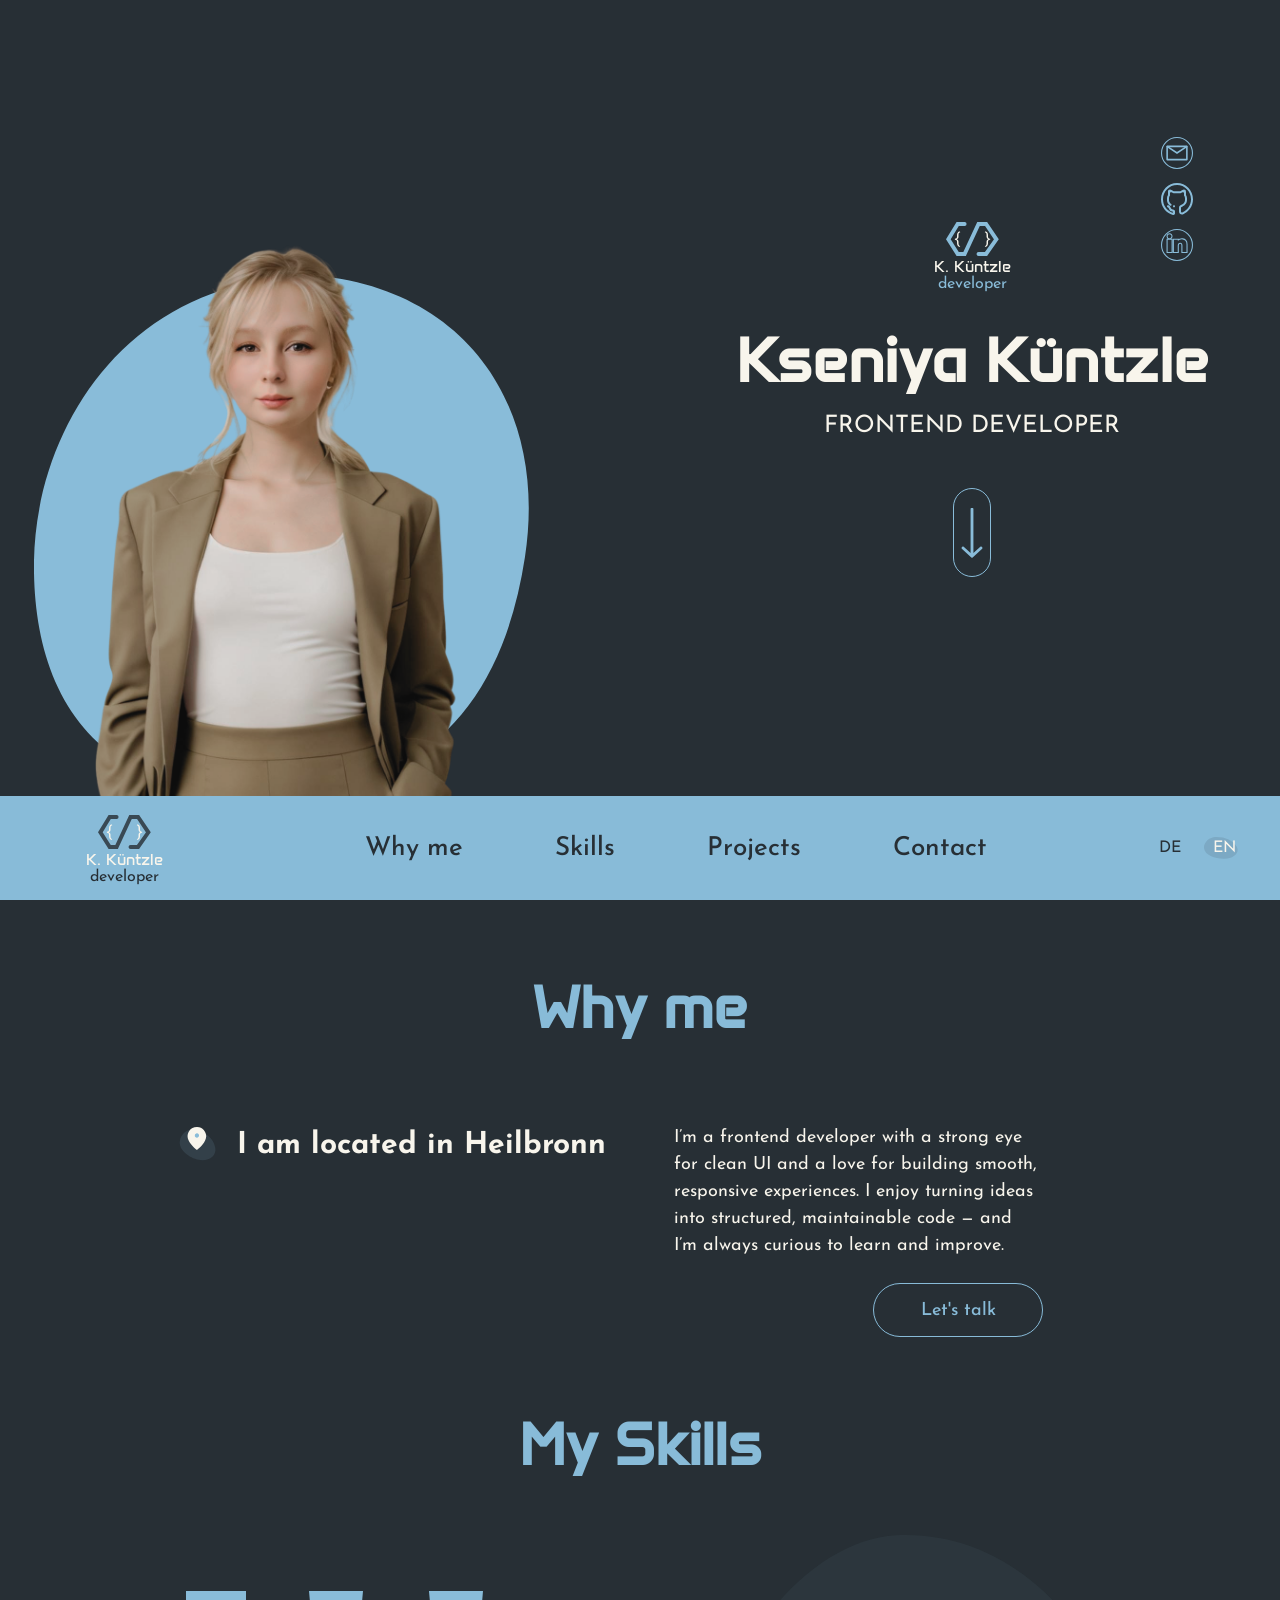
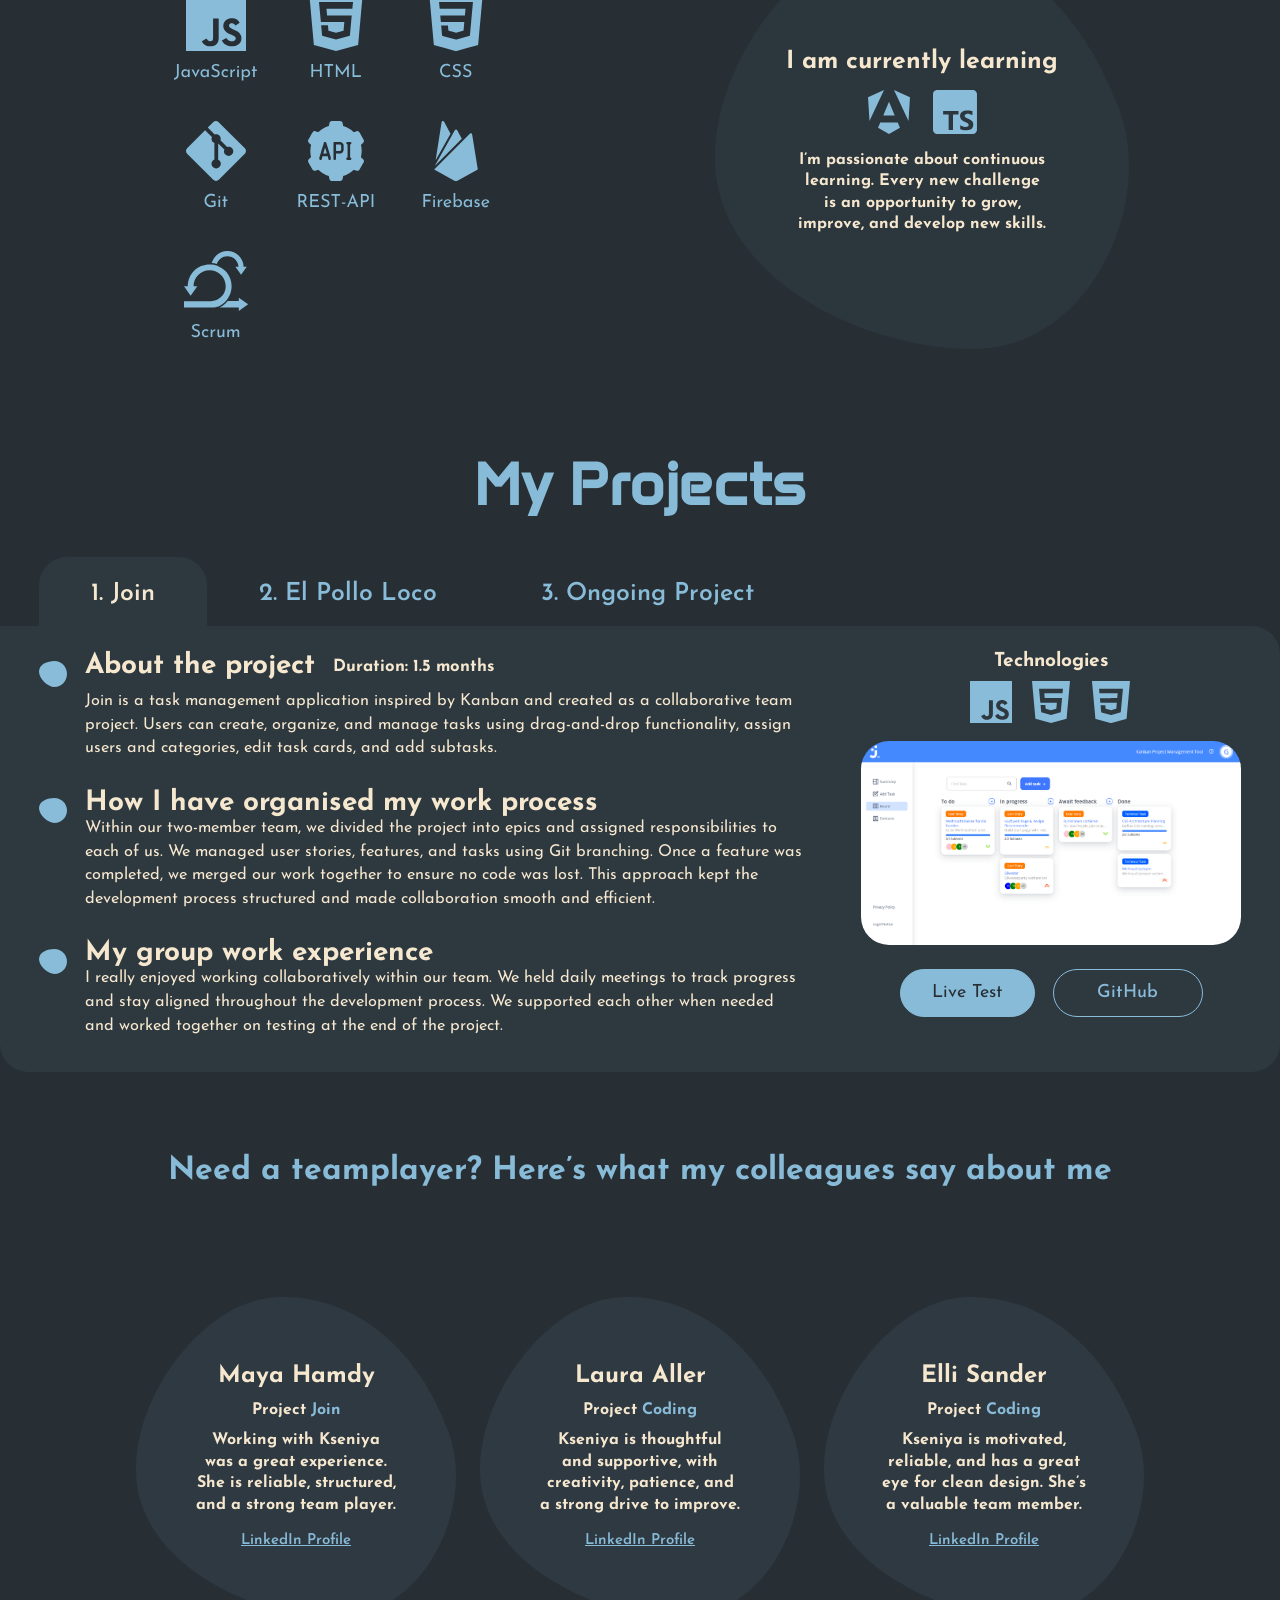
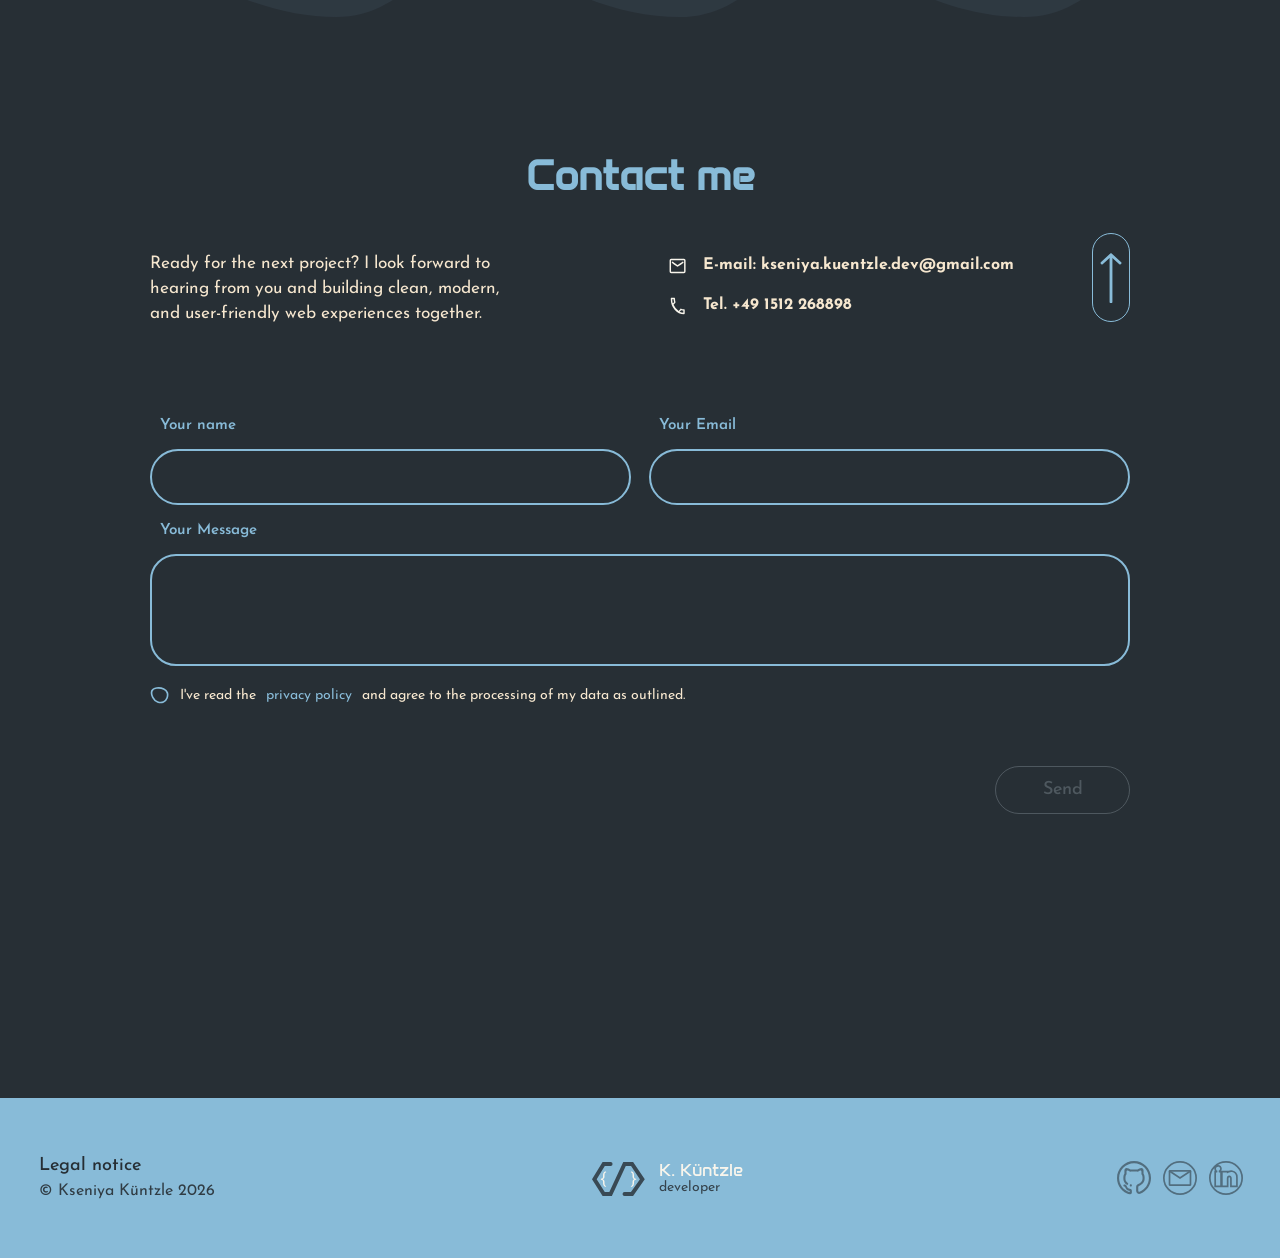
==== index.html @ 51d0de7f "add scripts folder, fix legal notice routing, and improve mobile legal layout" ====
<!DOCTYPE html>
<html lang="en">
<head>
  <meta charset="UTF-8">
  <meta name="viewport" content="width=device-width, initial-scale=1.0">
  <title>Portfolio</title>

  <link rel="stylesheet" href="./css/root.css">
  <link rel="stylesheet" href="./css/fonts.css">
  <link rel="stylesheet" href="./css/style.css">
  <link rel="stylesheet" href="./css/media.css">
  <link rel="stylesheet" href="./css/section.css">
  <link rel="stylesheet" href="./css/footer.css">
  <link rel="stylesheet" href="./css/projects.css">
  <link rel="stylesheet" href="./css/hero.css">
  <link rel="stylesheet" href="./css/hero_mobile.css">
  <link rel="stylesheet" href="./css/hero_social.css">
  <link rel="stylesheet" href="./css/contact_pop_up.css">
  <link rel="stylesheet" href="./css/skills.css">
  <link rel="stylesheet" href="./css/contact.css">
  <link rel="stylesheet" href="./css/projects_mobile.css">
  <link rel="stylesheet" href="./css/legal_page.css">
  <link rel="stylesheet" href="https://unpkg.com/aos@2.3.4/dist/aos.css">
  <link rel="icon" type="image/x-icon" href="./assets/icons/Logo_icon.svg">
</head>

<body>

<header class="hero_section hero_height" id="homeHeader">
  <div class="layout_container">
    <section class="hero_mobile_top">
      <a class="hero_mobile_logo_link" href="#homeHeader" aria-label="Go to top of the page">
        <div class="hero_logo_mobile">
          <svg width="53" height="38" viewBox="0 0 53 38" fill="none" xmlns="http://www.w3.org/2000/svg" aria-hidden="true">
            <path d="M14 27.8594C13.4948 27.8438 13.0573 27.7266 12.6875 27.5078C12.3177 27.2891 12.0104 27 11.7656 26.6406C11.5312 26.2969 11.3542 25.9115 11.2344 25.4844C11.1146 25.0625 11.0547 24.6432 11.0547 24.2266V22.9062C11.0547 22.1562 10.875 21.612 10.5156 21.2734C10.1615 20.9349 9.61719 20.763 8.88281 20.7578V19.625C9.61719 19.625 10.1615 19.4583 10.5156 19.125C10.875 18.7865 11.0547 18.2396 11.0547 17.4844V16.1562C11.0547 15.7344 11.1094 15.3047 11.2188 14.8672C11.3333 14.4245 11.513 14.0286 11.7578 13.6797C11.987 13.3464 12.2865 13.0755 12.6562 12.8672C13.026 12.6536 13.474 12.5391 14 12.5234L14.1641 13.4219C13.7891 13.4323 13.4896 13.5208 13.2656 13.6875C13.0469 13.8542 12.8828 14.0651 12.7734 14.3203C12.6589 14.5807 12.5859 14.8724 12.5547 15.1953C12.5234 15.5182 12.5078 15.8385 12.5078 16.1562V17.4844C12.5078 18.1094 12.362 18.6589 12.0703 19.1328C11.7839 19.6016 11.3385 19.9583 10.7344 20.2031C11.3385 20.4427 11.7839 20.7995 12.0703 21.2734C12.3568 21.7422 12.5026 22.2865 12.5078 22.9062V24.2266C12.5078 24.5495 12.5339 24.8698 12.5859 25.1875C12.638 25.5104 12.7292 25.7995 12.8594 26.0547C12.9844 26.3151 13.151 26.5286 13.3594 26.6953C13.5729 26.862 13.8411 26.9505 14.1641 26.9609L14 27.8594Z" fill="#F8F5EC"/>
            <path d="M38.8828 26.9609C39.2005 26.9505 39.4661 26.862 39.6797 26.6953C39.8932 26.5286 40.0651 26.3151 40.1953 26.0547C40.3203 25.7995 40.4089 25.5104 40.4609 25.1875C40.5182 24.8698 40.5469 24.5495 40.5469 24.2266V22.9062C40.5469 22.4948 40.6068 22.1146 40.7266 21.7656C40.8516 21.4167 41.0417 21.1146 41.2969 20.8594C41.4323 20.724 41.5833 20.6016 41.75 20.4922C41.9219 20.3828 42.1094 20.2865 42.3125 20.2031C42.1042 20.1198 41.9115 20.0208 41.7344 19.9062C41.5625 19.7917 41.4115 19.6641 41.2812 19.5234C41.0312 19.263 40.8464 18.9609 40.7266 18.6172C40.6068 18.2682 40.5469 17.8906 40.5469 17.4844V16.1562C40.5469 15.8385 40.5286 15.5182 40.4922 15.1953C40.4609 14.8724 40.3906 14.5807 40.2812 14.3203C40.1667 14.0651 40 13.8542 39.7812 13.6875C39.5625 13.5208 39.2656 13.4323 38.8906 13.4219L39.0469 12.5234C39.5521 12.5391 39.9844 12.6458 40.3438 12.8438C40.7083 13.0417 41.0078 13.2995 41.2422 13.6172C41.5078 13.9766 41.6979 14.3802 41.8125 14.8281C41.9323 15.276 41.9922 15.7188 41.9922 16.1562V17.4844C41.9922 17.7969 42.0208 18.0729 42.0781 18.3125C42.1406 18.5469 42.2318 18.75 42.3516 18.9219C42.5234 19.1667 42.7604 19.3464 43.0625 19.4609C43.3698 19.5703 43.737 19.625 44.1641 19.625V20.7578C43.7891 20.763 43.4609 20.8099 43.1797 20.8984C42.9036 20.9818 42.6771 21.1146 42.5 21.2969C42.3281 21.474 42.2005 21.6953 42.1172 21.9609C42.0339 22.2266 41.9922 22.5417 41.9922 22.9062V24.2266C41.9922 24.6432 41.9349 25.0625 41.8203 25.4844C41.7057 25.9115 41.5286 26.2995 41.2891 26.6484C41.0443 26.9974 40.737 27.2839 40.3672 27.5078C39.9974 27.7318 39.5573 27.849 39.0469 27.8594L38.8828 26.9609Z" fill="#F8F5EC"/>
            <path d="M32.5339 35H40.0507L50.3594 20.3285L40.0507 5H32.5339L18.5741 35H11.7017L2.35938 20.3285L11.7017 5H18.5741" stroke="#89BCD9" stroke-width="4" stroke-linecap="round"/>
          </svg>
          <p class="brand_name">K. Küntzle</p>
          <p class="brand_role color_lightblue" data-i18n="brand.role">developer</p>
        </div>
      </a>

      <button
        class="burger_menu"
        id="burgerMenu"
        type="button"
        aria-label="Toggle mobile menu"
        aria-expanded="false"
        aria-controls="mobileNavMenu"
      >
        <span class="burger_icon" aria-hidden="true">
          <span></span>
          <span></span>
          <span></span>
        </span>
      </button>
    </section>

    <section class="hero_layout">
      <article class="hero_media_col">
        <div class="hero_image_shape desktop_hero_image">
          <img class="hero_bg_shape" src="./assets/icons/Ellipse_egg.svg" alt="" aria-hidden="true">
          <img class="hero_image" src="./assets/img/ganz.png" alt="Developer Kseniya Küntzle">
        </div>

        <div class="mobile_hero_stage">
          <div class="flip_card" id="flipCard">
            <div class="flip_card_inner">
              <div class="hero_image_shape_container_front">
                <div class="mobile_hero_visual">
                  <div class="mobile_oval_clip">
                    <img class="mobile_hero_image" src="./assets/img/ganz.png" alt="Developer Kseniya Küntzle">
                  </div>
                  <img class="mobile_shape_bg" src="./assets/icons/Ellipse_egg.svg" alt="" aria-hidden="true">
                </div>
              </div>

              <div class="hero_image_shape_container_back">
                <img class="mobile_shape_bg_back" src="./assets/icons/Ellipse_egg.svg" alt="" aria-hidden="true">

                <nav class="mobile_link_section" id="mobileNavMenu" aria-label="Mobile Navigation">
                  <a href="#me" data-i18n="nav.whyMe">Why me</a>
                  <a href="#skills" data-i18n="nav.skills">Skills</a>
                  <a href="#projects" data-i18n="nav.projects">Projects</a>
                  <a href="#contact" data-i18n="nav.contact">Contact</a>

                  <div class="mobile_language">
                    <button class="language_mobile_tab" data-lang="de" type="button">DE</button>
                    <button class="language_mobile_tab active" data-lang="en" type="button">EN</button>
                  </div>
                </nav>
              </div>
            </div>
          </div>

          <div class="mobile_hero_text">
            <h1 class="mobile_hero_title" data-i18n="hero.name">Kseniya Küntzle</h1>
            <h2 class="mobile_hero_subtitle" data-i18n="hero.role">FRONTEND DEVELOPER</h2>

            <a class="mobile_hero_scroll_btn" href="#me" aria-label="Scroll down">
              <img class="hero_scroll_icon" src="./assets/icons/Arrow_down.svg" alt="" aria-hidden="true">
            </a>
          </div>
        </div>
      </article>

      <article class="hero_content_col desktop_only">
        <div class="hero_logo_block">
          <svg width="53" height="38" viewBox="0 0 53 38" fill="none" xmlns="http://www.w3.org/2000/svg" aria-hidden="true">
            <path d="M14 27.8594C13.4948 27.8438 13.0573 27.7266 12.6875 27.5078C12.3177 27.2891 12.0104 27 11.7656 26.6406C11.5312 26.2969 11.3542 25.9115 11.2344 25.4844C11.1146 25.0625 11.0547 24.6432 11.0547 24.2266V22.9062C11.0547 22.1562 10.875 21.612 10.5156 21.2734C10.1615 20.9349 9.61719 20.763 8.88281 20.7578V19.625C9.61719 19.625 10.1615 19.4583 10.5156 19.125C10.875 18.7865 11.0547 18.2396 11.0547 17.4844V16.1562C11.0547 15.7344 11.1094 15.3047 11.2188 14.8672C11.3333 14.4245 11.513 14.0286 11.7578 13.6797C11.987 13.3464 12.2865 13.0755 12.6562 12.8672C13.026 12.6536 13.474 12.5391 14 12.5234L14.1641 13.4219C13.7891 13.4323 13.4896 13.5208 13.2656 13.6875C13.0469 13.8542 12.8828 14.0651 12.7734 14.3203C12.6589 14.5807 12.5859 14.8724 12.5547 15.1953C12.5234 15.5182 12.5078 15.8385 12.5078 16.1562V17.4844C12.5078 18.1094 12.362 18.6589 12.0703 19.1328C11.7839 19.6016 11.3385 19.9583 10.7344 20.2031C11.3385 20.4427 11.7839 20.7995 12.0703 21.2734C12.3568 21.7422 12.5026 22.2865 12.5078 22.9062V24.2266C12.5078 24.5495 12.5339 24.8698 12.5859 25.1875C12.638 25.5104 12.7292 25.7995 12.8594 26.0547C12.9844 26.3151 13.151 26.5286 13.3594 26.6953C13.5729 26.862 13.8411 26.9505 14.1641 26.9609L14 27.8594Z" fill="#F8F5EC"/>
            <path d="M38.8828 26.9609C39.2005 26.9505 39.4661 26.862 39.6797 26.6953C39.8932 26.5286 40.0651 26.3151 40.1953 26.0547C40.3203 25.7995 40.4089 25.5104 40.4609 25.1875C40.5182 24.8698 40.5469 24.5495 40.5469 24.2266V22.9062C40.5469 22.4948 40.6068 22.1146 40.7266 21.7656C40.8516 21.4167 41.0417 21.1146 41.2969 20.8594C41.4323 20.724 41.5833 20.6016 41.75 20.4922C41.9219 20.3828 42.1094 20.2865 42.3125 20.2031C42.1042 20.1198 41.9115 20.0208 41.7344 19.9062C41.5625 19.7917 41.4115 19.6641 41.2812 19.5234C41.0312 19.263 40.8464 18.9609 40.7266 18.6172C40.6068 18.2682 40.5469 17.8906 40.5469 17.4844V16.1562C40.5469 15.8385 40.5286 15.5182 40.4922 15.1953C40.4609 14.8724 40.3906 14.5807 40.2812 14.3203C40.1667 14.0651 40 13.8542 39.7812 13.6875C39.5625 13.5208 39.2656 13.4323 38.8906 13.4219L39.0469 12.5234C39.5521 12.5391 39.9844 12.6458 40.3438 12.8438C40.7083 13.0417 41.0078 13.2995 41.2422 13.6172C41.5078 13.9766 41.6979 14.3802 41.8125 14.8281C41.9323 15.276 41.9922 15.7188 41.9922 16.1562V17.4844C41.9922 17.7969 42.0208 18.0729 42.0781 18.3125C42.1406 18.5469 42.2318 18.75 42.3516 18.9219C42.5234 19.1667 42.7604 19.3464 43.0625 19.4609C43.3698 19.5703 43.737 19.625 44.1641 19.625V20.7578C43.7891 20.763 43.4609 20.8099 43.1797 20.8984C42.9036 20.9818 42.6771 21.1146 42.5 21.2969C42.3281 21.474 42.2005 21.6953 42.1172 21.9609C42.0339 22.2266 41.9922 22.5417 41.9922 22.9062V24.2266C41.9922 24.6432 41.9349 25.0625 41.8203 25.4844C41.7057 25.9115 41.5286 26.2995 41.2891 26.6484C41.0443 26.9974 40.737 27.2839 40.3672 27.5078C39.9974 27.7318 39.5573 27.849 39.0469 27.8594L38.8828 26.9609Z" fill="#F8F5EC"/>
            <path d="M32.5339 35H40.0507L50.3594 20.3285L40.0507 5H32.5339L18.5741 35H11.7017L2.35938 20.3285L11.7017 5H18.5741" stroke="#89BCD9" stroke-width="4" stroke-linecap="round"/>
          </svg>
          <p class="brand_name">K. Küntzle</p>
          <p class="brand_role color_lightblue" data-i18n="brand.role">developer</p>
        </div>

        <h1 class="hero_title" data-i18n="hero.name">Kseniya Küntzle</h1>
        <h2 class="hero_subtitle" data-i18n="hero.role">FRONTEND DEVELOPER</h2>

        <a class="hero_scroll_btn" href="#me" aria-label="Scroll down">
          <img class="hero_scroll_icon" src="./assets/icons/Arrow_down.svg" alt="" aria-hidden="true">
        </a>
      </article>

      <article class="hero_social_column desktop_only">
        <a class="hero_social_btn" href="mailto:kseniya.kuentzle.dev@gmail.com" aria-label="Send email to Kseniya" data_icon="email"></a>
        <a class="hero_social_btn" href="https://github.com/" target="_blank" rel="noopener noreferrer" aria-label="Visit GitHub profile" data_icon="git"></a>
        <a class="hero_social_btn" href="https://www.linkedin.com/" target="_blank" rel="noopener noreferrer" aria-label="Visit LinkedIn profile" data_icon="linkedin"></a>
      </article>
    </section>
  </div>
</header>

<nav class="site_nav" id="homeNav">
  <div class="layout_container">
    <section class="nav_row">
      <article>
        <a href="#homeHeader" aria-label="Go to top of the page">
          <div class="nav_brand">
            <svg width="53" height="38" viewBox="0 0 53 38" fill="none" xmlns="http://www.w3.org/2000/svg" aria-hidden="true">
              <path d="M14 27.8594C13.4948 27.8438 13.0573 27.7266 12.6875 27.5078C12.3177 27.2891 12.0104 27 11.7656 26.6406C11.5312 26.2969 11.3542 25.9115 11.2344 25.4844C11.1146 25.0625 11.0547 24.6432 11.0547 24.2266V22.9062C11.0547 22.1562 10.875 21.612 10.5156 21.2734C10.1615 20.9349 9.61719 20.763 8.88281 20.7578V19.625C9.61719 19.625 10.1615 19.4583 10.5156 19.125C10.875 18.7865 11.0547 18.2396 11.0547 17.4844V16.1562C11.0547 15.7344 11.1094 15.3047 11.2188 14.8672C11.3333 14.4245 11.513 14.0286 11.7578 13.6797C11.987 13.3464 12.2865 13.0755 12.6562 12.8672C13.026 12.6536 13.474 12.5391 14 12.5234L14.1641 13.4219C13.7891 13.4323 13.4896 13.5208 13.2656 13.6875C13.0469 13.8542 12.8828 14.0651 12.7734 14.3203C12.6589 14.5807 12.5859 14.8724 12.5547 15.1953C12.5234 15.5182 12.5078 15.8385 12.5078 16.1562V17.4844C12.5078 18.1094 12.362 18.6589 12.0703 19.1328C11.7839 19.6016 11.3385 19.9583 10.7344 20.2031C11.3385 20.4427 11.7839 20.7995 12.0703 21.2734C12.3568 21.7422 12.5026 22.2865 12.5078 22.9062V24.2266C12.5078 24.5495 12.5339 24.8698 12.5859 25.1875C12.638 25.5104 12.7292 25.7995 12.8594 26.0547C12.9844 26.3151 13.151 26.5286 13.3594 26.6953C13.5729 26.862 13.8411 26.9505 14.1641 26.9609L14 27.8594Z" fill="#F8F5EC"/>
              <path d="M38.8828 26.9609C39.2005 26.9505 39.4661 26.862 39.6797 26.6953C39.8932 26.5286 40.0651 26.3151 40.1953 26.0547C40.3203 25.7995 40.4089 25.5104 40.4609 25.1875C40.5182 24.8698 40.5469 24.5495 40.5469 24.2266V22.9062C40.5469 22.4948 40.6068 22.1146 40.7266 21.7656C40.8516 21.4167 41.0417 21.1146 41.2969 20.8594C41.4323 20.724 41.5833 20.6016 41.75 20.4922C41.9219 20.3828 42.1094 20.2865 42.3125 20.2031C42.1042 20.1198 41.9115 20.0208 41.7344 19.9062C41.5625 19.7917 41.4115 19.6641 41.2812 19.5234C41.0312 19.263 40.8464 18.9609 40.7266 18.6172C40.6068 18.2682 40.5469 17.8906 40.5469 17.4844V16.1562C40.5469 15.8385 40.5286 15.5182 40.4922 15.1953C40.4609 14.8724 40.3906 14.5807 40.2812 14.3203C40.1667 14.0651 40 13.8542 39.7812 13.6875C39.5625 13.5208 39.2656 13.4323 38.8906 13.4219L39.0469 12.5234C39.5521 12.5391 39.9844 12.6458 40.3438 12.8438C40.7083 13.0417 41.0078 13.2995 41.2422 13.6172C41.5078 13.9766 41.6979 14.3802 41.8125 14.8281C41.9323 15.276 41.9922 15.7188 41.9922 16.1562V17.4844C41.9922 17.7969 42.0208 18.0729 42.0781 18.3125C42.1406 18.5469 42.2318 18.75 42.3516 18.9219C42.5234 19.1667 42.7604 19.3464 43.0625 19.4609C43.3698 19.5703 43.737 19.625 44.1641 19.625V20.7578C43.7891 20.763 43.4609 20.8099 43.1797 20.8984C42.9036 20.9818 42.6771 21.1146 42.5 21.2969C42.3281 21.474 42.2005 21.6953 42.1172 21.9609C42.0339 22.2266 41.9922 22.5417 41.9922 22.9062V24.2266C41.9922 24.6432 41.9349 25.0625 41.8203 25.4844C41.7057 25.9115 41.5286 26.2995 41.2891 26.6484C41.0443 26.9974 40.737 27.2839 40.3672 27.5078C39.9974 27.7318 39.5573 27.849 39.0469 27.8594L38.8828 26.9609Z" fill="#F8F5EC"/>
              <path d="M32.5339 35H40.0507L50.3594 20.3285L40.0507 5H32.5339L18.5741 35H11.7017L2.35938 20.3285L11.7017 5H18.5741" stroke="#262E34" stroke-opacity="0.8" stroke-width="4" stroke-linecap="round"/>
            </svg>
            <p class="brand_name">K. Küntzle</p>
            <p class="brand_role color_dark" data-i18n="brand.role">developer</p>
          </div>
        </a>
      </article>

      <article class="nav_links">
        <a href="#me" data-i18n="nav.whyMe">Why me</a>
        <a href="#skills" data-i18n="nav.skills">Skills</a>
        <a href="#projects" data-i18n="nav.projects">Projects</a>
        <a href="#contact" data-i18n="nav.contact">Contact</a>
      </article>

      <article class="nav_language language_switch_icon" data-active="en" aria-label="Language switcher">
        <img class="language_switch_egg" src="./assets/icons/nav_shape_active_translate.svg" alt="" aria-hidden="true">
        <button class="language_nav_tab" type="button" data-lang="de">DE</button>
        <button class="language_nav_tab active" type="button" data-lang="en">EN</button>
      </article>
    </section>
  </div>
</nav>

<main>
  <div class="layout_container">
    <section id="me" class="why_me_section">
      <h2 class="section_title" data-i18n="whyMe.title">Why me</h2>

      <div class="why_me_grid">
        <div id="meInteractiv" class="why_me_location">
          <img src="./assets/icons/pin.svg" alt="Location pin">
          <p data-i18n="whyMe.location">I am located in Heilbronn</p>
        </div>

        <div class="why_me_text">
          <p data-i18n="whyMe.text">
            I’m a frontend developer with a strong eye for clean UI and a love for building smooth, responsive experiences.
            I enjoy turning ideas into structured, maintainable code — and I’m always curious to learn and improve.
          </p>
        </div>
      </div>

      <div class="section_cta_row">
        <a class="btn_standard" href="#contact" data-i18n="whyMe.button">Let's talk</a>
      </div>
    </section>

    <section id="skills" class="skills_section">
      <h2 class="section_title" data-i18n="skills.title">My Skills</h2>

      <div class="skills_mobile_block">
        <div class="skills_mobile_icons_grid">
          <div class="skills_mobile_icon_item"><img src="./assets/icons/js_notext.svg" alt="JavaScript"></div>
          <div class="skills_mobile_icon_item"><img src="./assets/icons/htm_notext.svg" alt="HTML"></div>
          <div class="skills_mobile_icon_item"><img src="./assets/icons/css_notext.svg" alt="CSS"></div>
          <div class="skills_mobile_icon_item"><img src="./assets/icons/Api_notext.svg" alt="REST API"></div>
          <div class="skills_mobile_icon_item"><img src="./assets/icons/firebase_notext.svg" alt="Firebase"></div>
          <div class="skills_mobile_icon_item"><img src="./assets/icons/git_notext.svg" alt="Git"></div>
          <div class="skills_mobile_icon_item"><img src="./assets/icons/scrum_notext.svg" alt="Scrum"></div>
        </div>

        <p class="skills_mobile_learning_headline" data-i18n="skills.learningTitle">What I am currently learning</p>

        <div class="skills_mobile_info_row">
          <p class="skills_mobile_info_text" data-i18n="skills.learningText">
            I’m driven by continuous learning. Every new challenge is an opportunity to grow, improve, and build new skills.
          </p>

          <div class="skills_mobile_circle">
            <img class="skills_mobile_circle_bg" src="./assets/icons/Ellipse 24.svg" alt="" aria-hidden="true">
            <div class="skills_mobile_circle_item">
              <img src="./assets/icons/angular_notext.svg" alt="Angular">
              <span>Angular</span>
            </div>
            <div class="skills_mobile_circle_item">
              <img src="./assets/icons/ts_notext.svg" alt="TypeScript">
              <span>TypeScript</span>
            </div>
          </div>
        </div>

        <div class="skills_mobile_cta">
          <a class="mobile_talk_btn" href="#contact" data-i18n="whyMe.button">Let's talk</a>
        </div>
      </div>

      <div class="skills_desktop_block">
        <div class="skills_boxes">
          <div class="skills_icons_section">
            <div class="skill_icon_item"><img class="skill_icon" src="./assets/icons/js.svg" alt="JavaScript"></div>
            <div class="skill_icon_item"><img class="skill_icon" src="./assets/icons/HTML.svg" alt="HTML"></div>
            <div class="skill_icon_item"><img class="skill_icon" src="./assets/icons/css.svg" alt="CSS"></div>
            <div class="skill_icon_item"><img class="skill_icon" src="./assets/icons/git_under.svg" alt="Git"></div>
            <div class="skill_icon_item"><img class="skill_icon" src="./assets/icons/rest_api.svg" alt="REST API"></div>
            <div class="skill_icon_item"><img class="skill_icon" src="./assets/icons/firebase.svg" alt="Firebase"></div>
            <div class="skill_icon_item"><img class="skill_icon" src="./assets/icons/scrum.svg" alt="Scrum"></div>
          </div>

          <div class="skills_text_container">
            <h3 class="learning_intro" data-i18n="skills.learningTitle">I am currently learning</h3>

            <div class="skills_learning_icons">
              <div class="learning_item"><img class="learning_icon" src="./assets/icons/angular_notext.svg" alt="Angular"></div>
              <div class="learning_item"><img class="learning_icon" src="./assets/icons/ts_notext.svg" alt="TypeScript"></div>
            </div>

            <p class="skills_learning_text" data-i18n="skills.learningText">
              I’m passionate about continuous learning. Every new challenge is an opportunity to grow, improve, and develop new skills.
            </p>
          </div>
        </div>
      </div>
    </section>
  </div>

  <section id="projects" class="projects_section">
    <div class="layout_container">
      <h2 class="section_title" data-i18n="projects.title">My Projects</h2>

      <div class="projects_tabs" role="tablist" aria-label="Project tabs">
        <div class="project_tab_item">
          <button class="project_tab active" data-project="join" role="tab" aria-selected="true">
            <span class="project_tab_desktop" data-i18n="projects.tabJoinDesktop">1. Join</span>
            <span class="project_tab_mobile" data-i18n="projects.tabJoin">1. Project</span>
          </button>
        </div>

        <div class="project_tab_item">
          <button class="project_tab" data-project="elpolloloco" role="tab" aria-selected="false">
            <span class="project_tab_desktop" data-i18n="projects.tabElPolloDesktop">2. El Pollo Loco</span>
            <span class="project_tab_mobile" data-i18n="projects.tabElPollo">2. Project</span>
          </button>
        </div>

        <div class="project_tab_item">
          <button class="project_tab" data-project="ongoing" role="tab" aria-selected="false">
            <span class="project_tab_desktop" data-i18n="projects.tabOngoingDesktop">3. Ongoing Project</span>
            <span class="project_tab_mobile" data-i18n="projects.tabOngoing">3. Project</span>
          </button>
        </div>
      </div>
    </div>

    <div class="projects_panel">
      <div class="layout_container projects_panel_inner">
        <article class="project_card active" id="join">
          <div class="project_layout">
            <div class="project_info_column">
              <h3 class="project_mobile_name" data-i18n="projects.join.name">Join</h3>

              <div class="project_info_item">
                <img class="project_marker" src="./assets/icons/marker.svg" alt="">
                <div class="project_info_text">
                  <div class="project_info_headline_row">
                    <h3 data-i18n="projects.join.aboutTitle">About the project</h3>
                    <span class="project_duration" data-i18n="projects.join.duration">Duration: 1.5 months</span>
                  </div>
                  <p data-i18n="projects.join.aboutText">
                    Join is a task management application inspired by Kanban and created as a collaborative team project.
                    Users can create, organize, and manage tasks using drag-and-drop functionality, assign users and categories, edit task cards, and add subtasks.
                  </p>
                </div>
              </div>

              <div class="project_info_item">
                <img class="project_marker" src="./assets/icons/marker.svg" alt="">
                <div class="project_info_text">
                  <h3 data-i18n="projects.join.processTitle">How I have organised my work process</h3>
                  <p data-i18n="projects.join.processText">
                    Within our two-member team, we divided the project into epics and assigned responsibilities to each of us.
                    We managed user stories, features, and tasks using Git branching. Once a feature was completed, we merged our work together to ensure no code was lost.
                    This approach kept the development process structured and made collaboration smooth and efficient.
                  </p>
                </div>
              </div>

              <div class="project_info_item">
                <img class="project_marker" src="./assets/icons/marker.svg" alt="">
                <div class="project_info_text">
                  <h3 data-i18n="projects.join.teamTitle">My group work experience</h3>
                  <p data-i18n="projects.join.teamText">
                    I really enjoyed working collaboratively within our team. We held daily meetings to track progress and stay aligned throughout the development process.
                    We supported each other when needed and worked together on testing at the end of the project.
                  </p>
                </div>
              </div>
            </div>

            <div class="project_preview_column">
              <div class="project_tech_block">
                <p class="project_tech_title" data-i18n="projects.tech">Technologies</p>
                <div class="project_tech_icons">
                  <img src="./assets/icons/js_notext.svg" alt="JavaScript">
                  <img src="./assets/icons/htm_notext.svg" alt="HTML">
                  <img src="./assets/icons/css_notext.svg" alt="CSS">
                </div>
                <p class="project_tech_text" data-i18n="projects.join.techText">JavaScript, HTML, CSS</p>
              </div>

              <img class="project_preview_image" src="./assets/img/join.png" alt="Join preview">

              <div class="project_actions">
                <a class="btn_cta project_link_btn" href="https://join.kuentzle-kseniya.de/" target="_blank" rel="noopener noreferrer" data-i18n="projects.live">Live Test</a>
                <a class="btn_standard project_link_btn" href="https://github.com/Kasa28/Join" target="_blank" rel="noopener noreferrer">GitHub</a>
              </div>
            </div>
          </div>
        </article>

        <article class="project_card" id="elpolloloco">
          <div class="project_layout">
            <div class="project_info_column">
              <h3 class="project_mobile_name" data-i18n="projects.elpollo.name">El Pollo Loco</h3>

              <div class="project_info_item">
                <img class="project_marker" src="./assets/icons/marker.svg" alt="">
                <div class="project_info_text">
                  <div class="project_info_headline_row">
                    <h3 data-i18n="projects.elpollo.aboutTitle">About the project</h3>
                    <span class="project_duration" data-i18n="projects.elpollo.duration">Duration: 1 month</span>
                  </div>
                  <p data-i18n="projects.elpollo.aboutText">
                    El Pollo Loco is a 2D jump-and-run game based on object-oriented programming.
                    Players guide Pepe through different levels, collecting items and battling enemies by throwing spicy salsa bottles to defeat the final boss.
                  </p>
                </div>
              </div>

              <div class="project_info_item">
                <img class="project_marker" src="./assets/icons/marker.svg" alt="">
                <div class="project_info_text">
                  <h3 data-i18n="projects.elpollo.processTitle">How I have organised my work process</h3>
                  <p data-i18n="projects.elpollo.processText">
                    The project was structured into multiple user stories, allowing a clear and organized development process.
                    Object-oriented programming helped me structure the code by connecting methods to relevant classes and applying core OOP principles such as encapsulation, abstraction, inheritance, and polymorphism.
                  </p>
                </div>
              </div>

              <div class="project_info_item">
                <img class="project_marker" src="./assets/icons/marker.svg" alt="">
                <div class="project_info_text">
                  <h3 data-i18n="projects.elpollo.learnedTitle">My lessons learned</h3>
                  <p data-i18n="projects.elpollo.learnedText">
                    Designing and implementing classes and methods significantly improved my development skills.
                    It enabled me to write more modular, flexible, and reusable code, and deepened my understanding of scalable application structure.
                  </p>
                </div>
              </div>
            </div>

            <div class="project_preview_column">
              <div class="project_tech_block">
                <p class="project_tech_title" data-i18n="projects.tech">Technologies</p>
                <div class="project_tech_icons">
                  <img src="./assets/icons/js_notext.svg" alt="JavaScript">
                  <img src="./assets/icons/htm_notext.svg" alt="HTML">
                  <img src="./assets/icons/css_notext.svg" alt="CSS">
                </div>
                <p class="project_tech_text" data-i18n="projects.elpollo.techText">JavaScript, HTML, CSS</p>
              </div>

              <img class="project_preview_image" src="./assets/img/elpolloloco.png" alt="El Pollo Loco preview">

              <div class="project_actions">
                <a class="btn_cta project_link_btn" href="https://2d-game.kuentzle-kseniya.de/" target="_blank" rel="noopener noreferrer" data-i18n="projects.live">Live Test</a>
                <a class="btn_standard project_link_btn" href="https://github.com/Kasa28/EL_POLLO_LOCO" target="_blank" rel="noopener noreferrer">GitHub</a>
              </div>
            </div>
          </div>
        </article>

        <article class="project_card" id="ongoing">
          <div class="project_layout">
            <div class="project_info_column">
              <h3 class="project_mobile_name" data-i18n="projects.ongoing.name">Ongoing Project</h3>

              <div class="project_info_item">
                <img class="project_marker" src="./assets/icons/marker.svg" alt="">
                <div class="project_info_text">
                  <div class="project_info_headline_row">
                    <h3 data-i18n="projects.ongoing.aboutTitle">About the projects</h3>
                    <span class="project_duration" data-i18n="projects.ongoing.duration">Duration: ongoing</span>
                  </div>
                  <p data-i18n="projects.ongoing.aboutText">
                    My upcoming projects will focus on showcasing my skills in Angular and TypeScript.
                  </p>
                </div>
              </div>

              <div class="project_info_item">
                <img class="project_marker" src="./assets/icons/marker.svg" alt="">
                <div class="project_info_text">
                  <h3 data-i18n="projects.ongoing.memoryTitle">Memory Game</h3>
                  <p data-i18n="projects.ongoing.memoryText">
                    I am currently expanding my frontend expertise by working with TypeScript and SCSS to build more scalable and maintainable applications.
                  </p>
                </div>
              </div>

              <div class="project_info_item">
                <img class="project_marker" src="./assets/icons/marker.svg" alt="">
                <div class="project_info_text">
                  <h3 data-i18n="projects.ongoing.pollTitle">Poll App</h3>
                  <p data-i18n="projects.ongoing.pollText">
                    One of my next projects is a real-time poll application built with Angular and Supabase, where users can create surveys and track live results as they update instantly.
                  </p>
                </div>
              </div>
            </div>

            <div class="project_preview_column">
              <div class="project_tech_block">
                <p class="project_tech_title" data-i18n="projects.tech">Technologies</p>
                <div class="project_tech_icons">
                  <img src="./assets/icons/angular_notext.svg" alt="Angular">
                  <img src="./assets/icons/ts_notext.svg" alt="TypeScript">
                  <img src="./assets/icons/js_notext.svg" alt="JavaScript">
                </div>
                <p class="project_tech_text" data-i18n="projects.ongoing.techText">Angular, TypeScript, JavaScript</p>
              </div>

              <img class="project_preview_image" src="./assets/img/coming.png" alt="Upcoming project preview">
            </div>
          </div>
        </article>
      </div>
    </div>
  </section>

  <div class="layout_container">
    <section id="references" class="references_section">
      <h3 class="references_title">
        <span data-i18n="references.titleMain" class="need_team">Need a teamplayer?</span>
        <span class="references_title_light" data-i18n="references.titleSub">Here’s what my colleagues say about me</span>
      </h3>

      <article class="references_grid">
        <div class="reference_card">
          <div class="reference_egg">
            <div class="reference_egg_bg"></div>
            <div class="reference_content">
              <h4>Maya Hamdy</h4>
              <p class="reference_project">
                <span data-i18n="references.project">Project</span>
                <span class="color_lightblue">Join</span>
              </p>
              <p class="reference_text" data-i18n="references.maya">
                Working with Kseniya was a great experience. She is reliable, structured, and a strong team player.
              </p>
              <a href="https://www.linkedin.com/" target="_blank" rel="noopener noreferrer" data-i18n="references.linkedin">LinkedIn Profile</a>
            </div>
          </div>
        </div>

        <div class="reference_card">
          <div class="reference_egg">
            <div class="reference_egg_bg"></div>
            <div class="reference_content">
              <h4>Laura Aller</h4>
              <p class="reference_project">
                <span data-i18n="references.project">Project</span>
                <span class="color_lightblue">Coding</span>
              </p>
              <p class="reference_text" data-i18n="references.laura">
                Kseniya is thoughtful and supportive, with creativity, patience, and a strong drive to improve.
              </p>
              <a href="https://www.linkedin.com/" target="_blank" rel="noopener noreferrer" data-i18n="references.linkedin">LinkedIn Profile</a>
            </div>
          </div>
        </div>

        <div class="reference_card">
          <div class="reference_egg">
            <div class="reference_egg_bg"></div>
            <div class="reference_content">
              <h4>Elli Sander</h4>
              <p class="reference_project">
                <span data-i18n="references.project">Project</span>
                <span class="color_lightblue">Coding</span>
              </p>
              <p class="reference_text" data-i18n="references.elli">
                Kseniya is motivated, reliable, and has a great eye for clean design. She’s a valuable team member.
              </p>
              <a href="https://www.linkedin.com/" target="_blank" rel="noopener noreferrer" data-i18n="references.linkedin">LinkedIn Profile</a>
            </div>
          </div>
        </div>
      </article>
    </section>

    <section id="contact" class="contact_section" tabindex="-1">
      <h2 class="section_title" data-i18n="contact.title">Contact me</h2>

      <div class="contact_grid">
        <div class="contact_text">
          <p data-i18n="contact.text">
            Ready for the next project? I look forward to hearing from you and building clean, modern, and user-friendly web experiences together.
          </p>
        </div>

        <div class="contact_details">
          <a class="contact_link contact_link_mail" href="mailto:kseniya.kuentzle.dev@gmail.com">
            E-mail: kseniya.kuentzle.dev@gmail.com
          </a>
          <a class="contact_link contact_link_phone" href="tel:+49151268898">
            Tel. +49 1512 268898
          </a>
        </div>
      </div>

      <form class="contact_form" id="contactForm" onsubmit="sendForm(); return false;" novalidate>
        <div class="contact_form_field">
          <label for="name" class="form_label" data-i18n="contact.nameLabel">Your name</label>
          <input
            type="text"
            id="name"
            class="form_group"
            maxlength="30"
            autocomplete="off"
            data-i18n-placeholder="contact.namePlaceholder"
            placeholder="Your name"
          >
        </div>

        <div class="contact_form_field">
          <label for="email" class="form_label" data-i18n="contact.emailLabel">Your Email</label>
          <input
            type="email"
            id="email"
            class="form_group"
            maxlength="50"
            autocomplete="off"
            data-i18n-placeholder="contact.emailPlaceholder"
            placeholder="Your Email"
          >
        </div>

        <div class="contact_form_field form_stretch">
          <label for="message" class="form_label" data-i18n="contact.messageLabel">Your Message</label>
          <textarea
            id="message"
            class="form_group textarea_height"
            maxlength="250"
            autocomplete="off"
            data-i18n-placeholder="contact.messagePlaceholder"
            placeholder="Your Message"
          ></textarea>
        </div>

        <div class="form_stretch form_policy">
          <input type="checkbox" id="privacy" class="form_checkbox">

          <label for="privacy" class="form_policy_label">
            <span class="policy_text_start" data-i18n="contact.policyPrefix">I've read the</span>
           <a
            href="#legal"
            class="policy_link"
            data-i18n="contact.policyLink">
           privacy policy
          </a>
            <span class="policy_text_end" data-i18n="contact.policySuffix">
              and agree to the processing of my data as outlined.
            </span>
          </label>
        </div>

        <div id="formError" class="form_stretch error_message_text" aria-live="polite"></div>

        <div class="form_button_row">
          <button type="submit" class="form_button" id="contactSubmitBtn" data-i18n="contact.send" disabled>Send</button>
        </div>
      </form>

      <a class="contact_btn_up" href="#homeHeader" aria-label="Scroll to top">
        <img class="contact_btn_up_icon" src="./assets/icons/Arrow_up.svg" alt="" aria-hidden="true">
      </a>
    </section>
  </div>

  <section id="legal" class="legal_notice_section">
    <div class="layout_container">
      <h1 class="legal_notice_title" data-i18n="legal.title">Legal Notice</h1>

      <div class="legal_notice_content">
        <h2 data-i18n="legal.imprintTitle">Imprint</h2>
        <p data-i18n="legal.imprintAddress">
          Kseniya Küntzle<br>
          Heilbronnerstr.25<br>
          74177 Heilbronn<br>
          Germany
        </p>

        <p>
          <span data-i18n="legal.emailLabel">E-mail:</span>
          <a href="mailto:kseniya.kuentzle.dev@gmail.com">kseniya.kuentzle.dev@gmail.com</a>
        </p>

        <h2 data-i18n="legal.privacyTitle">Privacy Policy</h2>

        <h3 data-i18n="legal.generalTitle">1. General information</h3>
        <p data-i18n="legal.generalText">
          The following information provides a simple overview of what happens to your personal data
          when you visit this website. Personal data is any data that can be used to identify you personally.
        </p>

        <h3 data-i18n="legal.responsibleTitle">2. Responsible person</h3>
        <p data-i18n="legal.responsibleIntro">
          The controller responsible for data processing on this website is:
        </p>

        <p data-i18n="legal.responsibleAddress">
          Kseniya Küntzle<br>
          Heilbronnerstr.25<br>
          74177 Heilbronn<br>
          Germany<br>
          E-mail:
          <a href="mailto:kseniya.kuentzle.dev@gmail.com">kseniya.kuentzle.dev@gmail.com</a>
        </p>

        <h3 data-i18n="legal.hostingTitle">3. Hosting</h3>
        <p data-i18n="legal.hostingText1">
          This website is hosted by ALL-INKL.COM – Neue Medien Münnich.
        </p>
        <p data-i18n="legal.hostingText2">
          When you visit this website, technical data such as browser type, operating system,
          IP address, date and time of access may be processed automatically in server log files.
        </p>
        <p data-i18n="legal.hostingText3">
          This processing is necessary to ensure the secure and reliable operation of the website.
        </p>

        <h3 data-i18n="legal.contactTitle">4. Contact</h3>
        <p data-i18n="legal.contactText">
          If you contact me by e-mail, the data you provide will be processed only for the purpose
          of handling your request.
        </p>

        <h3 data-i18n="legal.rightsTitle">5. Your rights</h3>
        <p data-i18n="legal.rightsText">
          You have the right to request information about your stored personal data,
          as well as the right to rectification, erasure, restriction of processing,
          and objection in accordance with the applicable legal provisions.
        </p>

        <h3 data-i18n="legal.linksTitle">6. External links</h3>
        <p data-i18n="legal.linksText">
          This website may contain links to external websites such as GitHub or LinkedIn.
          I am not responsible for the content of external websites.
        </p>

        <h3 data-i18n="legal.changesTitle">7. Changes</h3>
        <p data-i18n="legal.changesText">
          I reserve the right to update this legal notice and privacy information if necessary.
        </p>
      </div>
    </div>
  </section>
</main>

<footer class="site_footer">
  <div class="layout_container">
    <div class="footer_row">
      <div class="footer_left">
        <a class="footer_link" href="#legal" data-i18n="footer.legal">Legal notice</a>
        <p class="footer_copy">© Kseniya Küntzle 2026</p>
      </div>

      <div class="footer_center">
        <div class="footer_brand">
          <svg width="53" height="38" viewBox="0 0 53 38" fill="none" xmlns="http://www.w3.org/2000/svg" aria-hidden="true">
            <path d="M14 27.8594C13.4948 27.8438 13.0573 27.7266 12.6875 27.5078C12.3177 27.2891 12.0104 27 11.7656 26.6406C11.5312 26.2969 11.3542 25.9115 11.2344 25.4844C11.1146 25.0625 11.0547 24.6432 11.0547 24.2266V22.9062C11.0547 22.1562 10.875 21.612 10.5156 21.2734C10.1615 20.9349 9.61719 20.763 8.88281 20.7578V19.625C9.61719 19.625 10.1615 19.4583 10.5156 19.125C10.875 18.7865 11.0547 18.2396 11.0547 17.4844V16.1562C11.0547 15.7344 11.1094 15.3047 11.2188 14.8672C11.3333 14.4245 11.513 14.0286 11.7578 13.6797C11.987 13.3464 12.2865 13.0755 12.6562 12.8672C13.026 12.6536 13.474 12.5391 14 12.5234L14.1641 13.4219C13.7891 13.4323 13.4896 13.5208 13.2656 13.6875C13.0469 13.8542 12.8828 14.0651 12.7734 14.3203C12.6589 14.5807 12.5859 14.8724 12.5547 15.1953C12.5234 15.5182 12.5078 15.8385 12.5078 16.1562V17.4844C12.5078 18.1094 12.362 18.6589 12.0703 19.1328C11.7839 19.6016 11.3385 19.9583 10.7344 20.2031C11.3385 20.4427 11.7839 20.7995 12.0703 21.2734C12.3568 21.7422 12.5026 22.2865 12.5078 22.9062V24.2266C12.5078 24.5495 12.5339 24.8698 12.5859 25.1875C12.638 25.5104 12.7292 25.7995 12.8594 26.0547C12.9844 26.3151 13.151 26.5286 13.3594 26.6953C13.5729 26.862 13.8411 26.9505 14.1641 26.9609L14 27.8594Z" fill="#F8F5EC"/>
            <path d="M38.8828 26.9609C39.2005 26.9505 39.4661 26.862 39.6797 26.6953C39.8932 26.5286 40.0651 26.3151 40.1953 26.0547C40.3203 25.7995 40.4089 25.5104 40.4609 25.1875C40.5182 24.8698 40.5469 24.5495 40.5469 24.2266V22.9062C40.5469 22.4948 40.6068 22.1146 40.7266 21.7656C40.8516 21.4167 41.0417 21.1146 41.2969 20.8594C41.4323 20.724 41.5833 20.6016 41.75 20.4922C41.9219 20.3828 42.1094 20.2865 42.3125 20.2031C42.1042 20.1198 41.9115 20.0208 41.7344 19.9062C41.5625 19.7917 41.4115 19.6641 41.2812 19.5234C41.0312 19.263 40.8464 18.9609 40.7266 18.6172C40.6068 18.2682 40.5469 17.8906 40.5469 17.4844V16.1562C40.5469 15.8385 40.5286 15.5182 40.4922 15.1953C40.4609 14.8724 40.3906 14.5807 40.2812 14.3203C40.1667 14.0651 40 13.8542 39.7812 13.6875C39.5625 13.5208 39.2656 13.4323 38.8906 13.4219L39.0469 12.5234C39.5521 12.5391 39.9844 12.6458 40.3438 12.8438C40.7083 13.0417 41.0078 13.2995 41.2422 13.6172C41.5078 13.9766 41.6979 14.3802 41.8125 14.8281C41.9323 15.276 41.9922 15.7188 41.9922 16.1562V17.4844C41.9922 17.7969 42.0208 18.0729 42.0781 18.3125C42.1406 18.5469 42.2318 18.75 42.3516 18.9219C42.5234 19.1667 42.7604 19.3464 43.0625 19.4609C43.3698 19.5703 43.737 19.625 44.1641 19.625V20.7578C43.7891 20.763 43.4609 20.8099 43.1797 20.8984C42.9036 20.9818 42.6771 21.1146 42.5 21.2969C42.3281 21.474 42.2005 21.6953 42.1172 21.9609C42.0339 22.2266 41.9922 22.5417 41.9922 22.9062V24.2266C41.9922 24.6432 41.9349 25.0625 41.8203 25.4844C41.7057 25.9115 41.5286 26.2995 41.2891 26.6484C41.0443 26.9974 40.737 27.2839 40.3672 27.5078C39.9974 27.7318 39.5573 27.849 39.0469 27.8594L38.8828 26.9609Z" fill="#F8F5EC"/>
            <path d="M32.5339 35H40.0507L50.3594 20.3285L40.0507 5H32.5339L18.5741 35H11.7017L2.35938 20.3285L11.7017 5H18.5741" stroke="#262E34" stroke-opacity="0.8" stroke-width="4" stroke-linecap="round"/>
          </svg>

          <div class="footer_brand_text">
            <p class="footer_name">K. Küntzle</p>
            <p class="footer_role" data-i18n="brand.role">developer</p>
          </div>
        </div>
      </div>

      <div class="footer_right">
        <a class="footer_social" href="https://github.com/" target="_blank" rel="noopener noreferrer" aria-label="GitHub">
          <img src="./assets/icons/Github button.svg" alt="Github icon">
        </a>

        <a class="footer_social" href="mailto:kseniya.kuentzle.dev@gmail.com" aria-label="Email">
          <img src="./assets/icons/Email button.svg" alt="Email icon">
        </a>

        <a class="footer_social" href="https://www.linkedin.com/" target="_blank" rel="noopener noreferrer" aria-label="LinkedIn">
          <img src="./assets/icons/Linkedin button.svg" alt="LinkedIn icon">
        </a>
      </div>
    </div>
  </div>
</footer>

<div class="contact_popup" id="contactPopup" aria-hidden="true">
  <div class="contact_popup_box">
    <h3 class="contact_popup_title" id="contactPopupTitle">
      Thank you for your message!
    </h3>
    <p class="contact_popup_text" id="contactPopupText">
      I appreciate your inquiry and will get back to you as soon as possible.
    </p>
    <button class="contact_popup_button" id="contactPopupClose" type="button">
      Close
    </button>
  </div>
</div>

<script src="./scripts/script.js"></script>
<script src="./scripts/projects.js"></script>
<script src="./scripts/translate.js"></script>
<script src="https://unpkg.com/aos@2.3.4/dist/aos.js"></script>
<script src="./scripts/aos.js"></script>
<script src="./scripts/router.js"></script>
</body>
</html>
---- css/root.css ----
:root {
  --bg_and_main: hsl(206, 15%, 18%);
  --primary: hsl(202, 51%, 69%);
  --secondary: hsl(45, 46%, 95%);
  --inactive: hsla(206, 16%, 18%, 0.12);
  --error: hsl(8, 76%, 55%);
  --done: hsla(95, 68%, 63%, 1);
  --section: hsla(206, 15%, 18%);
  --btn_hover: hsl(202, 8%, 27%);
  --nav_height: 104px;
}
---- css/fonts.css ----
@font-face {
  font-display: swap;
  font-family: 'Anta';
  font-style: normal;
  font-weight: 400;
  src: url('../assets/fonts/anta-v1-latin-regular.woff2') format('woff2');
}


@font-face {
  font-display: swap;
  font-family: 'Josefin Sans';
  font-style: normal;
  font-weight: 100;
  src: url('../assets/fonts/josefin-sans-v34-latin-100.woff2') format('woff2');
}


@font-face {
  font-display: swap;
  font-family: 'Josefin Sans';
  font-style: italic;
  font-weight: 100;
  src: url('../assets/fonts/josefin-sans-v34-latin-100italic.woff2') format('woff2');
}


@font-face {
  font-display: swap;
  font-family: 'Josefin Sans';
  font-style: normal;
  font-weight: 200;
  src: url('../assets/fonts/josefin-sans-v34-latin-200.woff2') format('woff2');
}


@font-face {
  font-display: swap;
  font-family: 'Josefin Sans';
  font-style: italic;
  font-weight: 200;
  src: url('../assets/fonts/josefin-sans-v34-latin-200italic.woff2') format('woff2');
}


@font-face {
  font-display: swap;
  font-family: 'Josefin Sans';
  font-style: normal;
  font-weight: 300;
  src: url('../assets/fonts/josefin-sans-v34-latin-300.woff2') format('woff2');
}


@font-face {
  font-display: swap;
  font-family: 'Josefin Sans';
  font-style: italic;
  font-weight: 300;
  src: url('../assets/fonts/josefin-sans-v34-latin-300italic.woff2') format('woff2');
}


@font-face {
  font-display: swap;
  font-family: 'Josefin Sans';
  font-style: normal;
  font-weight: 400;
  src: url('../assets/fonts/josefin-sans-v34-latin-regular.woff2') format('woff2');
}

/* josefin-sans-italic - latin */
@font-face {
  font-display: swap;
  font-family: 'Josefin Sans';
  font-style: italic;
  font-weight: 400;
  src: url('../assets/fonts/josefin-sans-v34-latin-italic.woff2') format('woff2');
}


@font-face {
  font-display: swap;
  font-family: 'Josefin Sans';
  font-style: normal;
  font-weight: 500;
  src: url('../assets/fonts/josefin-sans-v34-latin-500.woff2') format('woff2');
}


@font-face {
  font-display: swap;
  font-family: 'Josefin Sans';
  font-style: italic;
  font-weight: 500;
  src: url('../assets/fonts/josefin-sans-v34-latin-500italic.woff2') format('woff2');
}


@font-face {
  font-display: swap;
  font-family: 'Josefin Sans';
  font-style: normal;
  font-weight: 600;
  src: url('../assets/fonts/josefin-sans-v34-latin-600.woff2') format('woff2');
}


@font-face {
  font-display: swap;
  font-family: 'Josefin Sans';
  font-style: italic;
  font-weight: 600;
  src: url('../assets/fonts/josefin-sans-v34-latin-600italic.woff2') format('woff2');
}


@font-face {
  font-display: swap;
  font-family: 'Josefin Sans';
  font-style: normal;
  font-weight: 700;
  src: url('../assets/fonts/josefin-sans-v34-latin-700.woff2') format('woff2');
}

@font-face {
  font-display: swap;
  font-family: 'Josefin Sans';
  font-style: italic;
  font-weight: 700;
  src: url('../assets/fonts/josefin-sans-v34-latin-700italic.woff2') format('woff2');
}
---- css/style.css ----
*{
  margin:0;
  padding:0;
  box-sizing:border-box;
  font-family:'Josefin Sans', sans-serif;
}

body{ background-color:var(--bg_and_main); }

a{ text-decoration:none; cursor:pointer; }

button{
  background-color:transparent;
  border:none;
  padding:0;
  cursor:pointer;
  font:inherit;
}

input,textarea,select{ font:inherit; }

.layout_container{
  max-inline-size:1920px;
  margin-inline:auto;
  width:100%;
  padding: 0 39px;
}

.btn_cta,
.btn_standard{
  border-radius:30px;
  width:135px;
  height:48px;
  display:flex;
  justify-content:center;
  align-items:center;
  font-size:18px;
  border:1px solid var(--primary);
}

.btn_cta{ background-color:var(--primary); }
.btn_cta a{ color:var(--bg_and_main); }

.btn_cta:focus-visible,
.btn_cta:hover{
  background-color:var(--secondary);
  border:1px solid var(--secondary);
}

.btn_standard a{ color:var(--primary); }
.btn_standard:hover{ background-color:var(--btn_hover); }

.brand_name,
.hero_title,
.section_title,
.footer_name{
  font-family:'Anta', sans-serif;
}

.bounce_page{ animation:bouncePage .5s; }

@keyframes bouncePage{
  0%{ transform:translateY(0); }
  30%{ transform:translateY(30px); }
  60%{ transform:translateY(-5px); }
  100%{ transform:translateY(0); }
}

.skills_section {
  padding: 72px 0 38px;
}

.skills_section .section_title {
  margin-bottom: 40px;
}

.skills_boxes {
  display: flex;
  justify-content: space-between;
  align-items: flex-start;
  margin-top: 34px;
  gap: 130px;
}

.skills_icons_section {
  display: flex;
  flex-wrap: wrap;
  gap: 30px 34px;
  flex: 1;
  max-width: 560px;
  padding-top: 28px;
  padding-left: 10px;
}

.skill_icon_item {
  width: 86px;
  display: flex;
  justify-content: center;
  align-items: center;
  transition: transform 125ms ease-in-out;
}

.skill_icon {
  height: auto;
  object-fit: contain;
  display: block;
}

.skills_text_container {
  display: flex;
  flex-direction: column;
  justify-content: center;
  align-items: center;
  text-align: center;
  width: 318px;
  min-width: 318px;
  min-height: 318px;
  position: relative;
  isolation: isolate;
  color: #f8e8d2;
  margin-top: 0;
  margin-right: 10px;
}

.skills_text_container::before {
  content: "";
  position: absolute;
  inset: -4px;
  background: url("../assets/icons/Ellipse 02.svg") no-repeat center;
  background-size: contain;
  z-index: 1;
  pointer-events: none;
  transition: all 125ms ease-in;
  transform-origin: center;
}

.learning_intro,
.skills_learning_icons,
.skills_learning_text {
  position: relative;
  z-index: 2;
}

.learning_intro {
  margin: 0 0 12px;
  font-size: 1.15rem;
  font-weight: 700;
  color: #f6e7cf;
}

.skills_learning_icons {
  display: flex;
  gap: 16px;
  padding: 0 0 12px;
}

.learning_item {
  display: flex;
  justify-content: center;
  align-items: center;
}

.learning_icon {
  width: 34px;
  height: 34px;
  object-fit: contain;
  display: block;
}

.skills_learning_text {
  max-width: 208px;
  margin: 0;
  font-size: 0.84rem;
  line-height: 1.28;
  font-weight: 700;
  color: #f6e7cf;
}

@media (hover: hover) {
  .skills_text_container:hover::before {
    transform: rotate(72deg);
    background: url("../assets/icons/Ellipse 25.svg") no-repeat center;
    background-size: contain;
  }

  .skill_icon_item:hover {
    transform: translateY(-8px);
  }
}

@media (max-width: 1100px) {
  .skills_boxes {
    flex-direction: column;
    align-items: center;
    gap: 48px;
  }

  .skills_icons_section {
    justify-content: center;
    max-width: 100%;
    padding-left: 0;
    padding-top: 0;
  }

  .skills_text_container {
    width: 320px;
    min-width: 320px;
    min-height: 320px;
    margin-right: 0;
  }
}

@media (max-width: 700px) {
  .skills_section {
    padding: 64px 0 32px;
  }

  .skills_boxes {
    margin-top: 26px;
    gap: 34px;
  }

  .skills_icons_section {
    gap: 22px 24px;
  }

  .skill_icon_item {
    width: 78px;
  }

  .skill_icon {
    width: 62px;
  }

  .skills_text_container {
    width: 280px;
    min-width: 280px;
    min-height: 280px;
  }

  .learning_intro {
    font-size: 1rem;
  }

  .learning_icon {
    width: 30px;
    height: 30px;
  }

  .skills_learning_text {
    max-width: 190px;
    font-size: 0.78rem;
  }

  .skills_text_container::before {
    background-size: 88%;
  }
}

.skills_text_container {
  width: 390px;
  min-width: 390px;
  min-height: 390px;
  margin-top: -8px;
  margin-right: 0;
}

.skills_text_container::before {
  inset: -12px;
  background-size: contain;
}

.learning_intro {
  margin: 0 0 16px;
  font-size: 1.55rem;
}

.skills_learning_icons {
  gap: 22px;
  padding: 0 0 16px;
}

.learning_icon {
  width: 44px;
  height: 44px;
}

.skills_learning_text {
  max-width: 250px;
  font-size: 1rem;
  line-height: 1.32;
}

.error_message_text {
  min-height: 20px;
  color: #ff4d4f;
  font-size: 0.95rem;
  margin-top: 6px;
}

.burger_menu {
  width: 44px;
  height: 44px;
  display: flex;
  justify-content: center;
  align-items: center;
  border: none;
  background: transparent;
  padding: 0 10px 0 0;
  cursor: pointer;
}

.burger_icon {
  position: relative;
  width: 28px;
  height: 22px;
  display: block;
}

.burger_icon span {
  position: absolute;
  left: 0;
  width: 100%;
  height: 3px;
  border-radius: 999px;
  background: #dce1e4;
  transition: transform 220ms ease, opacity 220ms ease, top 220ms ease;
}

.burger_icon span:nth-child(1) {
  top: 0;
}

.burger_icon span:nth-child(2) {
  top: 9px;
}

.burger_icon span:nth-child(3) {
  top: 18px;
}

.burger_menu.is_open .burger_icon span:nth-child(1) {
  top: 9px;
  transform: rotate(45deg);
}

.burger_menu.is_open .burger_icon span:nth-child(2) {
  opacity: 0;
}

.burger_menu.is_open .burger_icon span:nth-child(3) {
  top: 9px;
  transform: rotate(-45deg);
}

.section_cta_row {
  display: flex;
  justify-content: center;
}

.section_cta_row .btn_standard {
  min-width: 170px;
  height: 54px;
  padding: 0 24px;
  white-space: nowrap;
  text-align: center;
  flex-shrink: 0;
}
.btn_standard.project_link_btn {
  width: 150px;
  height: 48px;
  border-radius: 999px;
  border: 1px solid #89BCD9;
  background: transparent;
  color: #89BCD9;
  transition: background-color 180ms ease, color 180ms ease, border-color 180ms ease, box-shadow 180ms ease;
}

.btn_standard.project_link_btn:hover {
  background:  hsl(202, 8%, 27%);
  color: #F6E7CF;
  border-color: #89BCD9;
  box-shadow: 0 0 12px rgba(137, 188, 217, 0.12);
}

#legal {
  display: none;
}

body.legal-route #legal {
  display: block;
}

body.legal-route #homeHeader,
body.legal-route #me,
body.legal-route #skills,
body.legal-route #projects,
body.legal-route #references,
body.legal-route #contact,
body.legal-route .contact_popup {
  display: none !important;
}
---- css/media.css ----
@media (max-width: 900px) {
  .site_footer {
    height: auto;
    padding: 24px 0;
  }

  .footer_row {
    flex-direction: column;
    text-align: center;
  }

  .footer_left {
    align-items: center;
  }
}

.skills_desktop_block {
  display: block;
}

.skills_mobile_block {
  display: none;
}

@media (max-width: 960px) {
  .why_me_section .section_cta_row {
    display: none !important;
  }

  .skills_desktop_block {
    display: none !important;
  }

  .skills_mobile_block {
    display: flex;
    flex-direction: column;
    align-items: center;
    width: 100%;
    margin-top: 8px;
  }

  .skills_mobile_icons_grid {
    width: 100%;
    max-width: 320px;
    display: grid;
    grid-template-columns: repeat(4, 1fr);
    gap: 22px 18px;
    justify-items: center;
    align-items: center;
    margin-bottom: 18px;
  }

  .skills_mobile_icon_item {
    display: flex;
    justify-content: center;
    align-items: center;
  }

  .skills_mobile_icon_item img {
    width: 48px;
    height: 48px;
    object-fit: contain;
    display: block;
  }

  .skills_mobile_icon_item:last-child:nth-child(9) {
    grid-column: 2 / span 2;
  }

  .skills_mobile_learning_headline {
    margin: 0 0 26px;
    color: var(--primary);
    font-size: 18px;
    line-height: 1.2;
    text-align: center;
  }

  .skills_mobile_info_row {
    width: 100%;
    max-width: 320px;
    display: flex;
    justify-content: space-between;
    align-items: center;
    gap: 16px;
  }

  .skills_mobile_info_text {
    margin: 0;
    max-width: 175px;
    color: var(--secondary);
    font-size: 14px;
    line-height: 1.45;
    text-align: left;
  }

  .skills_mobile_circle {
    width: 132px;
    height: 132px;
    border-radius: 50%;
    background: hsla(206, 15%, 18%, 0.9);
    display: flex;
    justify-content: center;
    align-items: center;
    gap: 16px;
    flex-shrink: 0;
  }

  .skills_mobile_circle_item {
    display: flex;
    flex-direction: column;
    align-items: center;
    gap: 6px;
  }

  .skills_mobile_circle_item img {
    width: 42px;
    height: 42px;
    object-fit: contain;
    display: block;
  }

  .skills_mobile_circle_item span {
    color: var(--secondary);
    font-size: 12px;
    line-height: 1;
    white-space: nowrap;
  }

  .skills_mobile_cta {
    display: flex;
    justify-content: center;
    width: 100%;
    margin-top: 26px;
  }

  .mobile_talk_btn {
    width: 160px;
    height: 50px;
    border: none;
    border-radius: 999px;
    background: var(--primary);
    color: var(--bg_and_main);
    font-size: 18px;
    font-weight: 500;
    text-decoration: none;
    display: inline-flex;
    justify-content: center;
    align-items: center;
    box-shadow: 0 0 18px hsla(202, 51%, 60%, 0.25);
  }

  .mobile_talk_btn:hover {
    background: var(--primary);
    color: var(--bg_and_main);
  }
}

@media (max-width: 700px) {
  .skills_mobile_icons_grid {
    max-width: 290px;
    gap: 18px 12px;
  }

  .skills_mobile_icon_item img {
    width: 44px;
    height: 44px;
  }

  .skills_mobile_learning_headline {
    font-size: 17px;
    margin-bottom: 22px;
  }

  .skills_mobile_info_row {
    max-width: 290px;
    gap: 14px;
  }

  .skills_mobile_info_text {
            max-width: 151px;
        font-size: 16px;
        line-height: 1.3;
  }

  .skills_mobile_circle {
    width: 118px;
    height: 118px;
    gap: 12px;
  }

  .skills_mobile_circle_item img {
    width: 36px;
    height: 36px;
  }

  .skills_mobile_circle_item span {
    font-size: 11px;
  }

  .mobile_talk_btn {
    width: 150px;
    height: 48px;
    font-size: 16px;
  }
}

@media (max-width: 960px) {
  .project_layout {
    display: flex;
    flex-direction: column;
    gap: 24px;
  }

  .project_preview_column {
    order: 1;
    width: 100%;
  }

  .project_info_column {
    order: 2;
    width: 100%;
  }
}

@media (max-width: 960px) {
  .project_layout {
    display: flex;
    flex-direction: column;
    gap: 20px;
  }

  .project_info_column,
  .project_preview_column {
    display: contents;
  }

  .project_tech_block {
    order: 1;
  }

  .project_preview_image {
    order: 2;
    width: 100%;
    max-width: 320px;
    height: auto;
    display: block;
    margin: 0 auto;
  }

  .project_info_item {
    order: 3;
  }

  .project_actions {
    order: 4;
    display: flex;
    justify-content: center;
    gap: 12px;
    margin-top: 8px;
    flex-wrap: wrap;
  }
}

@media (max-width: 960px) {
  .projects_tabs {
    display: flex;
    flex-wrap: wrap;
    justify-content: center;
    gap: 8px;
    margin-bottom: 18px;
  }

  .project_tab {
    font-size: 16px;
    padding: 10px 14px;
  }

  .project_card {
    padding: 20px;
    border-radius: 28px;
  }

  .project_info_headline_row {
    display: flex;
    flex-direction: column;
    gap: 6px;
    align-items: flex-start;
  }

  .project_duration {
    font-size: 15px;
  }

  .project_info_item {
    margin-bottom: 18px;
  }
}

@media (max-width: 960px) {


  .contact_btn_up {
    position: static !important;
    display: flex;
    justify-content: center;
    margin: 32px auto 24px;
    width: 100%;
  }
}

@media (max-width: 960px) {
  .form_policy {
    display: flex;
    align-items: flex-start;
    gap: 10px;
    width: 100%;
  }

  .form_checkbox {
    margin-top: 4px;
    flex-shrink: 0;
  }

  .form_policy_label {
    display: block;
    text-align: left;
    font-size: 14px;
    line-height: 1.35;
    max-width: 260px;
  }
}
@media (max-width: 960px) {
  .form_policy_label {
    max-width: 220px;
  }
}
---- css/section.css ----
.site_nav {
  display: flex;
  align-items: center;
  box-sizing: border-box;
  background: var(--primary);
  position: sticky;
  top: 0;
  z-index: 10;
  height: var(--nav_height);
}




.nav_row {
  display: flex;
  justify-content: space-between;
  align-items: center;
}

.nav_links {
  display: flex;
  gap: 92px;
}

.nav_links a {
  font-size: 26px;
  font-weight: 500;
  color: var(--bg_and_main);
  text-decoration: none;
}

.nav_links a:hover {
  color: var(--secondary);
}

#me,
#skills,
#projects,
#contact {
  scroll-margin-top: calc(2 * var(--nav_height));
}

.why_me_section,
.skills_section,
.projects_section,
.contact_section {
  margin-top: 70px;
}

.why_me_section,
.skills_section {
  padding: 0 124px;
}

.why_me_section,
.skills_section,
.projects_section {
  display: flex;
  flex-direction: column;
}

.section_title {
  font-size: 60px;
  color: var(--primary);
  text-align: center;
}

.why_me_grid {
  display: flex;
  justify-content: space-around;
  align-items: flex-start;
  padding-top: 80px;
  color: var(--secondary);
  gap: 40px;
}

.why_me_location {
  display: flex;
  align-items: center;
  gap: 18px;
  font-size: 30px;
  font-weight: 700;
  width: max(45%, 200px);
}

.why_me_location img {
  width: 42px;
  height: 42px;
  object-fit: contain;
  flex-shrink: 0;
}

.section_cta_row {
  align-self: end;
  margin-top: 24px;
  padding-right: 74px;
}

.why_me_text {
  width: 45%;
}

.why_me_text,
.reference_text {
  text-wrap: balance;
  font-size: 18px;
  font-weight: 400;
  line-height: 1.5;
}

.references_section {
  margin-top: 80px;
  color: var(--secondary);
}

.references_title {
  margin: 0 0 56px;
  font-size: 32px;
  text-align: center;
  color: var(--primary);
}

.references_grid {
  display: flex;
  justify-content: center;
  align-items: flex-start;
  gap: 24px;
  flex-wrap: wrap;
}

.references_grid .reference_card {
  width: 320px;
  margin: 0;
  padding: 0;
  display: flex;
  justify-content: center;
  flex: 0 0 320px;
}

.references_grid .reference_card::before {
  display: none !important;
  content: none !important;
}

.reference_egg {
  position: relative;
  width: 320px;
  height: 420px;
  display: flex;
  justify-content: center;
  align-items: center;
}

.reference_egg_bg {
  position: absolute;
  inset: 0;
  background: url("../assets/img/team_bevore.svg") no-repeat center center;
  background-size: contain;
  transition: transform 180ms ease, background-image 180ms ease;
  transform-origin: center;
  z-index: 0;
}

.reference_card:hover .reference_egg_bg {
  background-image: url("../assets/img/skill_shape_default_opac0.2.svg");
  transform: rotate(-8deg);
}

.reference_content {
  position: relative;
  z-index: 1;
  width: 72%;
  max-width: 220px;
  display: flex;
  flex-direction: column;
  align-items: center;
  justify-content: center;
  gap: 10px;
  text-align: center;
}

.reference_content h4 {
  margin: 0;
  font-size: 24px;
  line-height: 1.15;
  font-weight: 700;
  color: #f6e7cf;
}

.reference_project {
  margin: 0;
  font-size: 16px;
  line-height: 1.2;
  font-weight: 700;
  color: #f6e7cf;
}

.reference_project .color_lightblue {
  color: var(--primary) !important;
}

.reference_text {
  margin: 0;
  padding: 0;
  font-size: 16px;
  line-height: 1.35;
  font-weight: 700;
  color: #f6e7cf;
  text-wrap: balance;
}

.reference_content a {
  margin-top: 6px;
  font-size: 15px;
  line-height: 1.2;
  font-weight: 600;
  color: var(--primary);
  text-decoration: underline;
}

.contact_section {
  max-inline-size: 920px;
  margin-inline: auto;
  position: relative;
}

.contact_grid {
  display: grid;
  grid-template-columns: 1fr 1fr;
  gap: 21px;
  color: var(--secondary);
  margin-top: 40px;
}

.contact_details {
  display: flex;
  flex-direction: column;
  text-align: end;
  gap: 16px;
}

.contact_link {
  color: #f6e7cf;
  font-weight: 700;
  text-decoration: none;
}

.contact_form {
  display: grid;
  grid-template-columns: 1fr 1fr;
  gap: 16px 18px;
  margin-top: 40px;
}

.contact_form_field {
  display: flex;
  flex-direction: column;
}

.form_stretch {
  grid-column: 1 / -1;
}

.form_label {
  color: var(--primary);
  font-size: 16px;
  margin-bottom: 8px;
}

.form_group {
  width: 100%;
  min-height: 60px;
  border-radius: 30px;
  border: 2px solid var(--primary);
  background: transparent;
  color: var(--secondary);
  padding: 16px 24px;
  outline: none;
}

.textarea_height {
  min-height: 140px;
  resize: none;
  border-radius: 28px;
}

.form_policy {
  display: flex;
  align-items: center;
  gap: 12px;
}

.form_checkbox {
  width: 18px;
  height: 18px;
  accent-color: var(--primary);
  flex-shrink: 0;
}

.form_policy_label {
  color: #f6e7cf;
  font-size: 14px;
  line-height: 1.4;
}

.form_policy_label a {
  color: var(--primary);
  text-decoration: underline;
}

.error_message_text {
  min-height: 20px;
  color: #f6e7cf;
  font-size: 14px;
}

.form_button_row {
  grid-column: 1 / -1;
  display: flex;
  justify-content: flex-end;
}

.form_button {
  min-width: 120px;
  height: 48px;
  border-radius: 30px;
  border: 2px solid var(--primary);
  background: transparent;
  color: var(--primary);
  font-size: 20px;
  font-weight: 700;
  transition: background-color 125ms ease-in-out, color 125ms ease-in-out;
  cursor: pointer;
}

.form_button:hover {
  background-color: var(--secondary);
  color: var(--primary);
}

.contact_btn_up {
  position: absolute;
  right: -90px;
  top: 80px;
  display: inline-flex;
}

.contact_btn_up .ignore_fill {
  fill: var(--primary);
}

@media (max-width: 1200px) {
  .why_me_section,
  .skills_section {
    padding: 0 56px;
  }

  .nav_links {
    gap: 48px;
  }
}

@media (max-width: 1100px) {
  .references_grid .reference_card {
    width: 290px;
    flex: 0 0 290px;
  }

  .reference_egg {
    width: 290px;
    height: 382px;
  }

  .reference_content {
    max-width: 200px;
  }

  .contact_btn_up {
    right: 0;
  }
}

@media (max-width: 960px) {
  .site_nav {
    display: none;
  }

  .why_me_section,
  .skills_section {
    padding: 0;
  }

  .why_me_grid {
    flex-direction: column;
    align-items: center;
    gap: 28px;
    padding-left: 30px;
  }

  .why_me_location,
  .why_me_text {
    width: 100%;
  }

  .section_cta_row {
    align-self: center;
  }

  .contact_grid {
    grid-template-columns: 1fr;
  }

  .contact_details {
    text-align: start;
  }

  .contact_form {
    grid-template-columns: 1fr;
  }

  .form_button_row {
    justify-content: center;
  }

  .contact_btn_up {
    position: static;
    margin-top: 32px;
    justify-content: center;
  }
}

@media (max-width: 700px) {
  .layout_container {
    padding: 0 0px;
  }

  .section_title {
    font-size: 32px;
  }

  .why_me_location {
    font-size: 20px;
  }

  .why_me_location img {
    width: 34px;
    height: 34px;
  }

  .references_title {
    font-size: 26px;
    margin-bottom: 36px;
  }

  .references_grid .reference_card {
    width: 250px;
    flex: 0 0 250px;
  }

  .reference_egg {
    width: 250px;
    height: 330px;
  }

  .reference_content {
    width: 72%;
    max-width: 170px;
    gap: 8px;
  }

  .reference_content h4 {
    font-size: 20px;
  }

  .reference_project {
    font-size: 14px;
  }

  .reference_text {
    font-size: 13px;
    line-height: 1.28;
  }

  .reference_content a {
    font-size: 14px;
  }
}

.hero_logo_block .brand_role.color_lightblue,
.hero_logo_mobile .brand_role.color_lightblue {
  color: #89BCD9 !important;
}


.nav_row {
  display: grid;
  grid-template-columns: 160px 1fr 88px;
  align-items: center;
  column-gap: 24px;
}

.nav_links {
  display: flex;
  justify-content: center;
  align-items: center;
  gap: 92px;
}

.nav_language.language_switch_icon {
  position: relative;
  width: 88px;
  min-width: 88px;
  height: 34px;
  display: flex;
  align-items: center;
  justify-content: space-between;
  justify-self: end;
}

.nav_language .language_switch_egg {
  position: absolute;
  top: 50%;
  left: 68px;
  width: 34px;
  height: 24px;
  object-fit: contain;
  transform: translate(-50%, -50%);
  transition: left 180ms ease-in-out;
  z-index: 0;
  pointer-events: none;
}

.nav_language.language_switch_icon[data-active="de"] .language_switch_egg {
  left: 20px;
}

.nav_language.language_switch_icon[data-active="en"] .language_switch_egg {
  left: 68px;
}

.language_nav_tab {
  position: relative;
  z-index: 1;
  width: 34px;
  height: 24px;
  border: none;
  background: transparent;
  color: var(--bg_and_main);
  font-size: 16px;
  cursor: pointer;
  padding: 0;
}

.language_nav_tab.active {
  color: var(--secondary);
}
---- css/footer.css ----
.site_footer{
  background:var(--primary);
  height:160px;
  display:flex;
  align-items:center;
  margin-top:104px;
}

.footer_row{
  display:flex;
  align-items:center;
  justify-content:space-between;
  gap:24px;
}

.footer_left{
  display:flex;
  flex-direction:column;
  gap:8px;
  color:var(--bg_and_main);
}

.footer_link{
  color:#262e34;
  font-size:18px;
  font-weight:500;
  text-decoration:none;
}

.footer_link:hover{
  color:#f6e7cf;
  text-decoration:none;
}

.footer_copy{
  font-size:16px;
  opacity:.9;
}

.footer_center{
  display:flex;
  justify-content:center;
  flex:1;
}

.footer_brand{
  display:flex;
  align-items:center;
  gap:14px;
  color:var(--bg_and_main);
}

.footer_logo{
  display:block;
  flex-shrink:0;
}

.footer_brand_text{
  display:flex;
  flex-direction:column;
  line-height:1.05;
  gap: 2px;
}

.footer_name{
  font-size:18px;
  color:#f6e7cf !important;
}

.footer_role{
  font-size:14px;
  opacity:.85;
}

.footer_right{
  display:flex;
  align-items:center;
  gap:16px;
}

.footer_social{
  width:30px;
  height:30px;
  display:inline-flex;
  align-items:center;
  justify-content:center;
  transition:background 120ms ease, transform 120ms ease;
  background-color:transparent !important;
  box-shadow:none !important;
}

.footer_social img{
  width:34px;
  height:34px;
  display:block;
  opacity:.9;
}

.footer_social:hover{
  background-color:transparent !important;
  box-shadow:none !important;
  transform:translateY(-1px);
}

.footer_logo path:last-of-type{
  transition:transform 180ms ease-in-out;
  transform-origin:center;
  transform-box:fill-box;
}

.footer_brand:hover .footer_logo path:last-of-type{
  transform:scaleX(1.12);
}

@media (max-width: 960px) {
  .site_footer{
    width:100%;
    margin-top:56px;
    height:auto;
    min-height:230px;
    padding:24px 0 28px;
    box-sizing:border-box;
  }

  .site_footer .layout_container{
    max-width:100%;
    padding-left:0;
    padding-right:0;
  }

  .footer_row{
    display:flex;
    flex-direction:column;
    align-items:center;
    justify-content:center;
    gap:22px;
    padding:0 20px;
    text-align:center;
  }

  .footer_center{
    order:1;
    display:flex;
    justify-content:center;
    width:100%;
  }

  .footer_right{
    order:2;
    display:flex;
    justify-content:center;
    align-items:center;
    gap:18px;
    width:100%;
  }

  .footer_left{
    order:3;
    display:flex;
    flex-direction:row;
    justify-content:center;
    align-items:center;
    gap:20px;
    width:100%;
    flex-wrap:wrap;
    padding-bottom:4px;
  }

  .footer_brand{
    display:flex;
    flex-direction:column;
    align-items:center;
    gap:8px;
  }

  .footer_brand_text{
    display:flex;
    flex-direction:column;
    align-items:center;
    line-height:1.05;
  }

  .footer_name{
    margin:0;
    color:#f6e7cf;
    font-size:18px;
  }

  .footer_role{
    margin:0;
    color:#262e34;
    font-size:14px;
  }

  .footer_link,
  .footer_copy{
    margin:0;
    font-size:15px;
    line-height:1.3;
    color:#262e34;
    white-space:nowrap;
  }

  .footer_social{
    width:34px;
    height:34px;
    display:inline-flex;
    align-items:center;
    justify-content:center;
    background-repeat:no-repeat;
    background-position:center;
    background-size:contain;
  }

  .footer_social img{
    width:34px;
    height:34px;
    display:block;
  }
}

@media (max-width: 960px) {
  .footer_social img{
    opacity:0;
  }

  .footer_social[aria-label="GitHub"]{
    background-image:url("../assets/icons/git_white.svg");
  }

  .footer_social[aria-label="Email"]{
    background-image:url("../assets/icons/email_white.svg");
  }

  .footer_social[aria-label="LinkedIn"]{
    background-image:url("../assets/icons/linkedin_white.svg");
  }
}

.footer_social[aria-label="GitHub"]:hover{
  background-image:url("../assets/icons/git_white.svg");
  background-repeat:no-repeat;
  background-position:center;
  background-size:contain;
}

.footer_social[aria-label="Email"]:hover{
  background-image:url("../assets/icons/email_white.svg");
  background-repeat:no-repeat;
  background-position:center;
  background-size:contain;
}

.footer_social[aria-label="LinkedIn"]:hover{
  background-image:url("../assets/icons/linkedin_white.svg");
  background-repeat:no-repeat;
  background-position:center;
  background-size:contain;
}

.footer_social:hover img{
  opacity:0;
}
---- css/projects.css ----
.projects_section {
  padding: 34px 0 0;
  overflow: hidden;
}

.projects_section .section_title {
  margin-bottom: 36px;
}

.projects_tabs {
  display: flex;
  align-items: flex-end;
  gap: 0;
  margin-bottom: 0;
  position: relative;
  z-index: 3;
}

.project_tab_item {
  display: flex;
  align-items: flex-end;
}

.project_tab {
  border: none;
  background: transparent;
  color: #89bcd9;
  font-size: 1.9rem;
  font-weight: 600;
  font-family: "Josefin Sans", sans-serif;
  padding: 26px 90px 22px;
  cursor: pointer;
  border-radius: 28px 28px 0 0;
  transition: color 125ms ease-in-out, background-color 125ms ease-in-out;
}

.project_tab.active {
  color: #f6e7cf;
  background: #2d383f;
}

.projects_panel {
  width: 100%;
  background: #2d383f;
  border-radius: 0 28px 28px 28px;
  position: relative;
  z-index: 1;
}

.projects_panel_inner {
  padding-top: 26px;
  padding-bottom: 34px;
}

.project_card {
  display: none;
}

.project_card.active {
  display: block;
}

.project_layout {
  display: grid;
  grid-template-columns: minmax(0, 1.2fr) minmax(320px, 0.9fr);
  gap: 56px;
  align-items: start;
}

.project_info_column {
  display: flex;
  flex-direction: column;
  gap: 28px;
  min-width: 0;
}

.project_info_item {
  display: flex;
  align-items: flex-start;
  gap: 18px;
}

.project_marker {
  width: 28px;
  height: 28px;
  object-fit: contain;
  margin-top: 8px;
  flex-shrink: 0;
}

.project_info_text {
  min-width: 0;
  max-width: 720px;
}

.project_info_headline_row {
  display: flex;
  align-items: center;
  gap: 18px;
  flex-wrap: wrap;
  margin-bottom: 10px;
}

.project_info_text h3 {
  margin: 0;
  color: #f6e7cf;
  font-size: 2rem;
  font-weight: 700;
}

.project_duration {
  color: #f6e7cf;
  font-size: 1.05rem;
  font-weight: 700;
}

.project_info_text p {
  margin: 0;
  color: #f6e7cf;
  font-size: 1.2rem;
  line-height: 1.45;
}

.project_preview_column {
  display: flex;
  flex-direction: column;
  align-items: center;
  width: 100%;
  max-width: 470px;
  justify-self: end;
  min-width: 0;
}

.project_tech_block {
  text-align: center;
  margin-bottom: 18px;
}

.project_tech_title {
  margin: 0 0 10px;
  color: #f6e7cf;
  font-size: 1.2rem;
  font-weight: 700;
}

.project_tech_icons {
  display: flex;
  gap: 18px;
  justify-content: center;
}

.project_tech_icons img {
  width: 42px;
  height: 42px;
  object-fit: contain;
}

.project_tech_text {
  margin-top: 10px;
  color: #f6e7cf;
  font-size: 1rem;
  line-height: 1.35;
}

.project_preview_image {
  width: 100%;
  max-width: 470px;
  border-radius: 28px;
  display: block;
}

.project_actions {
  display: flex;
  gap: 18px;
  margin-top: 24px;
}

.project_link_btn {
  text-decoration: none;
  display: inline-flex;
  justify-content: center;
  align-items: center;
  font-size: 1.125rem;
}

.btn_cta.project_link_btn,
.btn_cta.project_link_btn:visited,
.btn_cta.project_link_btn:hover,
.btn_cta.project_link_btn:active {
  color: #262e34;
}

.btn_standard.project_link_btn,
.btn_standard.project_link_btn:visited,
.btn_standard.project_link_btn:hover,
.btn_standard.project_link_btn:active {
  color: #89bcd9;
}

@media (max-width: 1280px) {
  .project_tab {
    padding: 24px 52px 20px;
    font-size: 1.55rem;
  }

  .project_layout {
    gap: 34px;
    grid-template-columns: minmax(0, 1fr) minmax(280px, 380px);
  }

  .project_info_text h3 {
    font-size: 1.75rem;
  }

  .project_info_text p {
    font-size: 1.02rem;
  }

  .project_preview_column,
  .project_preview_image {
    max-width: 380px;
  }
}

@media (max-width: 1100px) {
  .project_tab {
    padding: 20px 30px 18px;
    font-size: 1.28rem;
  }

  .project_layout {
    gap: 24px;
    grid-template-columns: minmax(0, 1fr) minmax(240px, 330px);
  }

  .project_info_text h3 {
    font-size: 1.45rem;
  }

  .project_info_text p {
    font-size: 0.95rem;
    line-height: 1.4;
  }

  .project_preview_column,
  .project_preview_image {
    max-width: 330px;
  }

  .project_tech_icons img {
    width: 36px;
    height: 36px;
  }
}
---- css/hero.css ----
.hero_section,
.hero_height {
  min-height: calc(100vh - var(--nav_height));
  height: calc(100vh - var(--nav_height));
  display: flex;
  flex-direction: column;
  position: relative;
  overflow: hidden;
}

.hero_layout {
  min-height: calc(100vh - var(--nav_height));
  height: calc(100vh - var(--nav_height));
  display: grid;
  grid-template-columns: minmax(320px, 720px) minmax(320px, 1fr) 56px;
  align-items: center;
  gap: clamp(16px, 3vw, 56px);
  color: var(--secondary);
  position: relative;
}

.hero_media_col {
  position: relative;
  display: flex;
  justify-content: flex-start;
  align-items: flex-end;
  min-height: 100%;
  height: 100%;
  overflow: visible;
}

.hero_image_shape {
  position: relative;
  width: clamp(400px, 38vw, 650px);
  height: clamp(460px, 46vw, 720px);
  display: flex;
  justify-content: center;
  align-items: flex-end;
  margin: 0;
  overflow: visible;
}

.hero_bg_shape {
  position: absolute;
  z-index: 1;
  width: 102%;
  max-width: 760px;
  height: auto;
  left: 50%;
  bottom: 0;
  transform: translateX(-50%);
  transition: transform 180ms ease-in-out;
}

.hero_image_shape:hover .hero_bg_shape {
  transform: translateX(-50%) rotate(-10deg);
}

.hero_image {
  position: absolute;
  z-index: 2;
  width: 100%;
  max-width: 662px;
  height: auto;
  object-fit: contain;
  left: 50%;
  bottom: 0;
  transform: translateX(-50%);
}

.hero_content_col {
  display: flex;
  flex-direction: column;
  justify-content: center;
  align-items: center;
  gap: 16px;
  text-align: center;
  min-width: 0;
}

.hero_logo_block {
  display: flex;
  flex-direction: column;
  align-items: center;
  color: var(--secondary);
  font-size: 16px;
  margin-bottom: 14px;
}

.hero_title {
  font-size: clamp(62px, 4.6vw, 88px);
  margin: 0;
  white-space: nowrap;
}

.hero_subtitle {
  font-size: clamp(24px, 1.8vw, 36px);
  font-weight: 400;
  margin: 0;
}

.hero_scroll_btn {
  width: 38px;
  height: 89px;
  margin-top: 34px;
  display: inline-flex;
  align-items: center;
  justify-content: center;
  border-radius: 20px;
  transition: background 125ms ease;
}

.hero_scroll_btn:hover {
  background: rgba(137, 188, 217, 0.15);
}

.hero_scroll_icon {
  display: block;
  width: 38px;
  height: 89px;
}

.nav_brand,
.hero_logo_mobile {
  display: flex;
  flex-direction: column;
  align-items: center;
  color: var(--secondary);
  font-size: 16px;
  padding-left: 10px;
}

.hero_logo_block svg,
.hero_logo_mobile svg,
.nav_brand svg {
  overflow: visible;
}

.hero_logo_block svg path:last-of-type,
.hero_logo_mobile svg path:last-of-type,
.nav_brand svg path:last-of-type {
  transition: transform 180ms ease-in-out;
  transform-origin: center;
  transform-box: fill-box;
}

.hero_logo_block:hover svg path:last-of-type,
.hero_logo_mobile:hover svg path:last-of-type,
.nav_brand:hover svg path:last-of-type {
  transform: scaleX(1.12);
}

.hero_mobile_top {
  display: none;
  justify-content: space-between;
  align-items: center;
  min-height: 104px;
  width: 100%;
}

.hero_mobile_logo_link {
  text-decoration: none;
}

.burger_menu {
  width: 44px;
  height: 44px;
  display: flex;
  justify-content: center;
  align-items: center;
  border: none;
  background: transparent;
  padding: 0 10px 0 0;
  cursor: pointer;
}

.burger_icon {
  width: 28px;
  height: 28px;
  object-fit: contain;
  display: block;
  transition: transform 220ms ease;
}

.desktop_hero_image {
  display: flex;
}

.mobile_hero_stage {
  display: none;
}

.flip_card {
  display: none;
  width: min(90vw, 320px);
  aspect-ratio: 1 / 1;
  perspective: 1000px;
}

.flip_card_inner {
  position: relative;
  width: 100%;
  height: 100%;
  transition: transform 0.6s ease;
  transform-style: preserve-3d;
}

.flip_card.show_menu .flip_card_inner {
  transform: rotateY(180deg);
}

.hero_image_shape_container_front,
.hero_image_shape_container_back {
  position: absolute;
  inset: 0;
  display: flex;
  justify-content: center;
  align-items: center;
  backface-visibility: hidden;
}

.hero_image_shape_container_front {
  pointer-events: none;
}

.hero_image_shape_container_back {
  transform: rotateY(180deg);
  pointer-events: auto;
  z-index: 5;
}

.mobile_hero_visual {
  position: relative;
  width: min(78vw, 290px);
  aspect-ratio: 1 / 1;
  display: flex;
  justify-content: center;
  align-items: center;
}

.mobile_oval_clip {
  position: absolute;
  inset: 0;
  z-index: 1;
  overflow: hidden;
  -webkit-mask-image: url("../assets/icons/Ellipse_egg.svg");
  -webkit-mask-repeat: no-repeat;
  -webkit-mask-position: center;
  -webkit-mask-size: contain;
  mask-image: url("../assets/icons/Ellipse_egg.svg");
  mask-repeat: no-repeat;
  mask-position: center;
  mask-size: contain;
}

.mobile_hero_image {
  position: absolute;
  left: 50%;
  bottom: -6px;
  transform: translateX(-50%);
  width: 86%;
  height: auto;
  object-fit: contain;
  z-index: 1;
}

.mobile_shape_bg {
  position: absolute;
  inset: 0;
  width: 100%;
  height: 100%;
  object-fit: contain;
  pointer-events: none;
}

.mobile_shape_bg_back {
  position: absolute;
  inset: 0;
  width: 100%;
  height: 100%;
  object-fit: contain;
  transform: scaleX(-1);
  z-index: 0;
  pointer-events: none;
}

.mobile_link_section {
  position: relative;
  z-index: 10;
  display: flex;
  flex-direction: column;
  align-items: center;
  gap: 18px;
  text-align: center;
  pointer-events: auto;
}

.mobile_link_section a,
.mobile_link_section button {
  pointer-events: auto;
}

.mobile_link_section a {
  position: relative;
  color: var(--bg_and_main);
  text-decoration: none;
  font-size: 1.45rem;
  font-weight: 500;
  transition: color 150ms ease;
  z-index: 1;
}

.mobile_link_section a.active,
.mobile_link_section a:active,
.mobile_link_section a:focus {
  color: #ffffff !important;
}

.mobile_link_section a.active::before {
  content: "";
  position: absolute;
  inset: -10px -18px;
  background: url("../assets/icons/Ellipse 24.svg") no-repeat center;
  background-size: contain;
  z-index: -1;
}

.mobile_language {
  display: flex;
  gap: 12px;
  margin-top: 10px;
}

.language_mobile_tab {
  position: relative;
  z-index: 1;
  width: 42px;
  height: 32px;
  font-size: 16px;
  color: var(--bg_and_main);
  border: none;
  background: transparent;
  cursor: pointer;
}

.language_mobile_tab.active {
  color: #ffffff;
}

.language_mobile_tab.active::before {
  content: "";
  position: absolute;
  inset: 0;
  background: url("../assets/icons/nav_shape_active.svg") no-repeat center;
  background-size: contain;
  z-index: -1;
}

.mobile_hero_text {
  display: none;
}

.mobile_hero_title {
  margin: 18px 0 9px;
  font-size: 3rem;
  line-height: 1.02;
  text-align: center;
  color: #f6e7cf;
  font-family: "Anta", sans-serif;
}

.mobile_hero_subtitle {
  margin: 0;
  font-size: 1.05rem;
  letter-spacing: 0.02em;
  text-align: center;
  color: #f6e7cf;
}

.mobile_hero_scroll_btn {
  display: inline-flex;
  justify-content: center;
  margin-top: 30px;
}

.btn_standard {
  border: 1px solid var(--primary);
  border-radius: 999px;
  background: transparent;
  color: var(--primary);
  font-size: 18px;
  font-weight: 500;
  display: inline-flex;
  justify-content: center;
  align-items: center;
  text-decoration: none;
  transition: background 180ms ease, color 180ms ease, transform 180ms ease, box-shadow 180ms ease;
}
---- css/hero_mobile.css ----
html {
  scroll-behavior: smooth;
}

.references_title {
  color: var(--primary);
}

.references_title_light {
  color: #ffffff;
  display: block;
  font-size: 18px;
  padding-top: 10px;
}

.need_team {
  font-size: 32px;
}

@media (min-width: 961px) {
  .references_title_light {
    color: #f6e7cf;
  }
}

.project_tech_text {
  display: none;
}

@media (max-width: 960px) {
  .references_section {
    overflow: hidden;
  }

  .references_grid {
    display: flex;
    flex-wrap: nowrap;
    justify-content: flex-start;
    align-items: stretch;
    gap: 18px;
    overflow-x: auto;
    overflow-y: hidden;
    padding: 0 20px 12px;
    scroll-snap-type: x mandatory;
    -webkit-overflow-scrolling: touch;
  }

  .references_grid::-webkit-scrollbar {
    display: none;
  }

  .references_grid .reference_card {
    flex: 0 0 220px;
    width: 269px;
    padding-left: 13px;
    scroll-snap-align: start;
  }

  .reference_egg {
    width: 270px;
    height: 300px;
  }

  .reference_content {
    width: 71%;
    max-width: 209px;
    gap: 6px;
  }

  .reference_content h4 {
    font-size: 22px;
    line-height: 1.15;
  }

  .reference_project {
    font-size: 19px;
    line-height: 1.2;
  }

  .reference_text {
    font-size: 16px;
    line-height: 1.25;
  }

  .reference_content a {
    font-size: 12px;
    line-height: 1.2;
  }

  .project_tech_icons {
    display: none !important;
  }

  .project_tech_block {
    display: flex;
    flex-direction: row;
    align-items: center;
    gap: 5px;
    margin-bottom: 14px;
  }

  .project_tech_title {
    margin: 0;
    font-size: 14px;
  }

  .project_tech_title::after {
    content: ": ";
  }

  .project_tech_text {
    display: inline;
    margin: 0;
    color: #f6e7cf;
    font-size: 14px;
    font-weight: 700;
    line-height: 1.4;
  }
}

@media (min-width: 961px) {
  .references_title {
    display: flex;
    justify-content: center;
    align-items: center;
    gap: 10px;
    flex-wrap: nowrap;
  }

  .need_team,
  .references_title_light {
    display: inline;
    font-size: 32px;
    line-height: 1.2;
  }

  .references_title_light {
    color: #f6e7cf;
    padding-top: 0;
  }
}

.references_title {
  margin: 0 0 56px;
  text-align: center;
  line-height: 1.2;
}

.need_team,
.references_title_light {
  color: var(--primary);
}

@media (max-width: 960px) {
  .references_title {
    display: block;
    margin-bottom: 36px;
  }

  .need_team {
    display: block;
    font-size: 32px;
    color: var(--primary);
  }

  .references_title_light {
    display: block;
    font-size: 16px;
    color: #ffffff;
    padding-top: 10px;
  }
}
---- css/hero_social.css ----
.hero_social_column {
  position: absolute;
  top: 25%;
  right: 48px;
  transform: translateY(-50%);
  display: flex;
  flex-direction: column;
  align-items: center;
  gap: 14px;
  z-index: 20;
}

.hero_social_btn {
  width: 32px;
  height: 32px;
  display: block;
  border: none;
  background-color: transparent;
  background-repeat: no-repeat;
  background-position: center;
  background-size: contain;
  cursor: pointer;
  transition: transform 125ms ease-in-out, background-image 125ms ease-in-out;
}

.hero_social_btn[data_icon="email"] {
  background-image: url("../assets/icons/email_blue.svg");
}

.hero_social_btn[data_icon="git"] {
  background-image: url("../assets/icons/git_blue.svg");
}

.hero_social_btn[data_icon="linkedin"] {
  background-image: url("../assets/icons/linkedin_blue.svg");
}

.hero_social_btn:hover {
  transform: scale(1.08);
}

.hero_social_btn[data_icon="email"]:hover {
  background-image: url("../assets/icons/email_blue_hover.svg");
}

.hero_social_btn[data_icon="git"]:hover {
  background-image: url("../assets/icons/git_blue_hover.svg");
}

.hero_social_btn[data_icon="linkedin"]:hover {
  background-image: url("../assets/icons/linkedin_blue_hover.svg");
}

@media (min-width: 1800px) {
  .hero_social_column {
    top: 40%;
  }
}


@media (max-width: 1200px) {
  .hero_social_column {
    right: 24px;
  }
}

@media (max-width: 960px) {
  .hero_social_column {
    display: none;
  }
}

.btn_standard:hover {
  background: var(--primary);
  color: var(--bg_and_main);
  box-shadow: 0 0 18px hsla(202, 51%, 60%, 0.25);
}

.nav_brand .brand_role.color_dark {
  color: #272f35 !important;
}

.hero_logo_block .brand_role.color_lightblue,
.hero_logo_mobile .brand_role.color_lightblue {
  color: #89BCD9 !important;
}

.section_cta_row {
  display: flex;
}

.skills_mobile_cta {
  display: none;
}

html {
  scroll-behavior: smooth;
}

@media (min-width: 1600px) {
  .hero_layout {
    grid-template-columns: 720px 1fr 56px;
    gap: 72px;
  }

  .hero_content_col {
    max-width: 720px;
    justify-self: center;
  }
}

@media (max-width: 1200px) {
  .hero_layout {
    grid-template-columns: minmax(280px, 560px) minmax(280px, 1fr) 48px;
    gap: 24px;
  }

  .hero_image_shape {
    width: clamp(360px, 36vw, 560px);
    height: clamp(420px, 44vw, 620px);
  }

  .hero_title {
    font-size: clamp(52px, 4.4vw, 74px);
  }

  .hero_subtitle {
    font-size: clamp(22px, 1.8vw, 30px);
  }
}

@media (max-width: 960px) {
  .hero_section,
  .hero_height {
    min-height: auto;
    height: auto;
    overflow: visible;
  }

  .hero_mobile_top {
    display: flex;
  }

  .desktop_only {
    display: none !important;
  }

  .desktop_hero_image {
    display: none !important;
  }

  .hero_layout {
    min-height: auto;
    height: auto;
    grid-template-columns: 1fr;
    justify-items: center;
    align-items: center;
    gap: 0;
  }

  .hero_media_col {
    position: relative;
    width: 100%;
    min-height: auto;
    height: auto;
    justify-content: center;
    align-items: center;
  }

  .hero_image_shape {
    position: relative;
    left: auto;
    bottom: auto;
    margin: 0;
  }

  .mobile_hero_stage {
    width: 100%;
    display: flex;
    flex-direction: column;
    align-items: center;
    padding-top: 10px;
  }

  .flip_card {
    display: block;
  }

  .mobile_hero_text {
    display: flex;
    flex-direction: column;
    align-items: center;
  }

  .why_me_section .section_cta_row {
    display: none;
  }

  .skills_mobile_cta {
    display: flex;
    justify-content: center;
    margin-top: 28px;
    margin-bottom: 20px;
  }

  .skills_mobile_cta .btn_standard {
    width: 170px;
    height: 54px;
    border: none;
    border-radius: 999px;
    background: var(--primary);
    color: var(--bg_and_main);
    font-size: 18px;
    font-weight: 500;
    display: flex;
    justify-content: center;
    align-items: center;
    text-decoration: none;
    box-shadow: 0 0 18px hsla(202, 51%, 60%, 0.25);
  }

  .skills_mobile_cta .btn_standard:hover {
    background: var(--primary);
    color: var(--bg_and_main);
    transform: none;
    box-shadow: 0 0 18px hsla(202, 51%, 60%, 0.25);
  }
}

@media (max-width: 700px) {
  .hero_mobile_top {
    min-height: 88px;
  }

  .flip_card {
    width: min(90vw, 320px);
  }

  .mobile_hero_visual {
    width: min(78vw, 290px);
  }

  .mobile_link_section a {
    font-size: 1.25rem;
  }

  .mobile_hero_title {
    font-size: 3rem;
  }

  .mobile_hero_subtitle {
    font-size: 1.2rem;
  }

  .hero_scroll_icon {
    width: 32px;
    height: auto;
  }
}

.hero_layout {
  position: relative;
}
---- css/contact_pop_up.css ----
.contact_popup{
  position: fixed;
  inset: 0;
  background: rgba(7, 25, 35, 0.55);
  display: flex;
  align-items: center;
  justify-content: center;
  padding: 24px;
  opacity: 0;
  pointer-events: none;
  transition: opacity 180ms ease;
  z-index: 3000;
}

.contact_popup.show{
  opacity: 1;
  pointer-events: auto;
}

.contact_popup_box{
  width: min(100%, 460px);
  border: 2px solid var(--primary);
  border-radius: 32px;
  background: rgba(18, 34, 42, 0.96);
  color: #f6e7cf;
  padding: 32px 28px;
  text-align: center;
  box-shadow: 0 18px 45px rgba(0, 0, 0, 0.28);
}

.contact_popup_title{
  margin: 0 0 14px;
  color: var(--primary);
  font-size: clamp(24px, 2vw, 32px);
  line-height: 1.1;
}

.contact_popup_text{
  margin: 0 0 24px;
  font-size: 1rem;
  line-height: 1.5;
}

.contact_popup_button{
  min-width: 132px;
  height: 48px;
  border-radius: 30px;
  border: 1px solid var(--primary);
  background: transparent;
  color: var(--primary);
  font-size: 18px;
  font-weight: 500;
  cursor: pointer;
  transition: background 125ms ease, border-color 125ms ease;
}

.contact_popup_button:hover{
  background: rgba(248, 245, 236, 0.12);
  border-color: rgba(248, 245, 236, 0.7);
}
---- css/skills.css ----
.skills_desktop_block {
  display: flex;
}

.skills_mobile_block {
  display: none;
}

@media (max-width: 960px) {
  .skills_desktop_block {
    display: none !important;
  }

  .skills_mobile_block {
    display: flex;
    flex-direction: column;
    align-items: center;
    gap: 22px;
    width: 100%;
    margin-top: 45px;
  }

  .skills_mobile_icons_grid {
    width: 100%;
    max-width: 320px;
    display: grid;
    grid-template-columns: repeat(4, 1fr);
    gap: 22px 18px;
    justify-items: center;
  }

  .skills_mobile_icon_item img {
    width: 50px;
    height: 50px;
    object-fit: contain;
  }

  .skills_mobile_icon_item:last-child:nth-child(9) {
    grid-column: 2 / span 2;
  }

  .skills_mobile_learning_headline {
    margin: 4px 0 0;
    color: var(--primary);
    font-size: 18px;
    text-align: center;
  }

  .skills_mobile_bottom_box {
    width: 100%;
    max-width: 320px;
    min-height: 320px;
    padding: 34px 24px 30px;
    background: hsla(206, 15%, 18%, 0.88);
    border-radius: 42% 58% 44% 56% / 46% 42% 58% 54%;
    display: flex;
    flex-direction: column;
    align-items: center;
    justify-content: center;
    gap: 18px;
    text-align: center;
  }

  .skills_mobile_learning_title {
    margin: 0;
    color: var(--secondary);
    font-size: 22px;
  }

  .skills_mobile_learning_icons {
    display: flex;
    justify-content: center;
    gap: 28px;
  }

  .skills_mobile_learning_item {
    display: flex;
    flex-direction: column;
    align-items: center;
    gap: 8px;
  }

  .skills_mobile_learning_item img {
    width: 56px;
    height: 56px;
  }

  .skills_mobile_learning_item span {
    color: var(--secondary);
    font-size: 14px;
  }

  .skills_mobile_learning_text {
    max-width: 240px;
    color: var(--secondary);
    font-size: 15px;
    line-height: 1.5;
  }

  .skills_mobile_cta {
    display: flex;
    justify-content: center;
    width: 100%;
  }

  .mobile_talk_btn {
    width: 170px;
    height: 54px;
    border-radius: 999px;
    border: none;
    background: var(--primary);
    color: var(--bg_and_main);
    font-size: 18px;
    display: flex;
    align-items: center;
    justify-content: center;
    box-shadow: 0 0 18px hsla(202, 51%, 60%, 0.25);
  }
}

@media (max-width: 700px) {
  .skills_mobile_icons_grid {
    max-width: 290px;
    gap: 18px 12px;
  }

  .skills_mobile_icon_item img {
    width: 44px;
    height: 44px;
  }

  .skills_mobile_bottom_box {
    max-width: 290px;
    min-height: 300px;
    padding: 30px 20px;
  }

  .skills_mobile_learning_item img {
    width: 50px;
    height: 50px;
  }

  .skills_mobile_learning_text {
    font-size: 14px;
  }

  .mobile_talk_btn {
    width: 150px;
    height: 50px;
    font-size: 17px;
  }
}

.skills_mobile_circle {
  position: relative;
  width: 132px;
  height: 132px;
  display: flex;
  justify-content: center;
  align-items: center;
  gap: 16px;
  flex-shrink: 0;
}

.skills_mobile_circle_bg {
  position: absolute;
  inset: 0;
  width: 105%;
  height: 100%;
  object-fit: contain;
  z-index: 0;
  pointer-events: none;
}

.skills_mobile_circle_item {
  position: relative;
  z-index: 1;
  display: flex;
  flex-direction: column;
  align-items: center;
  gap: 6px;
}

.skills_mobile_circle_item img {
  width: 42px;
  height: 42px;
  object-fit: contain;
  display: block;
}

.skills_mobile_circle_item span {
  color: var(--secondary);
  font-size: 12px;
  line-height: 1;
  white-space: nowrap;
}

@media (max-width: 700px) {
  .skills_mobile_circle {
    width: 121px;
    height: 121px;
    gap: 12px;
  }

  .skills_mobile_circle_item img {
    width: 30px;
    height: 30px;
  }

  .skills_mobile_circle_item span {
    font-size: 11px;
  }
}
---- css/contact.css ----
.contact_section {
  max-width: 980px;
  margin: 88px auto 180px;
  color: var(--secondary);
  position: relative;
}

.contact_section .section_title {
  font-size: clamp(42px, 3.2vw, 60px);
  margin-bottom: 54px;
  line-height: 1;
}

.contact_grid {
  display: grid;
  grid-template-columns: 1fr 1fr;
  gap: 54px;
  align-items: start;
  padding-bottom: 52px;
}

.contact_text {
  color: #f6e7cf;
  font-size: 1.08rem;
  line-height: 1.45;
  max-width: 360px;
}

.contact_text p {
  margin: 0;
}

.contact_details {
  display: flex;
  flex-direction: column;
  gap: 18px;
  align-items: flex-start;
  justify-self: start;
  padding-top: 4px;
}

.contact_link {
  display: inline-flex;
  align-items: center;
  gap: 14px;
  color: #f6e7cf;
  text-decoration: none;
  font-size: 1rem;
  font-weight: 700;
  line-height: 1.3;
  transition: color 125ms ease, transform 125ms ease;
}

.contact_link:hover {
  color: var(--primary);
}

.contact_link::before {
  content: "";
  width: 22px;
  height: 22px;
  flex-shrink: 0;
  background-repeat: no-repeat;
  background-position: center;
  background-size: contain;
}

.contact_link_mail::before {
  background-image: url("../assets/icons/icon_email_bevoreone.svg");
}

.contact_link_phone::before {
  background-image: url("../assets/icons/icon_phone_bevore.svg");
}

.contact_link_mail:hover::before {
  background-image: url("../assets/icons/email_blue_hover.svg");
}

.contact_link_phone:hover::before {
  background-image: url("../assets/icons/icon_phone_hover.svg");
}

.contact_form {
  display: grid;
  grid-template-columns: 1fr 1fr;
  gap: 18px 18px;
}

.contact_form_field {
  display: flex;
  flex-direction: column;
  gap: 8px;
}

.form_stretch {
  grid-column: 1 / -1;
}

.form_label {
  padding-left: 10px;
  color: var(--primary);
  font-size: 0.95rem;
  font-weight: 600;
}

.form_group {
  width: 100%;
  min-height: 56px;
  border: 2px solid var(--primary);
  border-radius: 30px;
  background: transparent;
  color: #f6e7cf;
  padding: 0 22px;
  font-size: 1rem;
  outline: none;
  transition: background-color 125ms ease, border-color 125ms ease;
}

.form_group:focus {
  background: rgba(137, 188, 217, 0.05);
}

.form_group::placeholder {
  color: transparent;
}

.textarea_height {
  min-height: 112px;
  border-radius: 26px;
  resize: none;
  padding: 18px 22px;
}

.form_policy {
  display: flex;
  align-items: center;
  gap: 10px;
  margin-top: 2px;
}

.form_checkbox {
  position: absolute;
  opacity: 0;
  pointer-events: none;
}

.form_policy_label {
  position: relative;
  display: inline-flex;
  align-items: center;
  gap: 10px;
  color: #f6e7cf;
  font-size: 0.88rem;
  line-height: 1.35;
  cursor: pointer;
}

.form_policy_label::before {
  content: "";
  width: 20px;
  height: 20px;
  min-width: 20px;
  display: inline-block;
  background: url("../assets/icons/checkbox_unchecked_default.svg") no-repeat center / contain;
}

.form_checkbox:checked + .form_policy_label::before {
  background: url("../assets/icons/checkbox_checked_default.svg") no-repeat center / contain;
}

.form_policy_label a {
  color: var(--primary);
  text-decoration: none;
}

.error_message_text {
  min-height: 18px;
  color: #ff6b57;
  font-size: 0.9rem;
}

.form_button_row{
  grid-column: 1 / -1;
  display: flex;
  justify-content: flex-end;
}

.form_button{
  width: 135px;
  height: 48px;
  border-radius: 30px;
  border: 1px solid var(--primary);
  background: transparent;
  color: var(--primary);
  font-size: 18px;
  font-weight: 500;
  cursor: pointer;
  transition: background 180ms ease, color 180ms ease, opacity 180ms ease;
}

.form_button:hover{
  background: rgba(248, 245, 236, 0.12);
  border-color: rgba(248, 245, 236, 0.7);
  color: var(--primary);
}

.form_button:disabled{
  opacity: 0.45;
  cursor: not-allowed;
  border-color: #7f8b92;
  color: #7f8b92;
  background: transparent;
}

.contact_btn_up {
  position: absolute;
  top: 78px;
  right: 0;
  display: inline-flex;
  align-items: center;
  justify-content: center;
  width: 38px;
  height: 89px;
  border-radius: 20px;
  transition: background 125ms ease;
}

.contact_btn_up .ignore_fill {
  fill: var(--primary);
}

.contact_btn_up:hover{
  background: rgba(137, 188, 217, 0.15);
}

@media (max-width: 1100px) {
  .contact_btn_up {
    right: -24px;
  }
}

@media (max-width: 960px) {
  .contact_section {
    margin: 54px auto 0px;
    padding-left: 20px;
    padding-right: 20px;
  }

  .contact_grid {
    grid-template-columns: 1fr;
    gap: 28px;
    padding-bottom: 34px;
  }

  .contact_details {
    gap: 14px;
  }

  .contact_form {
    grid-template-columns: 1fr;
  }

  .contact_btn_up {
    position: static;
    margin: 32px auto 0;
    display: flex;
    width: fit-content;
  }

  .form_button {
    justify-self: start;
  }

  .form_policy {
    display: flex;
    align-items: flex-start;
    gap: 10px;
    width: 100%;
  }

  .form_checkbox {
    flex-shrink: 0;
    margin-top: 4px;
  }

  .form_policy_label {
    display: inline;
    max-width: 380px;
    font-size: 14px;
    line-height: 1.35;
    text-align: left;
    color: #f6e7cf;
  }

  .policy_text_start,
  .policy_link,
  .policy_text_end {
    display: inline;
  }

  .policy_link {
    margin: 0 4px;
    white-space: nowrap;
  }
}

@media (max-width: 700px) {
  .contact_section .section_title {
    margin-bottom: 34px;
  }

  .contact_text {
    max-width: 100%;
    font-size: 1rem;
  }

  .contact_link {
    font-size: 0.98rem;
  }

  .form_label {
    font-size: 0.88rem;
    padding-left: 8px;
  }

  .form_group {
    min-height: 52px;
    padding: 0 18px;
    font-size: 0.95rem;
  }

  .textarea_height {
    min-height: 108px;
    padding: 16px 18px;
  }

  .form_policy_label {
    font-size: 0.8rem;
  }
}
---- css/projects_mobile.css ----
@media (max-width: 1000px) {
  .projects_section {
    padding: 18px 0 0;
  }

  .projects_section .section_title {
    width: 100%;
    text-align: center;
    margin-bottom: 32px;
  }

  .projects_tabs {
    width: 100%;
    display: grid;
    grid-template-columns: repeat(3, 1fr);
    gap: 0;
    margin: 0;
    padding: 0;
    align-items: end;
  }

  .project_tab_item {
    display: flex;
    width: 100%;
  }

  .project_tab {
    width: 100%;
    min-height: 52px;
    padding: 10px 4px 8px;
    border-radius: 18px 18px 0 0;
    font-size: 0.82rem;
    line-height: 1.1;
    text-align: center;
    white-space: nowrap;
  }

  .project_tab.active {
    color: #f6e7cf;
  }

  .projects_panel {
    border-radius: 0 0px 22px 22px;
  }

  .projects_panel_inner {
    padding-top: 18px;
    padding-bottom: 22px;
  }

  .project_layout {
    display: flex;
    flex-direction: column;
    gap: 14px;
  }

  .project_info_column,
  .project_preview_column {
    display: contents;
  }

  .project_tech_block {
    order: 1;
    align-self: flex-start;
    text-align: left;
    margin-bottom: 0;
  }

  .project_tech_title {
    font-size: 1rem;
  }

  .project_tech_icons {
    gap: 14px;
    justify-content: flex-start;
  }

  .project_tech_icons img {
    width: 28px;
    height: 28px;
  }

  .project_tech_text {
    font-size: 0.92rem;
  }

  .project_info_item:first-child {
    order: 2;
    display: flex;
    flex-direction: column;
    gap: 6px;
  }

  .project_info_item:first-child .project_marker,
  .project_info_item:first-child .project_info_text h3,
  .project_info_item:first-child .project_info_text p {
    display: none;
  }

  .project_info_item:first-child .project_info_headline_row {
    display: block;
    margin: 0;
  }

  .project_duration {
    font-size: 0.95rem;
    color: #f6e7cf;
  }

  .project_preview_image {
    order: 3;
    width: 100%;
    max-width: 100%;
    border-radius: 22px;
    display: block;
    margin: 0;
  }

  .project_info_item:nth-child(2),
  .project_info_item:nth-child(3) {
    order: 4;
    display: flex;
    align-items: flex-start;
    gap: 12px;
  }

  .project_info_item:nth-child(2) .project_marker,
  .project_info_item:nth-child(3) .project_marker {
    width: 20px;
    height: 20px;
    margin-top: 4px;
    flex-shrink: 0;
  }

  .project_info_item:nth-child(2) .project_info_text,
  .project_info_item:nth-child(3) .project_info_text {
    max-width: 100%;
  }

  .project_info_item:nth-child(2) .project_info_text h3,
  .project_info_item:nth-child(3) .project_info_text h3 {
    margin: 0 0 8px;
    font-size: 1.08rem;
    color: #89bcd9;
    line-height: 1.2;
  }

  .project_info_item:nth-child(2) .project_info_text p,
  .project_info_item:nth-child(3) .project_info_text p {
    margin: 0;
    font-size: 0.92rem;
    line-height: 1.45;
    color: #f6e7cf;
  }

  .project_actions {
    order: 5;
    display: flex;
    justify-content: center;
    gap: 12px;
    margin-top: 8px;
    flex-wrap: nowrap;
  }

  .project_link_btn {
    flex: 1;
    min-width: 0;
    height: 44px;
    font-size: 0.92rem;
  }
}

@media (max-width: 700px) {
  .project_tab {
    font-size: 0.88rem;
    padding: 10px 2px 8px;
  }

  .projects_panel_inner {
    padding-top: 16px;
    padding-bottom: 20px;
  }

  .project_link_btn {
    font-size: 0.88rem;
  }
}
.project_mobile_name {
  display: none;
}

@media (max-width: 1000px) {
  .projects_tabs {
    width: 100%;
    display: grid;
    grid-template-columns: repeat(3, minmax(0, 1fr));
    gap: 4px;
    margin: 0;
    padding: 0;
    align-items: end;
  }

  .project_tab_item {
    display: flex;
    min-width: 0;
  }

  .project_tab {
    width: 100%;
    min-width: 0;
    min-height: 52px;
    padding: 10px 4px 8px;
    border-radius: 18px 18px 0 0;
    font-size: 1rem;
    line-height: 1.1;
    text-align: center;
    white-space: nowrap;
    overflow: hidden;
    text-overflow: ellipsis;
  }

  .project_layout {
    display: flex;
    flex-direction: column;
    gap: 14px;
  }

  .project_info_column,
  .project_preview_column {
    display: contents;
  }

  .project_mobile_name {
    display: block;
    order: 1;
    margin: 0;
    color: #89bcd9;
    font-size: 30px;
    font-weight: 700;
    line-height: 1.1;
  }

  .project_tech_block {
    order: 2;
    display: flex;
    align-items: center;
    align-self: flex-start;
    gap: 6px;
    margin: 0;
    flex-wrap: nowrap;
  }

  .project_tech_title {
    margin: 0;
    font-size: 14px;
    flex-shrink: 0;
  }

  .project_tech_title::after {
    content: ":";
  }

  .project_tech_text {
    display: inline;
    margin: 0;
    color: #f6e7cf;
    font-size: 14px;
    font-weight: 700;
    line-height: 1.4;
    white-space: nowrap;
  }

  .project_info_item:first-of-type {
    order: 3;
    display: flex;
    flex-direction: column;
    gap: 6px;
  }

  .project_info_item:first-of-type .project_marker,
  .project_info_item:first-of-type .project_info_text h3,
  .project_info_item:first-of-type .project_info_text p {
    display: none;
  }

  .project_info_item:first-of-type .project_info_headline_row {
    display: block;
    margin: 0;
  }

  .project_duration {
    display: block;
    margin: 0;
    font-size: 14px;
    font-weight: 700;
    color: #f6e7cf;
  }

  .project_preview_image {
    order: 4;
    width: 100%;
    max-width: 100%;
    border-radius: 22px;
    display: block;
    margin: 0;
  }

  .project_info_item:nth-of-type(2) {
    order: 5;
    display: flex;
    align-items: flex-start;
    gap: 12px;
  }

  .project_info_item:nth-of-type(3) {
    order: 6;
    display: flex;
    align-items: flex-start;
    gap: 12px;
  }

  .project_info_item:nth-of-type(2) .project_marker,
  .project_info_item:nth-of-type(3) .project_marker {
    width: 20px;
    height: 20px;
    margin-top: 4px;
    flex-shrink: 0;
  }

  .project_info_item:nth-of-type(2) .project_info_text h3,
  .project_info_item:nth-of-type(3) .project_info_text h3 {
    margin: 0 0 8px;
    font-size: 1.08rem;
    color: #89bcd9;
    line-height: 1.2;
  }

  .project_info_item:nth-of-type(2) .project_info_text p,
  .project_info_item:nth-of-type(3) .project_info_text p {
    margin: 0;
    font-size: 0.92rem;
    line-height: 1.45;
    color: #f6e7cf;
  }

  .project_actions {
    order: 7;
    display: flex;
    justify-content: center;
    gap: 12px;
    margin-top: 8px;
    flex-wrap: nowrap;
  }
}

.project_tab_mobile {
  display: none;
}

.project_tab_desktop {
  display: inline;
}

@media (max-width: 1000px) {
  .project_tab_desktop {
    display: none;
  }

  .project_tab_mobile {
    display: inline;
  }
}
---- css/legal_page.css ----
.legal_page {
  background: var(--bg_and_main);
  color: var(--secondary);
  min-height: 100vh;
}

.legal_mobile_top {
  display: none;
}

.legal_main {
  padding-top: 0;
}

.legal_notice_section {
  padding: 96px 0 120px;
}

.legal_notice_title {
  margin: 0 0 54px;
  color: var(--primary);
  font-size: clamp(42px, 4vw, 62px);
  line-height: 1;
}

.legal_notice_content {
  margin: 0 auto;
  padding: 0 88px 0 0;
  box-sizing: border-box;
}

.legal_notice_content h2 {
  margin: 0 0 18px;
  color: var(--primary);
  font-size: 28px;
  line-height: 1.2;
}

.legal_notice_content h3 {
  margin: 34px 0 12px;
  color: var(--primary);
  font-size: 24px;
  line-height: 1.25;
}

.legal_notice_content p,
.legal_notice_content li {
  margin: 0 0 16px;
  color: var(--secondary);
  font-size: 16px;
  line-height: 1.6;
}

.legal_notice_content a {
  color: var(--primary);
  text-decoration: none;
}

.legal_notice_content a:hover {
  text-decoration: underline;
}

.legal_footer_space {
  margin-top: 40px;
}

.nav_brand_link,
.nav_brand_link:visited,
.nav_brand_link:hover,
.nav_brand_link:active,
.nav_brand_link:focus {
  text-decoration: none;
  color: inherit;
}

.site_nav .nav_brand {
  display: flex;
  flex-direction: column;
  align-items: center;
  color: inherit;
}

.site_nav .nav_brand svg,
.site_nav .nav_brand p {
  pointer-events: none;
}

.site_nav .nav_brand .brand_name,
.site_nav .nav_brand .brand_role,
.site_nav .nav_brand .color_dark {
  color: #262e34 !important;
}

.site_footer .footer_brand {
  display: flex;
  align-items: center;
  gap: 14px;
  color: var(--bg_and_main);
}

.site_footer .footer_brand_text {
  display: flex;
  flex-direction: column;
  line-height: 1.05;
}

.site_footer .footer_name {
  margin: 0;
  font-size: 18px;
  color: #262e34 !important;
}

.site_footer .footer_role {
  margin: 0;
  font-size: 14px;
}

@media (max-width: 960px) {
  .legal_desktop_nav {
    display: none !important;
  }

  .legal_mobile_top {
    display: block;
    padding-top: 24px;
  }

  .legal_mobile_top_row {
    display: flex;
    justify-content: space-between;
    align-items: flex-start;
  }

  .legal_mobile_brand_link {
    text-decoration: none;
    color: inherit;
  }

  .legal_mobile_brand {
    display: flex;
    flex-direction: column;
    align-items: flex-start;
    color: var(--secondary);
  }

  .legal_mobile_brand_text {
    display: flex;
    flex-direction: column;
    align-items: flex-start;
    line-height: 1.05;
  }

  .legal_mobile_back {
    width: 44px;
    height: 44px;
    display: inline-flex;
    justify-content: center;
    align-items: center;
    text-decoration: none;
    margin-top: 2px;
  }

  .legal_mobile_back img {
    width: 32px;
    height: 32px;
    object-fit: contain;
    display: block;
  }

  .legal_notice_section {
    padding: 28px 0 72px;
  }

  .legal_notice_title {
    margin-bottom: 34px;
    font-size: 40px;
  }

  .legal_notice_content {
    max-width: 100%;
    padding: 0 18px 0 0;
    border-right: 2px solid var(--primary);
  }

  .legal_notice_content h2 {
    font-size: 22px;
    margin-bottom: 14px;
  }

  .legal_notice_content h3 {
    font-size: 19px;
    margin-top: 24px;
  }

  .legal_notice_content p,
  .legal_notice_content li {
    font-size: 14px;
    line-height: 1.5;
  }

  .site_footer {
    margin-top: 56px;
  }

  .footer_row {
    flex-direction: column;
    justify-content: center;
    text-align: center;
    gap: 20px;
  }

  .footer_left,
  .footer_center,
  .footer_right {
    justify-content: center;
    align-items: center;
  }
}

.site_nav .nav_brand .brand_name {
  color: var(--secondary) !important;
}

.site_nav .nav_brand .brand_role,
.site_nav .nav_brand .color_dark {
  color: #262e34 !important;
}

.site_footer .footer_brand {
  display: flex;
  align-items: center;
  gap: 14px;
}

.site_footer .footer_brand_text {
  display: flex;
  flex-direction: column;
  justify-content: center;
  line-height: 1;
}

.site_footer .footer_name,
.site_footer .footer_role {
  margin: 0;
}

.site_footer .footer_name {
  color: var(--secondary) !important;
  font-size: 18px;
}

.site_footer .footer_role {
  color: #272f35;
  font-size: 14px;
}

@media (max-width: 960px) {
  .legal_desktop_nav {
    display: none !important;
  }

  .legal_mobile_top {
    display: block;
    padding-top: 24px;
  }

  .legal_mobile_top_row {
    display: flex;
    justify-content: space-between;
    align-items: flex-start;
    padding-left: 20px;
    padding-right: 20px;
  }

  .legal_mobile_brand_link {
    text-decoration: none;
  }

  .legal_mobile_brand {
    display: flex;
    flex-direction: column;
    align-items: flex-start;
  }

  .legal_mobile_brand .brand_name {
    color: var(--secondary) !important;
    margin: 0;
  }

  .legal_mobile_brand .brand_role,
  .legal_mobile_brand .color_lightblue {
    color: #89bcd9;
    margin: 0;
  }

  .legal_mobile_brand_text {
    display: flex;
    flex-direction: column;
    align-items: flex-start;
    line-height: 1.05;
  }

  .legal_mobile_back {
    width: 44px;
    height: 44px;
    display: inline-flex;
    justify-content: center;
    align-items: center;
    text-decoration: none;
    margin-top: 2px;
    flex-shrink: 0;
  }

  .legal_mobile_back img {
    width: 32px;
    height: 32px;
    object-fit: contain;
    display: block;
  }

  .legal_main {
    padding-left: 20px;
    padding-right: 20px;
  }

  .legal_notice_section {
    padding: 28px 0 72px;
  }

  .legal_notice_title {
    margin-bottom: 34px;
    font-size: 40px;
  }

  .legal_notice_content {
    max-width: 100%;
    padding: 0;
    border-right: none;
  }

  .legal_notice_content h2 {
    font-size: 22px;
    margin-bottom: 14px;
  }

  .legal_notice_content h3 {
    font-size: 19px;
    margin-top: 24px;
  }

  .legal_notice_content p,
  .legal_notice_content li {
    font-size: 16px;
    line-height: 1.5;
  }

  .site_footer {
    margin-top: 56px;
  }

  .footer_row {
    flex-direction: column;
    justify-content: center;
    text-align: center;
    gap: 20px;
  }

  .footer_left,
  .footer_center,
  .footer_right {
    justify-content: center;
    align-items: center;
  }
}

html,
body {
  min-height: 100%;
  margin: 0;
}

body {
  min-height: 100vh;
  display: flex;
  flex-direction: column;
}

main {
  flex: 1;
}

@media (max-width: 768px) {
  #legal .layout_container {
    padding-left: 16px;
    padding-right: 16px;
  }
}
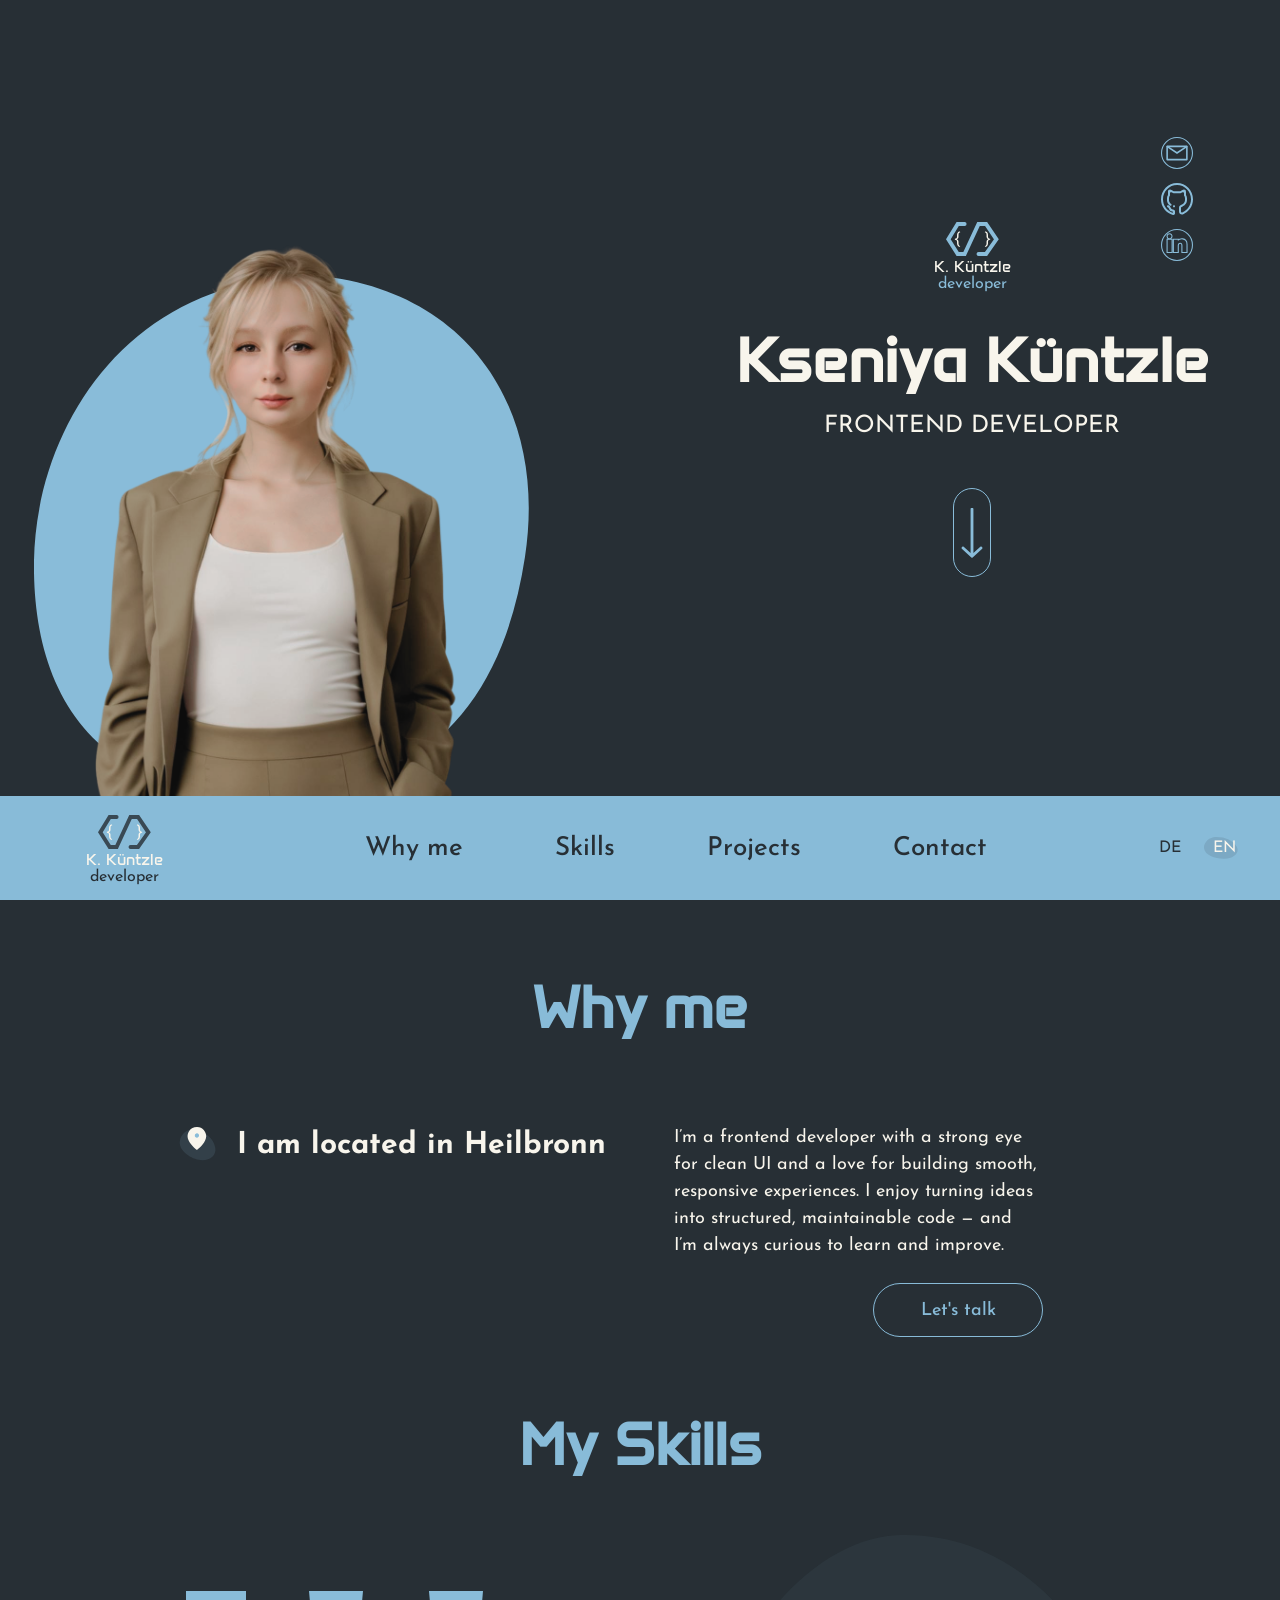
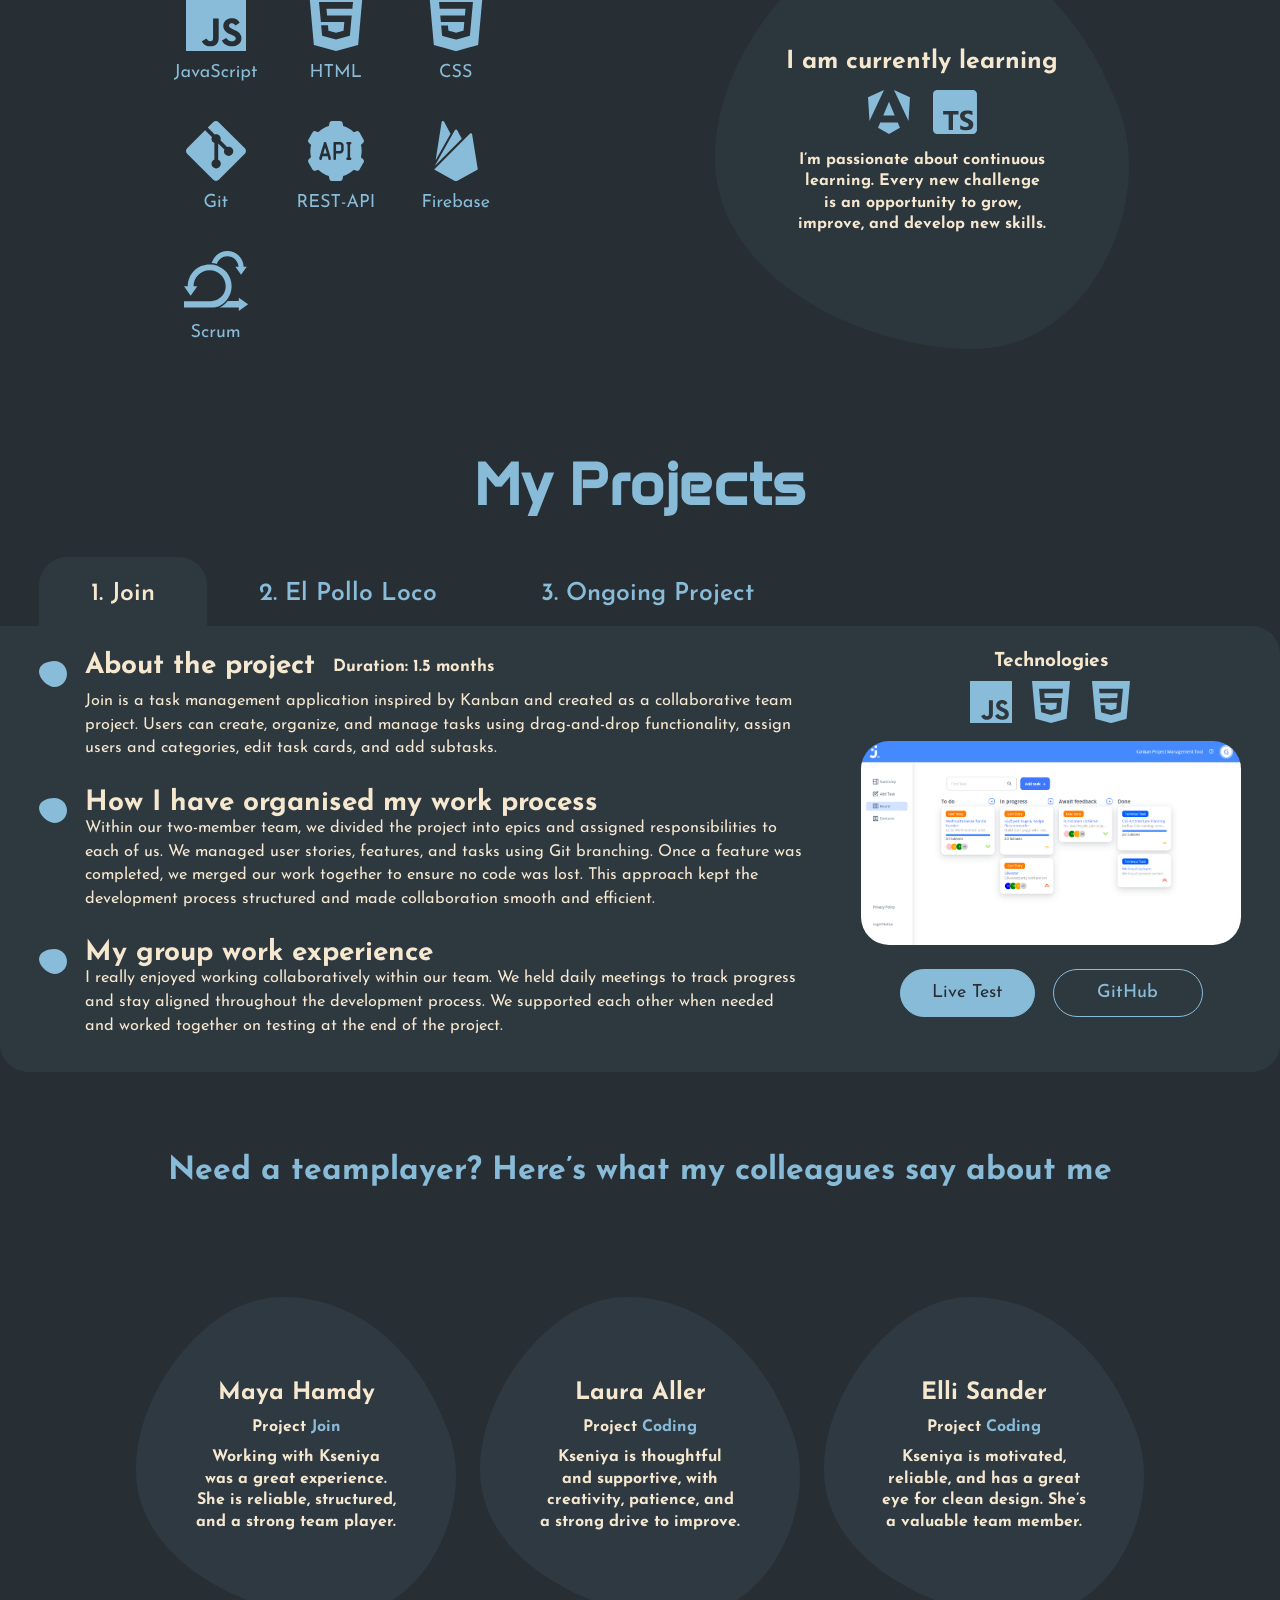
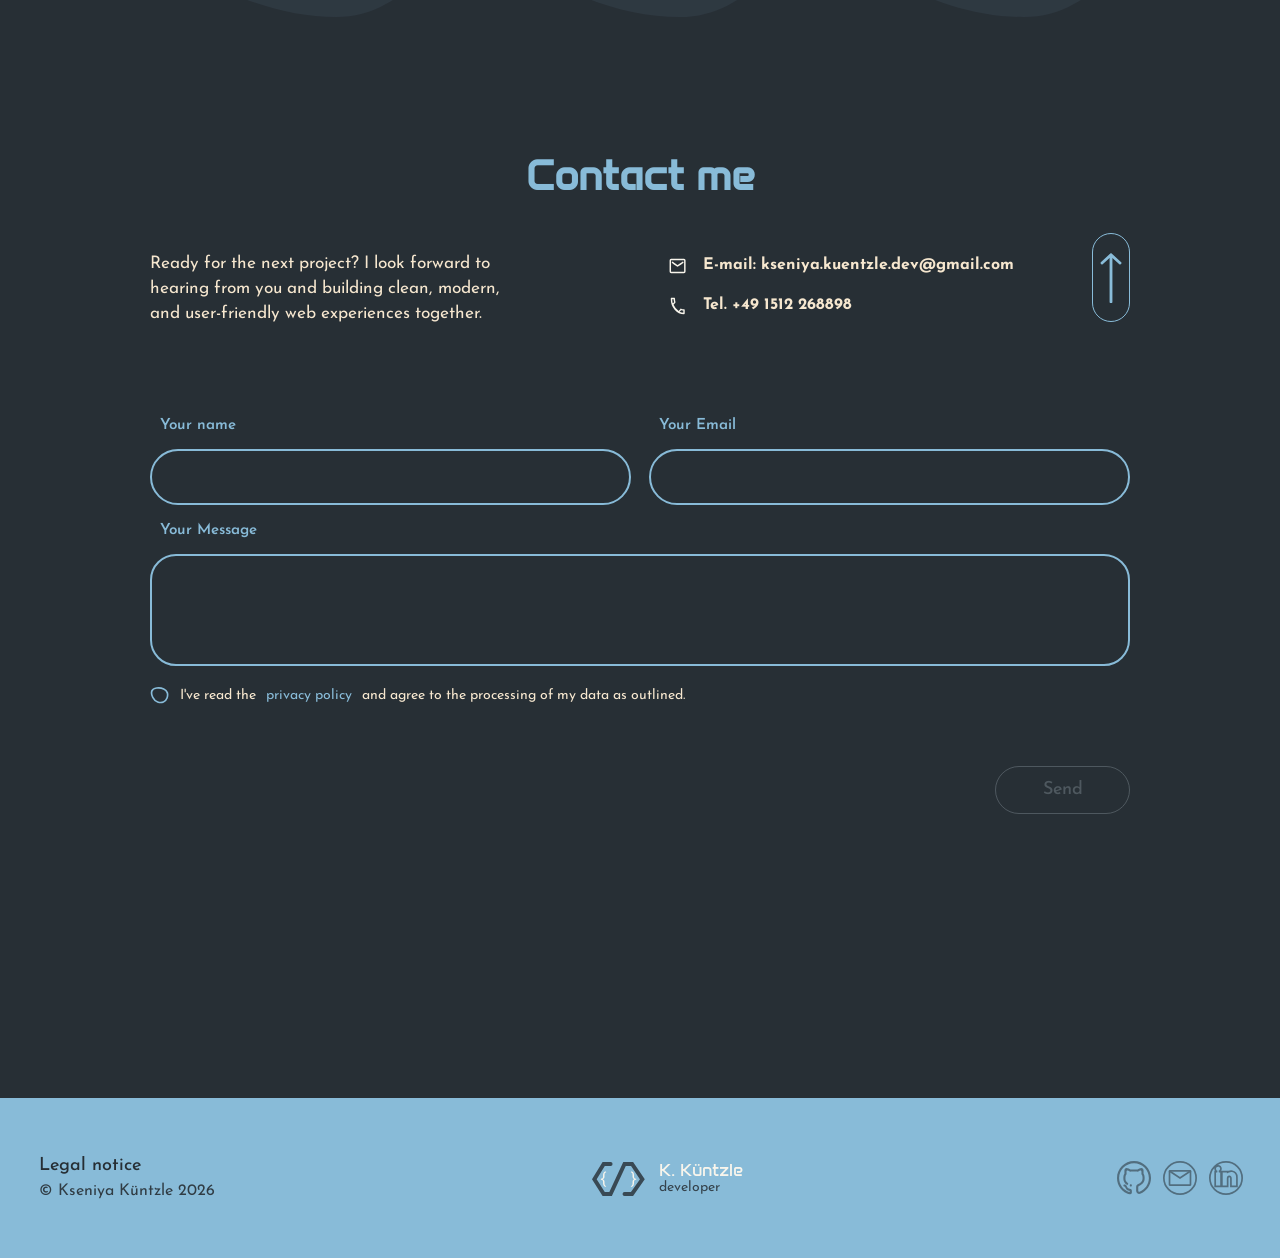
==== commit 7ebd51f8: "change email validation and links" ====
--- a/index.html
+++ b/index.html
@@ -126,8 +126,8 @@
 
       <article class="hero_social_column desktop_only">
         <a class="hero_social_btn" href="mailto:kseniya.kuentzle.dev@gmail.com" aria-label="Send email to Kseniya" data_icon="email"></a>
-        <a class="hero_social_btn" href="https://github.com/" target="_blank" rel="noopener noreferrer" aria-label="Visit GitHub profile" data_icon="git"></a>
-        <a class="hero_social_btn" href="https://www.linkedin.com/" target="_blank" rel="noopener noreferrer" aria-label="Visit LinkedIn profile" data_icon="linkedin"></a>
+        <a class="hero_social_btn" href="https://github.com/Kasa28" target="_blank" rel="noopener noreferrer" aria-label="Visit GitHub profile" data_icon="git"></a>
+        <a class="hero_social_btn" href="https://www.linkedin.com/in/kuentzle-kseniya-0b54b6338/" target="_blank" rel="noopener noreferrer" aria-label="Visit LinkedIn profile" data_icon="linkedin"></a>
       </article>
     </section>
   </div>
@@ -493,7 +493,6 @@
               <p class="reference_text" data-i18n="references.maya">
                 Working with Kseniya was a great experience. She is reliable, structured, and a strong team player.
               </p>
-              <a href="https://www.linkedin.com/" target="_blank" rel="noopener noreferrer" data-i18n="references.linkedin">LinkedIn Profile</a>
             </div>
           </div>
         </div>
@@ -510,7 +509,6 @@
               <p class="reference_text" data-i18n="references.laura">
                 Kseniya is thoughtful and supportive, with creativity, patience, and a strong drive to improve.
               </p>
-              <a href="https://www.linkedin.com/" target="_blank" rel="noopener noreferrer" data-i18n="references.linkedin">LinkedIn Profile</a>
             </div>
           </div>
         </div>
@@ -527,7 +525,6 @@
               <p class="reference_text" data-i18n="references.elli">
                 Kseniya is motivated, reliable, and has a great eye for clean design. She’s a valuable team member.
               </p>
-              <a href="https://www.linkedin.com/" target="_blank" rel="noopener noreferrer" data-i18n="references.linkedin">LinkedIn Profile</a>
             </div>
           </div>
         </div>
@@ -727,7 +724,7 @@
       </div>
 
       <div class="footer_right">
-        <a class="footer_social" href="https://github.com/" target="_blank" rel="noopener noreferrer" aria-label="GitHub">
+        <a class="footer_social" href="https://github.com/Kasa28" target="_blank" rel="noopener noreferrer" aria-label="GitHub">
           <img src="./assets/icons/Github button.svg" alt="Github icon">
         </a>
 
@@ -735,7 +732,7 @@
           <img src="./assets/icons/Email button.svg" alt="Email icon">
         </a>
 
-        <a class="footer_social" href="https://www.linkedin.com/" target="_blank" rel="noopener noreferrer" aria-label="LinkedIn">
+        <a class="footer_social" href="https://www.linkedin.com/in/kuentzle-kseniya-0b54b6338/" target="_blank" rel="noopener noreferrer" aria-label="LinkedIn">
           <img src="./assets/icons/Linkedin button.svg" alt="LinkedIn icon">
         </a>
       </div>
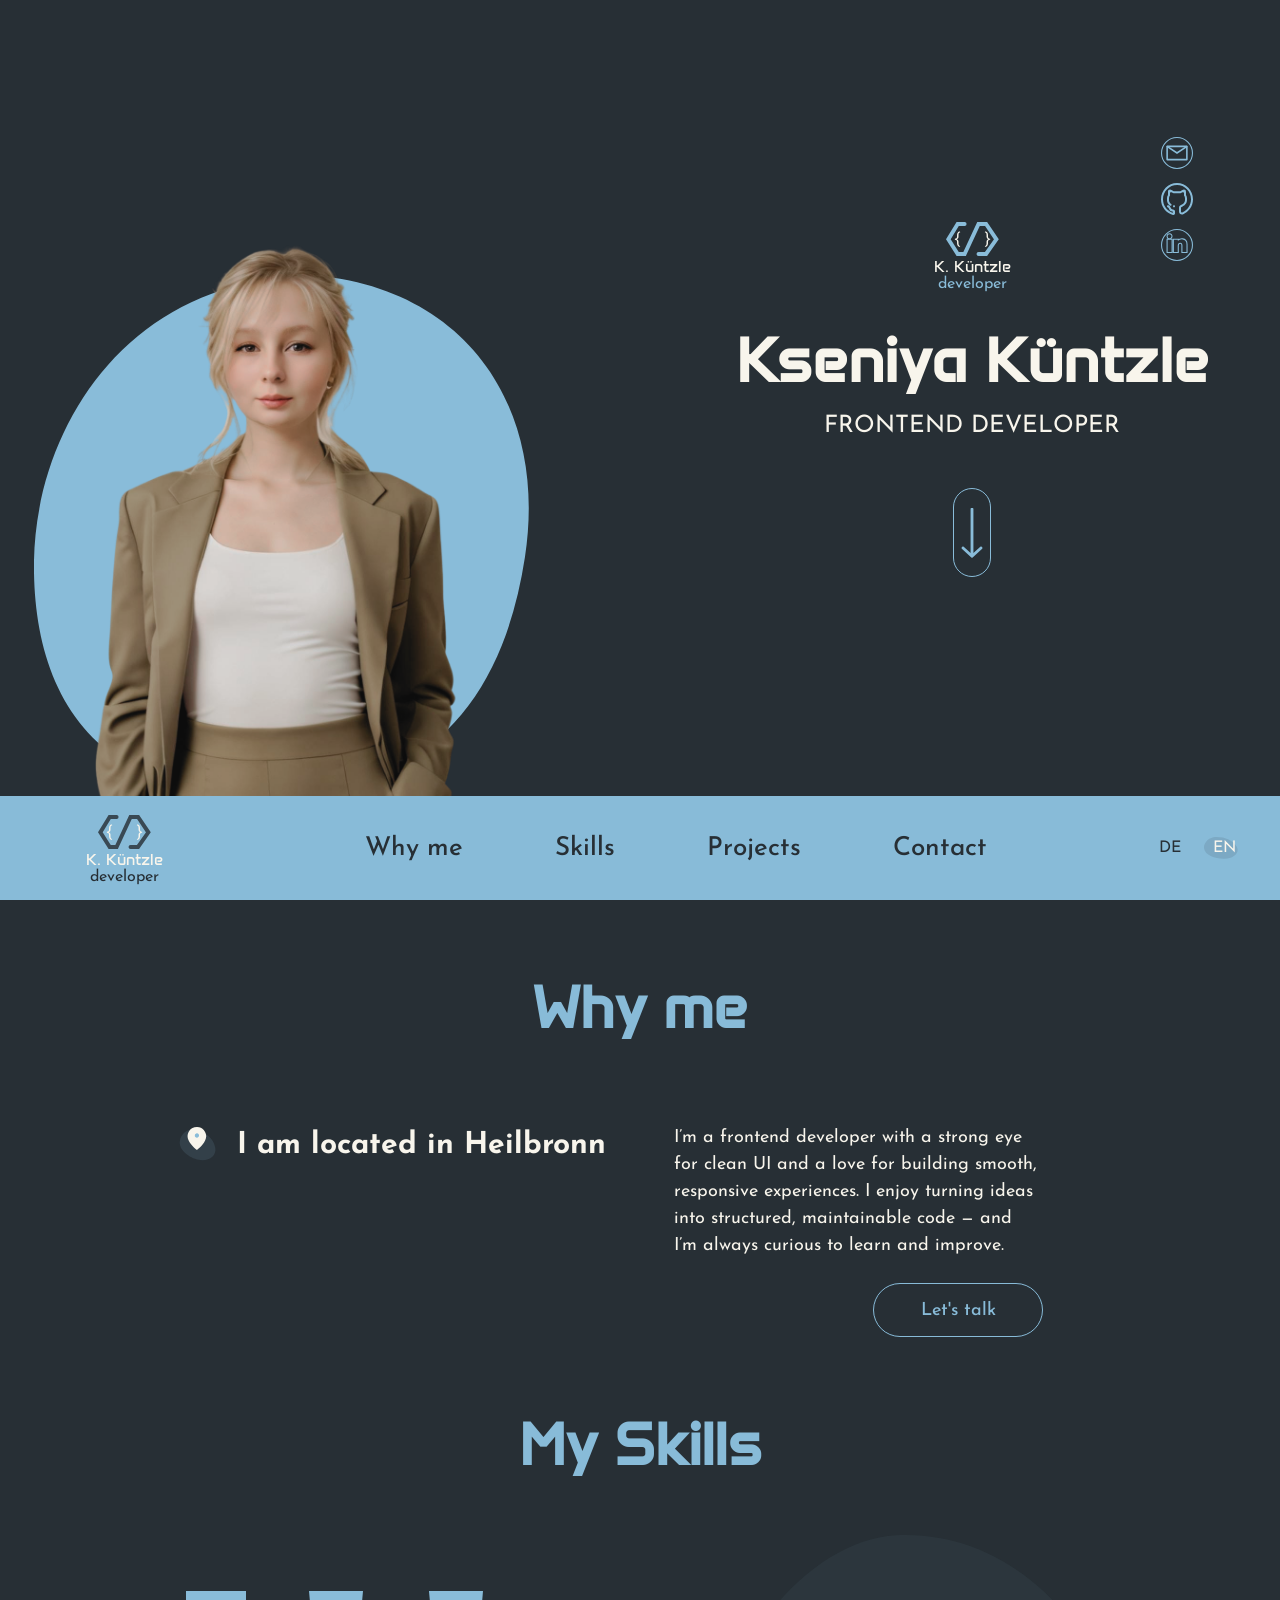
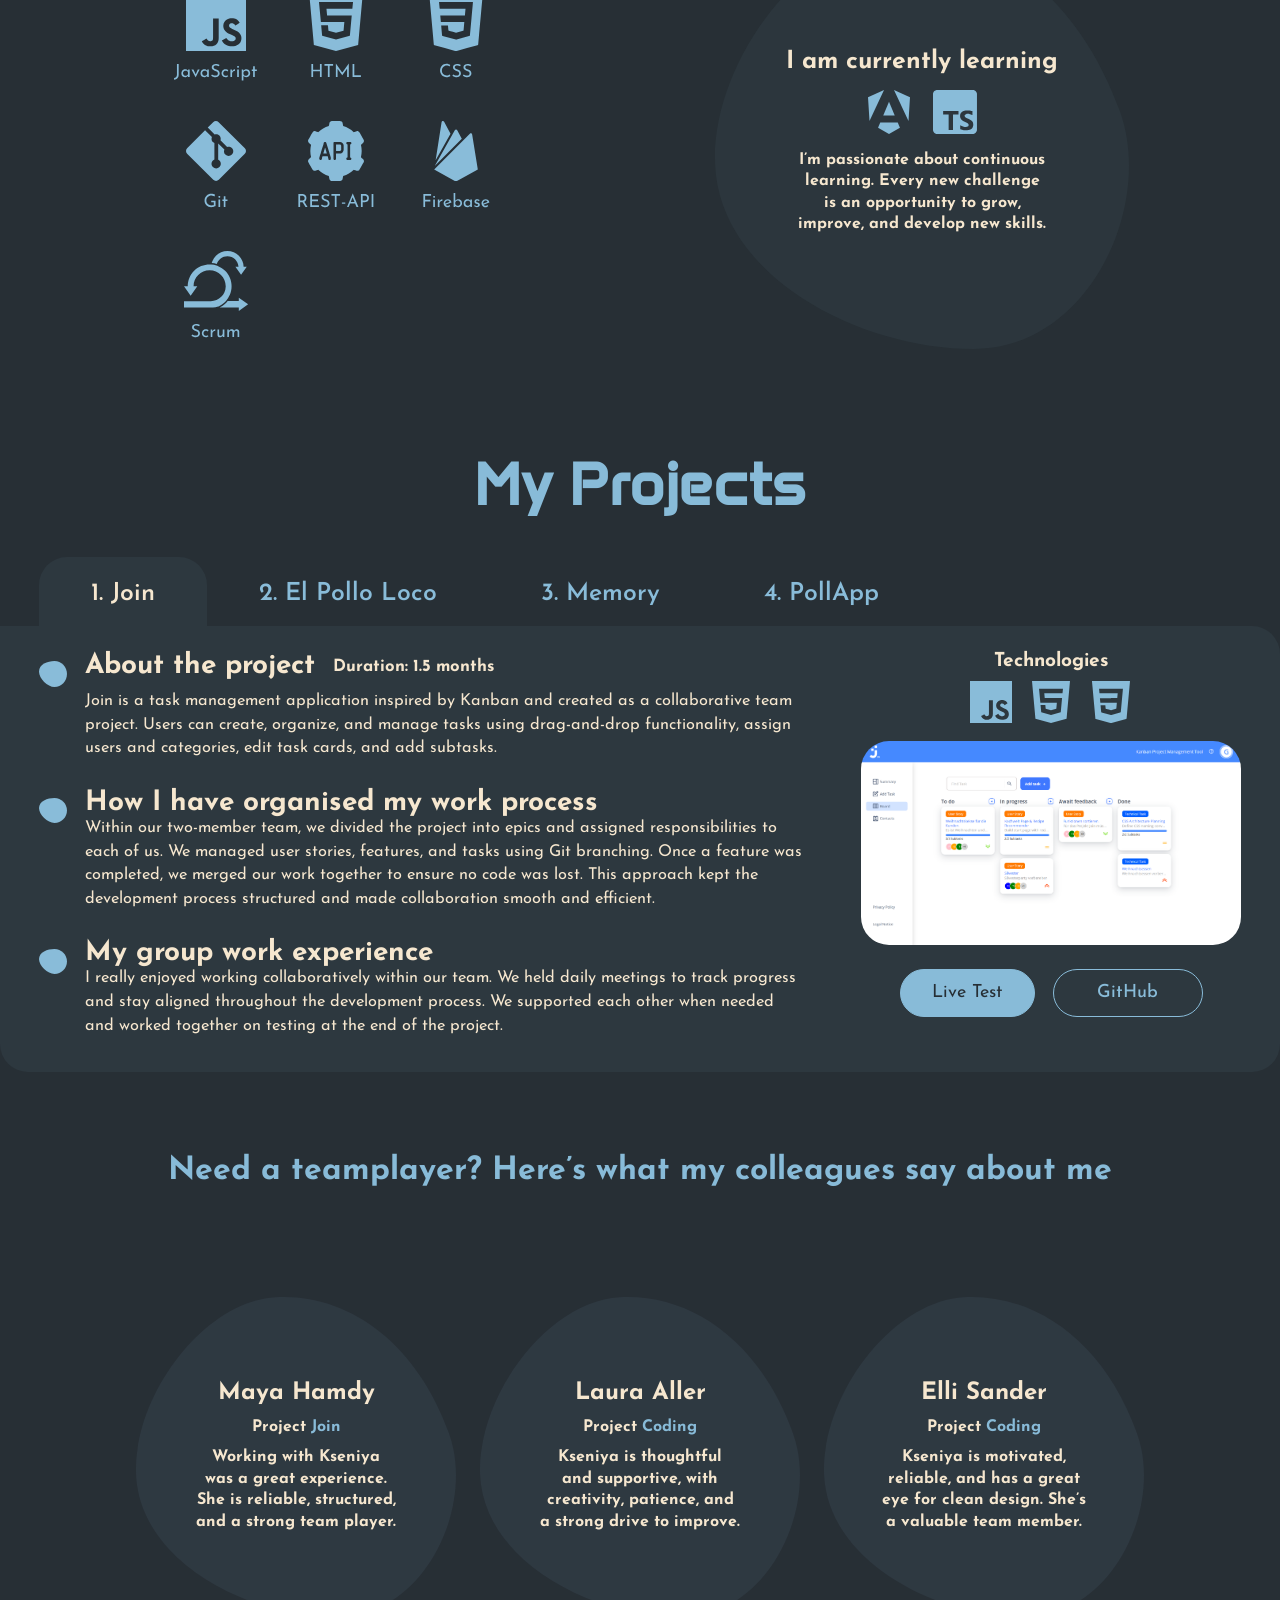
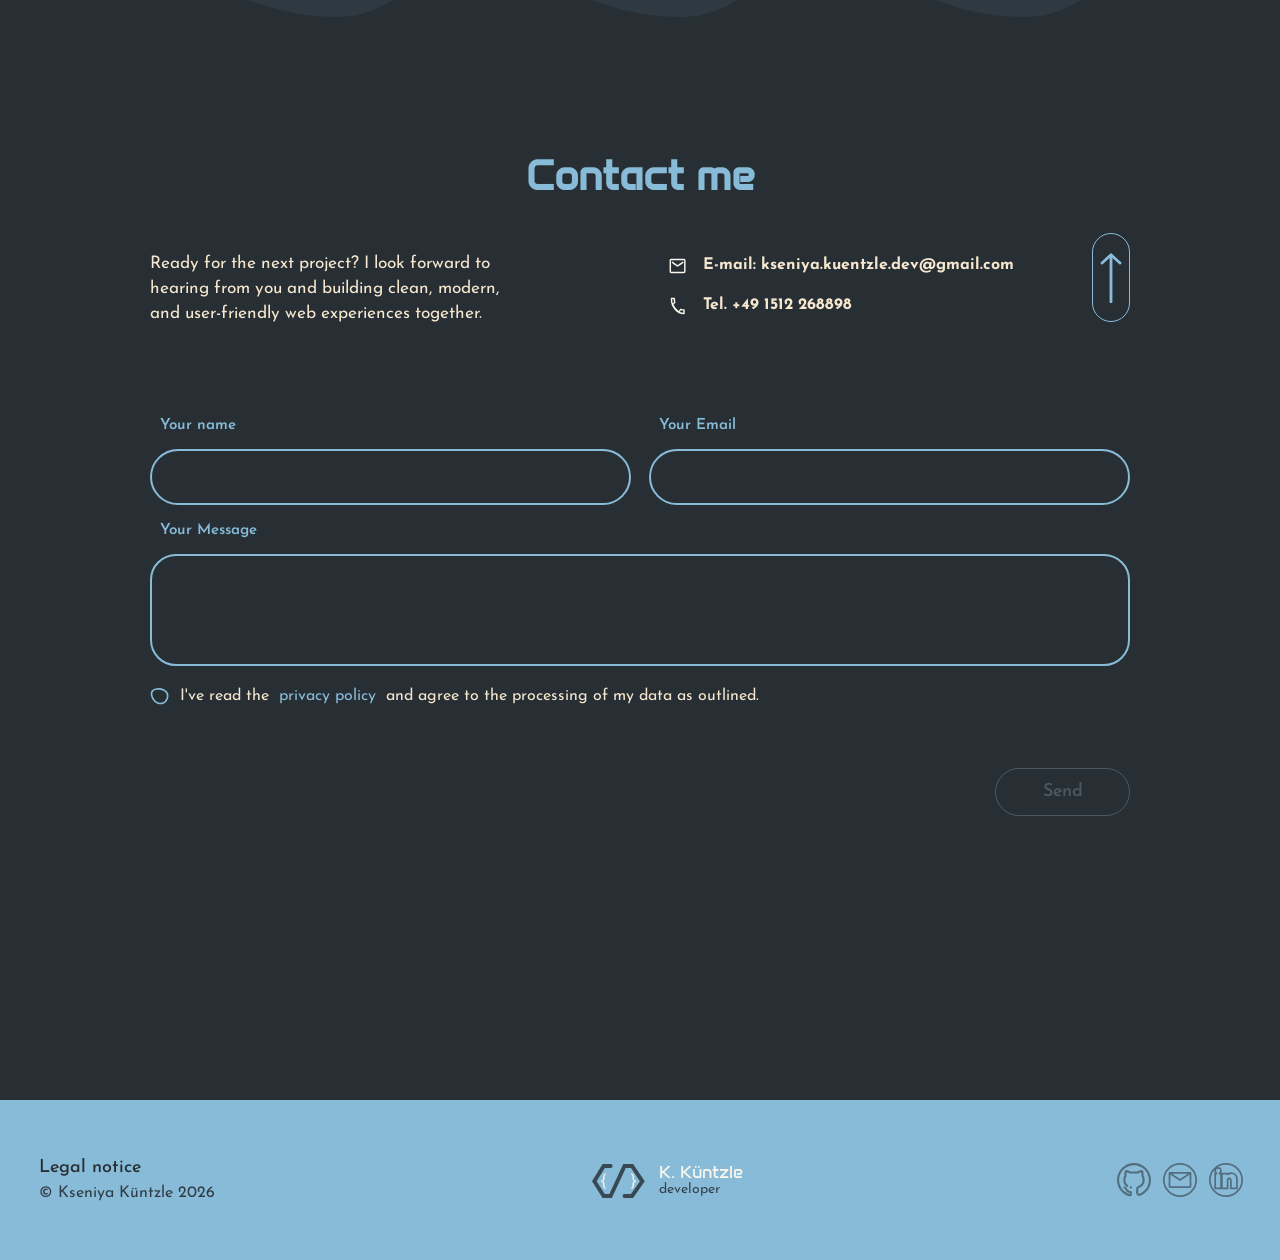
==== commit 19bc48da: "change" ====
--- a/index.html
+++ b/index.html
@@ -279,8 +279,15 @@
 
         <div class="project_tab_item">
           <button class="project_tab" data-project="ongoing" role="tab" aria-selected="false">
-            <span class="project_tab_desktop" data-i18n="projects.tabOngoingDesktop">3. Ongoing Project</span>
-            <span class="project_tab_mobile" data-i18n="projects.tabOngoing">3. Project</span>
+            <span class="project_tab_desktop" data-i18n="projects.tabOngoingDesktop">3. Memory</span>
+            <span class="project_tab_mobile" data-i18n="projects.tabOngoing">3. Memory</span>
+          </button>
+        </div>
+
+        <div class="project_tab_item">
+          <button class="project_tab" data-project="pollapp" role="tab" aria-selected="false">
+            <span class="project_tab_desktop" data-i18n="projects.tabPollDesktop">4. PollApp</span>
+            <span class="project_tab_mobile" data-i18n="projects.tabPoll">4. PollApp</span>
           </button>
         </div>
       </div>
@@ -418,37 +425,92 @@
         <article class="project_card" id="ongoing">
           <div class="project_layout">
             <div class="project_info_column">
-              <h3 class="project_mobile_name" data-i18n="projects.ongoing.name">Ongoing Project</h3>
+              <h3 class="project_mobile_name" data-i18n="projects.ongoing.name">Memory</h3>
 
               <div class="project_info_item">
                 <img class="project_marker" src="./assets/icons/marker.svg" alt="">
                 <div class="project_info_text">
                   <div class="project_info_headline_row">
-                    <h3 data-i18n="projects.ongoing.aboutTitle">About the projects</h3>
-                    <span class="project_duration" data-i18n="projects.ongoing.duration">Duration: ongoing</span>
+                    <h3 data-i18n="projects.ongoing.aboutTitle">About the project</h3>
+                    <span class="project_duration" data-i18n="projects.ongoing.duration">Duration: 3 weeks</span>
                   </div>
                   <p data-i18n="projects.ongoing.aboutText">
-                    My upcoming projects will focus on showcasing my skills in Angular and TypeScript.
-                  </p>
-                </div>
-              </div>
-
-              <div class="project_info_item">
-                <img class="project_marker" src="./assets/icons/marker.svg" alt="">
-                <div class="project_info_text">
-                  <h3 data-i18n="projects.ongoing.memoryTitle">Memory Game</h3>
+                    Memory is a card-matching game that focuses on concentration, interaction, and a clear user experience.
+                  </p>
+                </div>
+              </div>
+
+              <div class="project_info_item">
+                <img class="project_marker" src="./assets/icons/marker.svg" alt="">
+                <div class="project_info_text">
+                  <h3 data-i18n="projects.ongoing.memoryTitle">Build time</h3>
                   <p data-i18n="projects.ongoing.memoryText">
-                    I am currently expanding my frontend expertise by working with TypeScript and SCSS to build more scalable and maintainable applications.
-                  </p>
-                </div>
-              </div>
-
-              <div class="project_info_item">
-                <img class="project_marker" src="./assets/icons/marker.svg" alt="">
-                <div class="project_info_text">
-                  <h3 data-i18n="projects.ongoing.pollTitle">Poll App</h3>
+                    I built this Memory project in three weeks and used the time to strengthen my frontend fundamentals in a practical way.
+                  </p>
+                </div>
+              </div>
+
+              <div class="project_info_item">
+                <img class="project_marker" src="./assets/icons/marker.svg" alt="">
+                <div class="project_info_text">
+                  <h3 data-i18n="projects.ongoing.pollTitle">What I focused on</h3>
                   <p data-i18n="projects.ongoing.pollText">
-                    One of my next projects is a real-time poll application built with Angular and Supabase, where users can create surveys and track live results as they update instantly.
+                    My focus was on clean game logic, responsive layout, and creating a simple experience that feels intuitive on different screen sizes.
+                  </p>
+                </div>
+              </div>
+            </div>
+
+            <div class="project_preview_column">
+              <div class="project_tech_block">
+                <p class="project_tech_title" data-i18n="projects.tech">Technologies</p>
+                <div class="project_tech_icons">
+                  <img src="./assets/icons/htm_notext.svg" alt="HTML">
+                  <img src="./assets/icons/css_notext.svg" alt="CSS">
+                  <img src="./assets/icons/js_notext.svg" alt="JavaScript">
+                </div>
+                <p class="project_tech_text" data-i18n="projects.ongoing.techText">HTML, CSS, JavaScript</p>
+              </div>
+
+              <img class="project_preview_image" src="./assets/icons/memory.png" alt="Memory project preview">
+            </div>
+          </div>
+        </article>
+
+        <article class="project_card" id="pollapp">
+          <div class="project_layout">
+            <div class="project_info_column">
+              <h3 class="project_mobile_name" data-i18n="projects.poll.name">PollApp</h3>
+
+              <div class="project_info_item">
+                <img class="project_marker" src="./assets/icons/marker.svg" alt="">
+                <div class="project_info_text">
+                  <div class="project_info_headline_row">
+                    <h3 data-i18n="projects.poll.aboutTitle">About the project</h3>
+                    <span class="project_duration" data-i18n="projects.poll.duration">Duration: 2 weeks</span>
+                  </div>
+                  <p data-i18n="projects.poll.aboutText">
+                    PollApp is a real-time survey application where users can create polls and follow live results instantly.
+                  </p>
+                </div>
+              </div>
+
+              <div class="project_info_item">
+                <img class="project_marker" src="./assets/icons/marker.svg" alt="">
+                <div class="project_info_text">
+                  <h3 data-i18n="projects.poll.processTitle">Core idea</h3>
+                  <p data-i18n="projects.poll.processText">
+                    The goal of PollApp is to combine a simple voting flow with instant updates so the interaction feels dynamic and direct.
+                  </p>
+                </div>
+              </div>
+
+              <div class="project_info_item">
+                <img class="project_marker" src="./assets/icons/marker.svg" alt="">
+                <div class="project_info_text">
+                  <h3 data-i18n="projects.poll.focusTitle">Technical focus</h3>
+                  <p data-i18n="projects.poll.focusText">
+                    My focus for this project is real-time data handling, clean component structure, and a responsive user interface with Angular.
                   </p>
                 </div>
               </div>
@@ -460,12 +522,12 @@
                 <div class="project_tech_icons">
                   <img src="./assets/icons/angular_notext.svg" alt="Angular">
                   <img src="./assets/icons/ts_notext.svg" alt="TypeScript">
-                  <img src="./assets/icons/js_notext.svg" alt="JavaScript">
-                </div>
-                <p class="project_tech_text" data-i18n="projects.ongoing.techText">Angular, TypeScript, JavaScript</p>
-              </div>
-
-              <img class="project_preview_image" src="./assets/img/coming.png" alt="Upcoming project preview">
+                  <img src="./assets/icons/firebase_notext.svg" alt="Firebase">
+                </div>
+                <p class="project_tech_text" data-i18n="projects.poll.techText">Angular, TypeScript, Firebase</p>
+              </div>
+
+              <img class="project_preview_image" src="./assets/icons/PollApp.png" alt="PollApp project preview">
             </div>
           </div>
         </article>
@@ -761,4 +823,4 @@
 <script src="./scripts/aos.js"></script>
 <script src="./scripts/router.js"></script>
 </body>
-</html>+</html>
--- a/css/section.css
+++ b/css/section.css
@@ -441,7 +441,7 @@
   }
 
   .why_me_location {
-    font-size: 20px;
+    font-size: 18px;
   }
 
   .why_me_location img {
--- a/css/projects.css
+++ b/css/projects.css
@@ -251,4 +251,43 @@
     width: 36px;
     height: 36px;
   }
+}
+
+@media (max-width: 480px) {
+  .mobile_hero_title {
+    font-size: clamp(2.2rem, 9vw, 3.2rem);
+    line-height: 0.95;
+    text-align: center;
+    word-break: normal;
+    overflow-wrap: break-word;
+    max-width: 100%;
+    margin: 0 auto;
+  }
+
+  .mobile_hero_text {
+    width: 100%;
+    padding: 0 16px;
+    box-sizing: border-box;
+  }
+    .why_me_text {
+    max-width: 280px;
+    margin: 0 auto;
+    padding: 0 12px;
+    text-align: center;
+    line-height: 1.6;
+    font-size: 16px;
+  }
+}
+
+html {
+  scroll-behavior: smooth;
+  scroll-padding-top: 80px;
+}
+
+#me,
+#skills,
+#projects,
+#contact,
+#legal {
+  scroll-margin-top: 80px;
 }
--- a/css/contact.css
+++ b/css/contact.css
@@ -151,7 +151,7 @@
   align-items: center;
   gap: 10px;
   color: #f6e7cf;
-  font-size: 0.88rem;
+  font-size: 1rem;
   line-height: 1.35;
   cursor: pointer;
 }
@@ -336,6 +336,6 @@
   }
 
   .form_policy_label {
-    font-size: 0.8rem;
+    font-size: 1rem;
   }
 }
--- a/css/projects_mobile.css
+++ b/css/projects_mobile.css
@@ -252,7 +252,7 @@
 
   .project_tech_title {
     margin: 0;
-    font-size: 14px;
+    font-size: 16px;
     flex-shrink: 0;
   }
 
@@ -264,7 +264,7 @@
     display: inline;
     margin: 0;
     color: #f6e7cf;
-    font-size: 14px;
+    font-size: 16px;
     font-weight: 700;
     line-height: 1.4;
     white-space: nowrap;
@@ -291,7 +291,7 @@
   .project_duration {
     display: block;
     margin: 0;
-    font-size: 14px;
+    font-size: 16px;
     font-weight: 700;
     color: #f6e7cf;
   }
@@ -338,7 +338,7 @@
   .project_info_item:nth-of-type(2) .project_info_text p,
   .project_info_item:nth-of-type(3) .project_info_text p {
     margin: 0;
-    font-size: 0.92rem;
+    font-size: 1rem;
     line-height: 1.45;
     color: #f6e7cf;
   }
@@ -369,4 +369,41 @@
   .project_tab_mobile {
     display: inline;
   }
-}+}
+
+@media (max-width: 480px) {
+  .project_actions {
+    gap: 12px;
+  }
+
+  .project_link_btn,
+  .btn_cta.project_link_btn,
+  .btn_standard.project_link_btn {
+    min-width: 130px;
+    width: 130px;
+    height: 44px;
+    font-size: 18px;
+    padding: 0 16px;
+  }
+  .references_title {
+    display: flex;
+    flex-direction: column;
+    align-items: center;
+    text-align: center;
+  }
+
+  .need_team {
+    max-width: 280px;
+    line-height: 1.05;
+    word-break: normal;
+    overflow-wrap: normal;
+  }
+
+  .references_title_light {
+    max-width: 280px;
+    margin-top: 10px;
+    line-height: 1.35;
+  }
+
+
+}
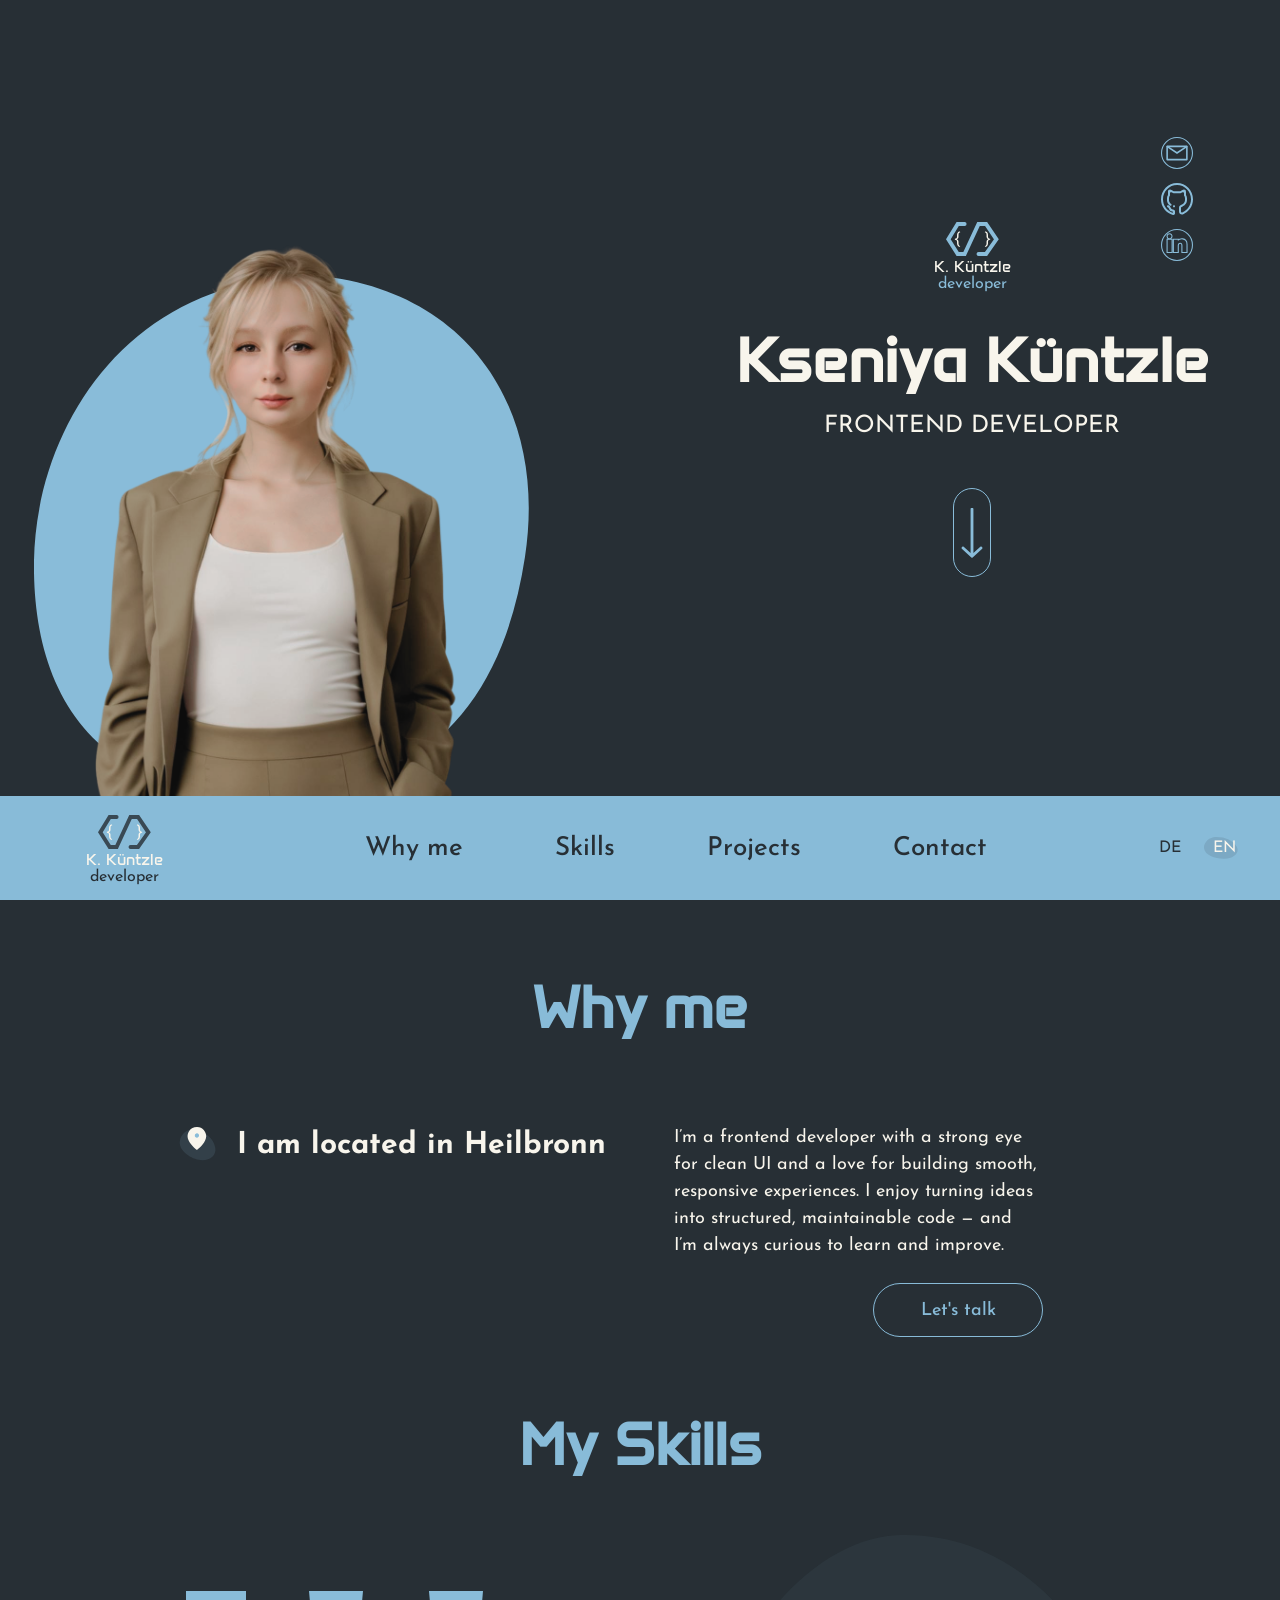
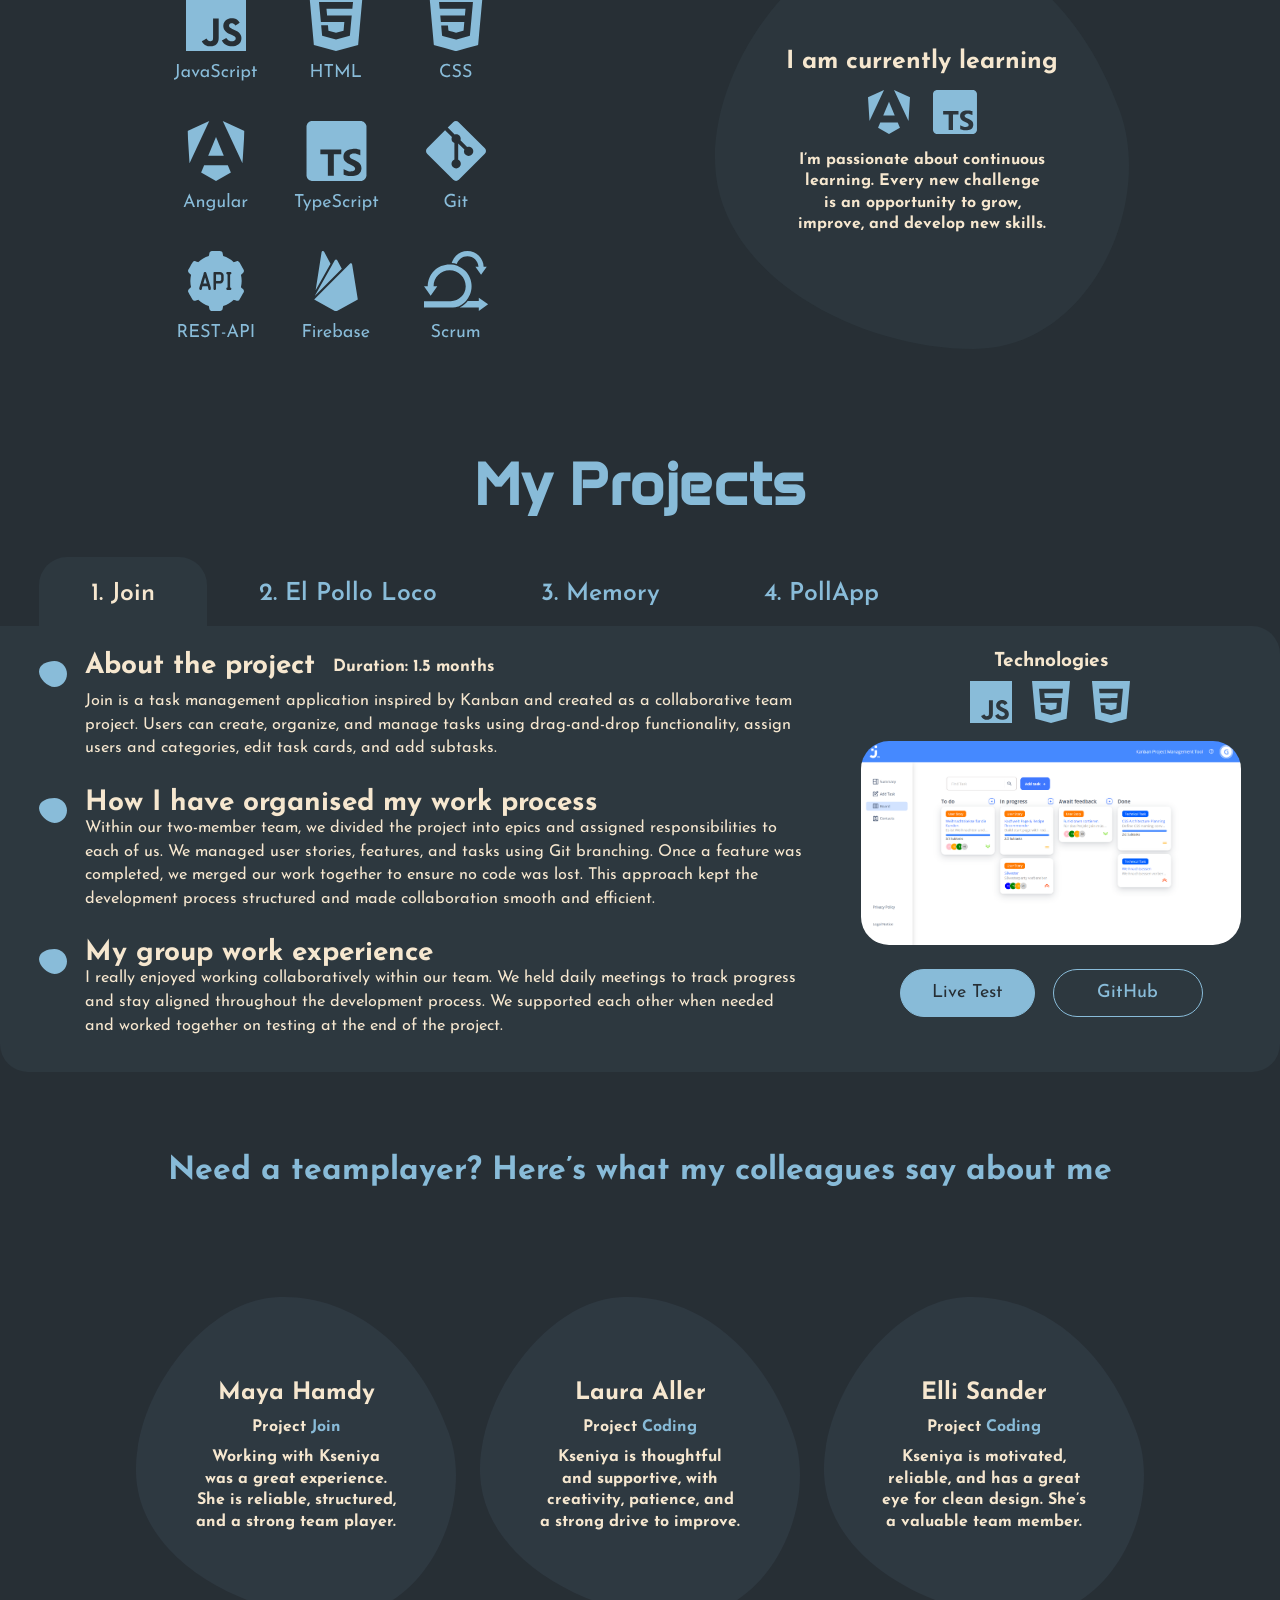
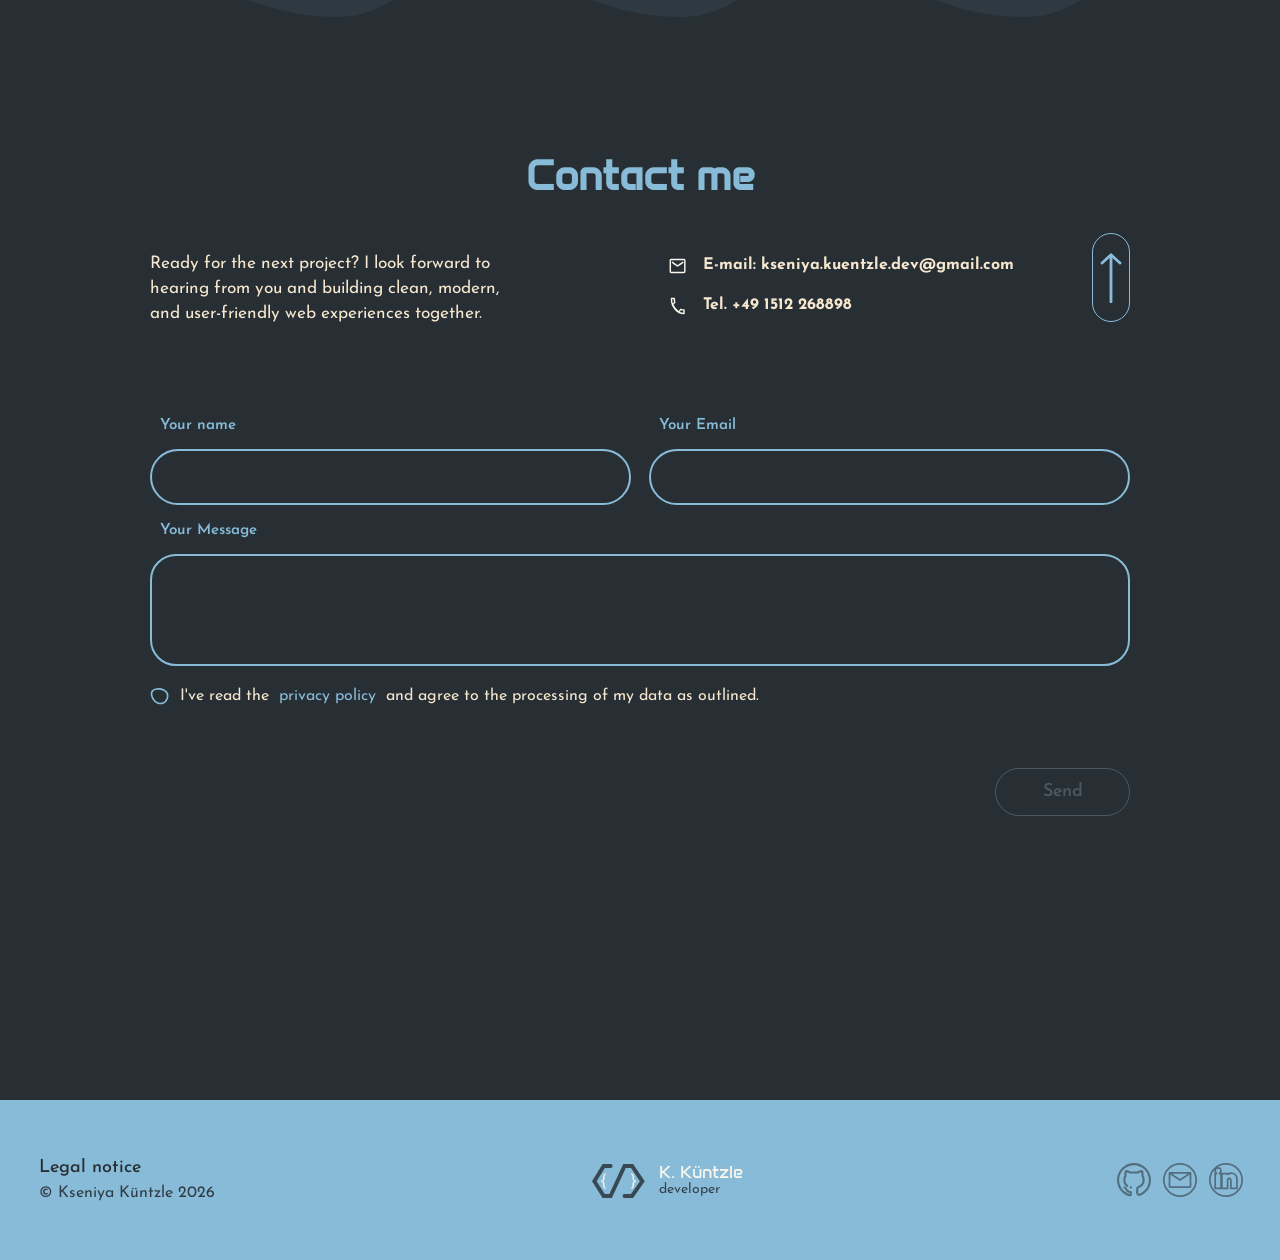
==== commit 9b110977: "change angular and typescript to my skills" ====
--- a/index.html
+++ b/index.html
@@ -198,6 +198,8 @@
           <div class="skills_mobile_icon_item"><img src="./assets/icons/js_notext.svg" alt="JavaScript"></div>
           <div class="skills_mobile_icon_item"><img src="./assets/icons/htm_notext.svg" alt="HTML"></div>
           <div class="skills_mobile_icon_item"><img src="./assets/icons/css_notext.svg" alt="CSS"></div>
+          <div class="skills_mobile_icon_item"><img src="./assets/icons/angular_notext.svg" alt="Angular"></div>
+          <div class="skills_mobile_icon_item"><img src="./assets/icons/ts_notext.svg" alt="TypeScript"></div>
           <div class="skills_mobile_icon_item"><img src="./assets/icons/Api_notext.svg" alt="REST API"></div>
           <div class="skills_mobile_icon_item"><img src="./assets/icons/firebase_notext.svg" alt="Firebase"></div>
           <div class="skills_mobile_icon_item"><img src="./assets/icons/git_notext.svg" alt="Git"></div>
@@ -235,6 +237,8 @@
             <div class="skill_icon_item"><img class="skill_icon" src="./assets/icons/js.svg" alt="JavaScript"></div>
             <div class="skill_icon_item"><img class="skill_icon" src="./assets/icons/HTML.svg" alt="HTML"></div>
             <div class="skill_icon_item"><img class="skill_icon" src="./assets/icons/css.svg" alt="CSS"></div>
+            <div class="skill_icon_item"><img class="skill_icon" src="./assets/icons/angular.svg" alt="Angular"></div>
+            <div class="skill_icon_item"><img class="skill_icon" src="./assets/icons/ts.svg" alt="TypeScript"></div>
             <div class="skill_icon_item"><img class="skill_icon" src="./assets/icons/git_under.svg" alt="Git"></div>
             <div class="skill_icon_item"><img class="skill_icon" src="./assets/icons/rest_api.svg" alt="REST API"></div>
             <div class="skill_icon_item"><img class="skill_icon" src="./assets/icons/firebase.svg" alt="Firebase"></div>
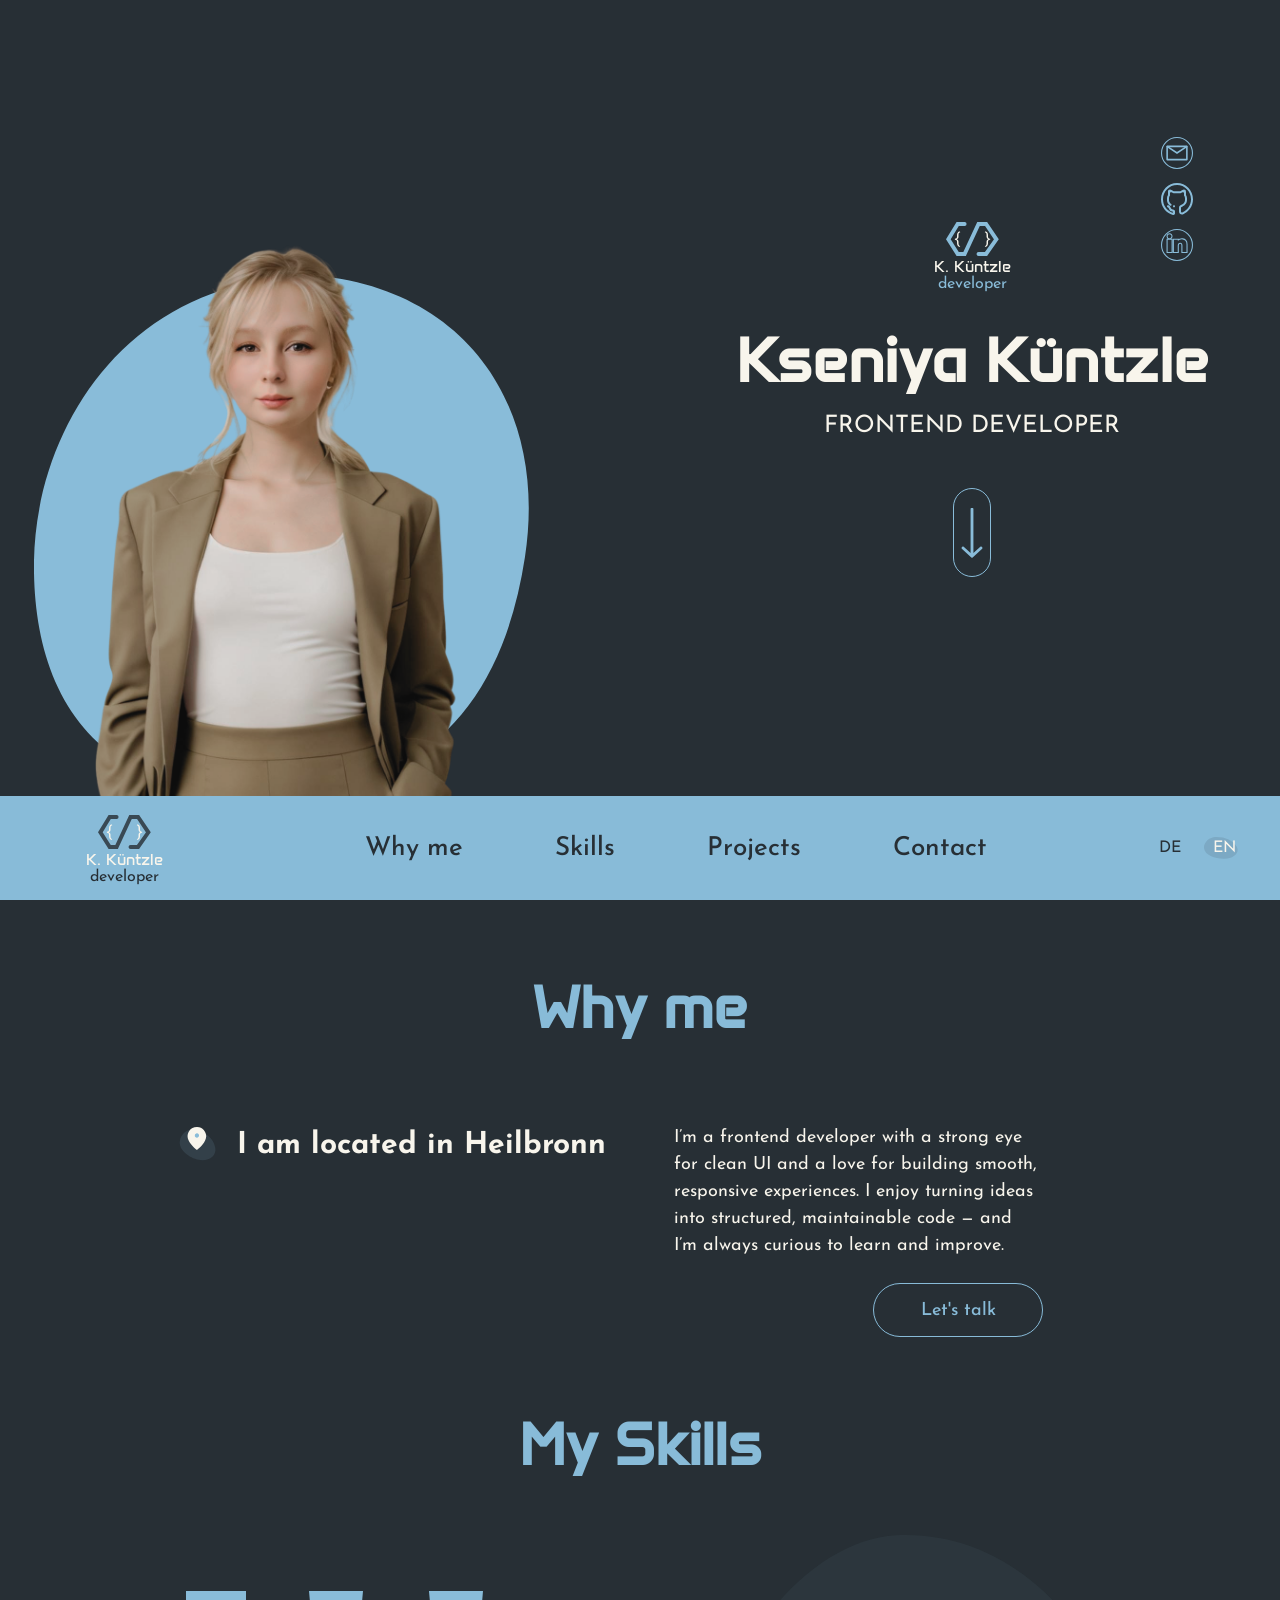
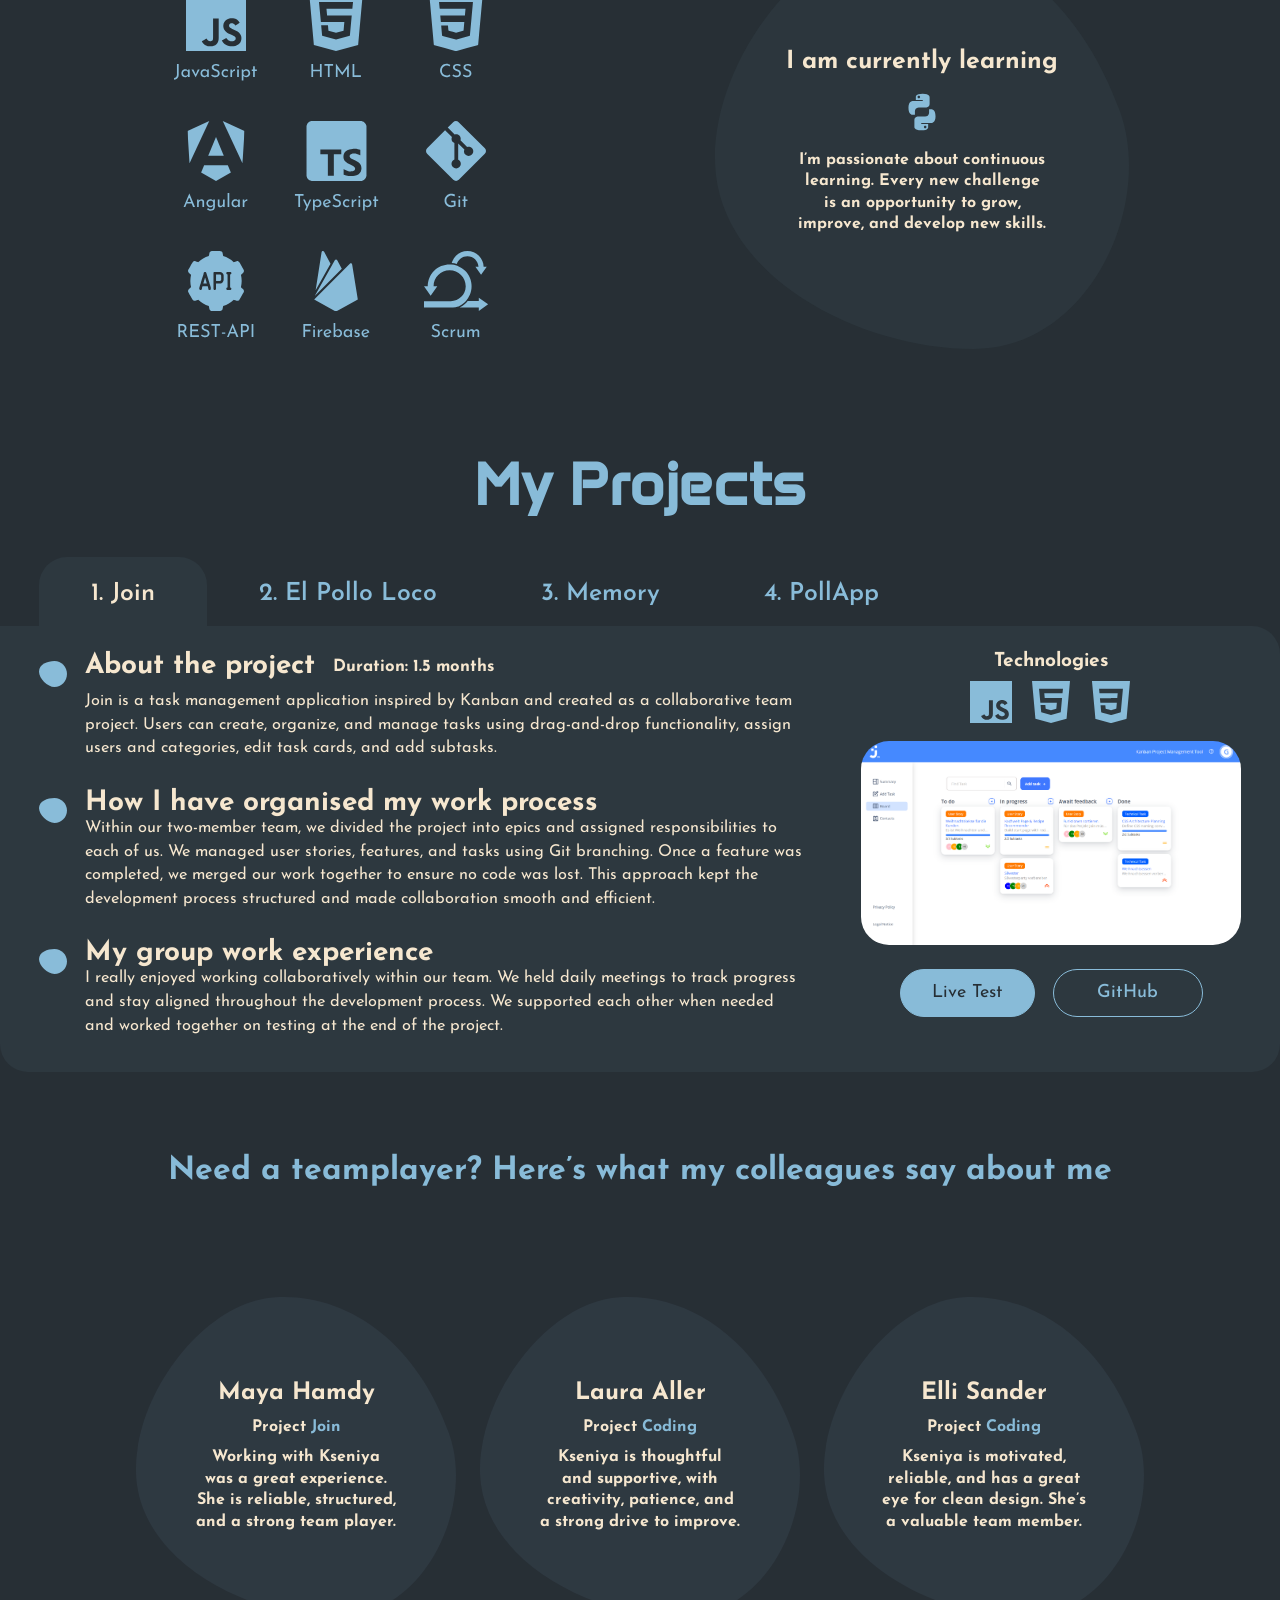
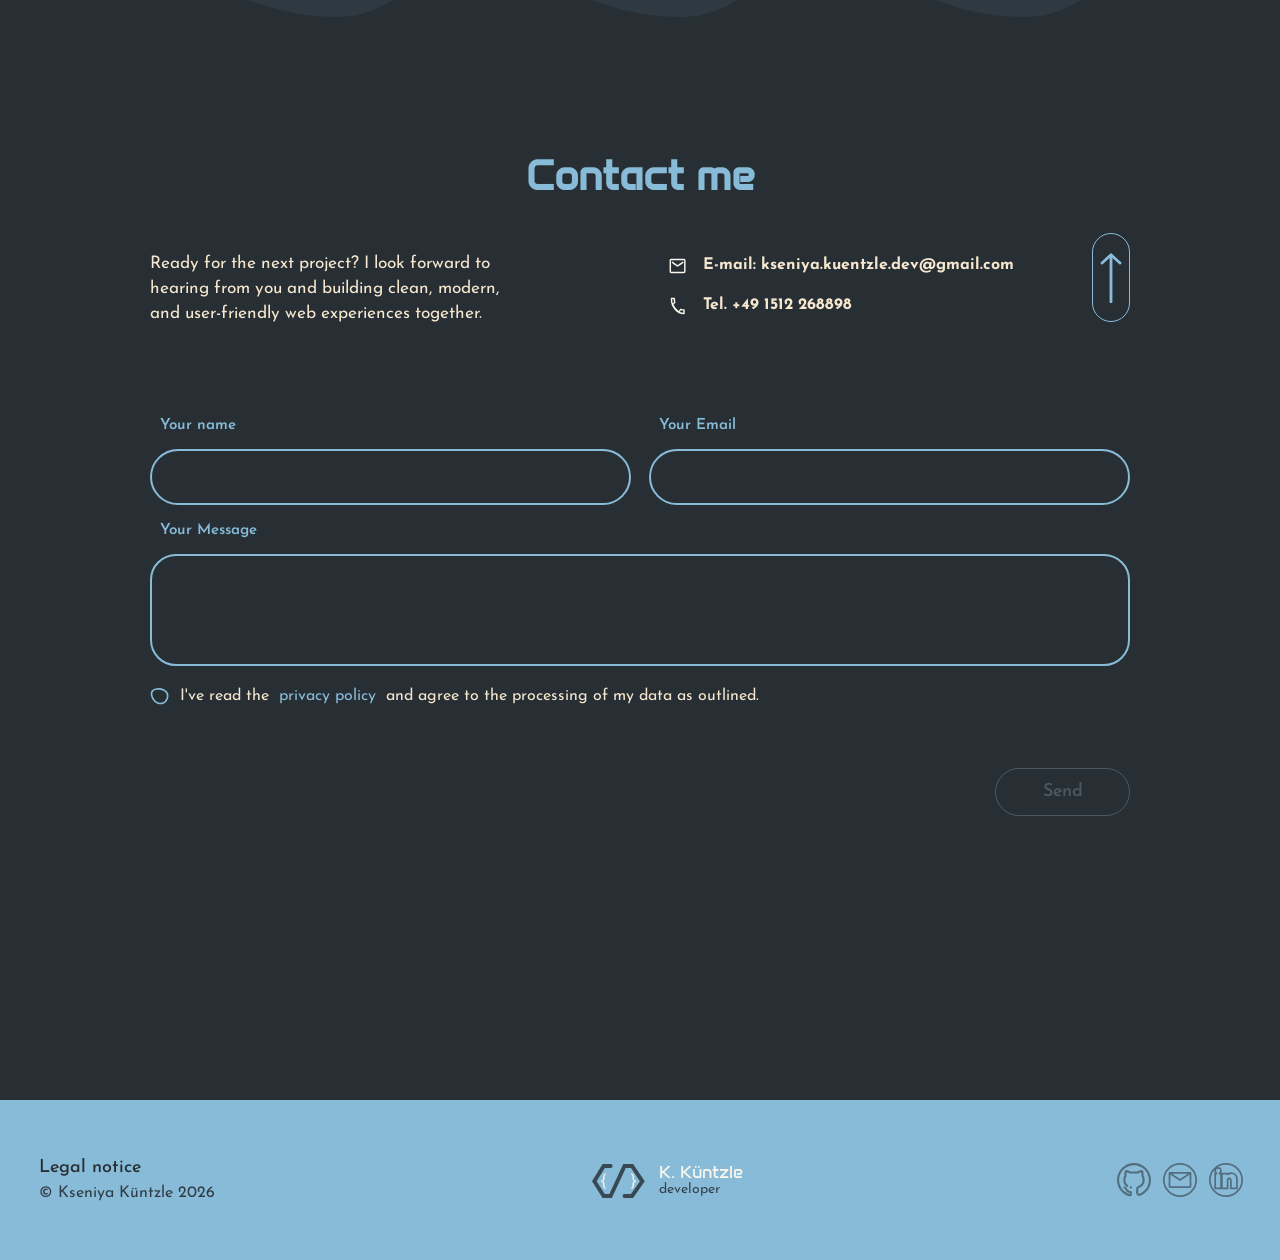
==== commit deac3a84: "added new icon for python and change on the index" ====
--- a/index.html
+++ b/index.html
@@ -216,12 +216,8 @@
           <div class="skills_mobile_circle">
             <img class="skills_mobile_circle_bg" src="./assets/icons/Ellipse 24.svg" alt="" aria-hidden="true">
             <div class="skills_mobile_circle_item">
-              <img src="./assets/icons/angular_notext.svg" alt="Angular">
-              <span>Angular</span>
-            </div>
-            <div class="skills_mobile_circle_item">
-              <img src="./assets/icons/ts_notext.svg" alt="TypeScript">
-              <span>TypeScript</span>
+              <img src="./assets/icons/python_notext.svg" alt="Python">
+              <span>Python</span>
             </div>
           </div>
         </div>
@@ -249,8 +245,7 @@
             <h3 class="learning_intro" data-i18n="skills.learningTitle">I am currently learning</h3>
 
             <div class="skills_learning_icons">
-              <div class="learning_item"><img class="learning_icon" src="./assets/icons/angular_notext.svg" alt="Angular"></div>
-              <div class="learning_item"><img class="learning_icon" src="./assets/icons/ts_notext.svg" alt="TypeScript"></div>
+              <div class="learning_item"><img class="learning_icon" src="./assets/icons/python_notext.svg" alt="Python"></div>
             </div>
 
             <p class="skills_learning_text" data-i18n="skills.learningText">
